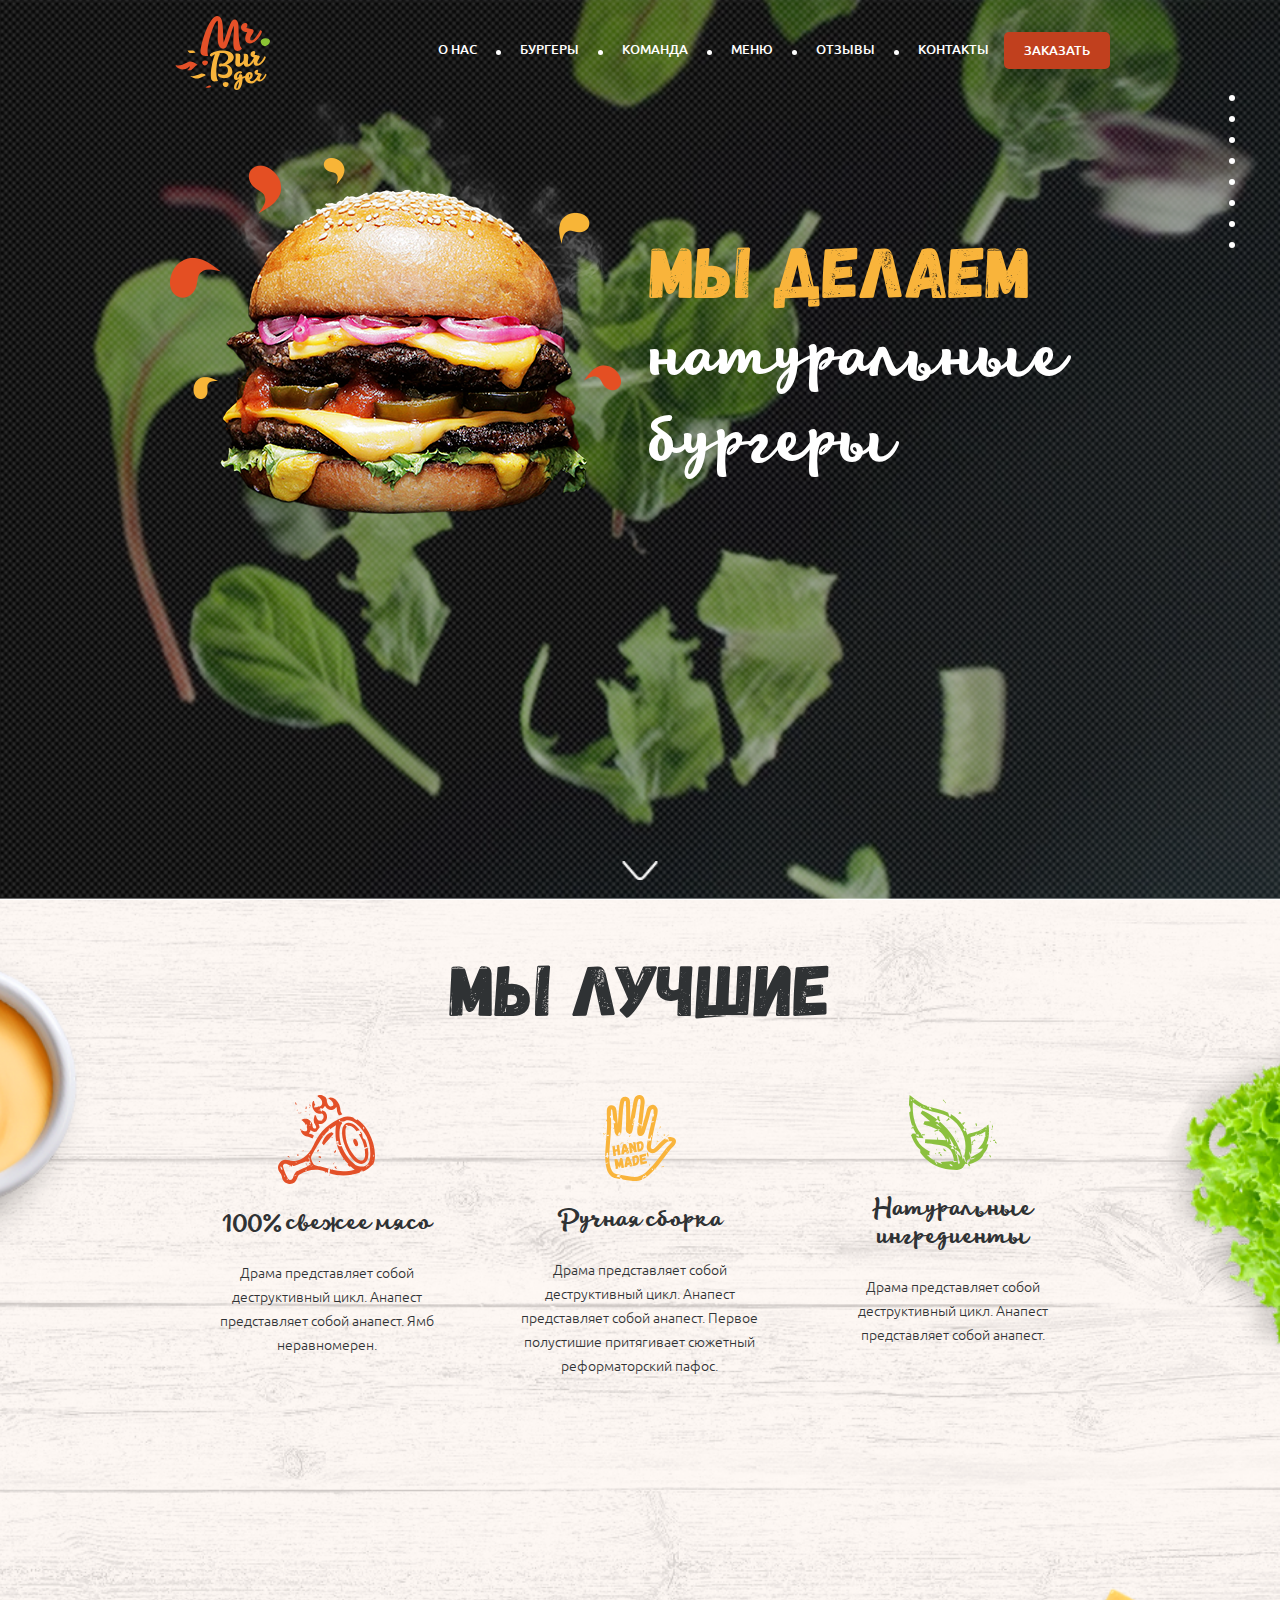
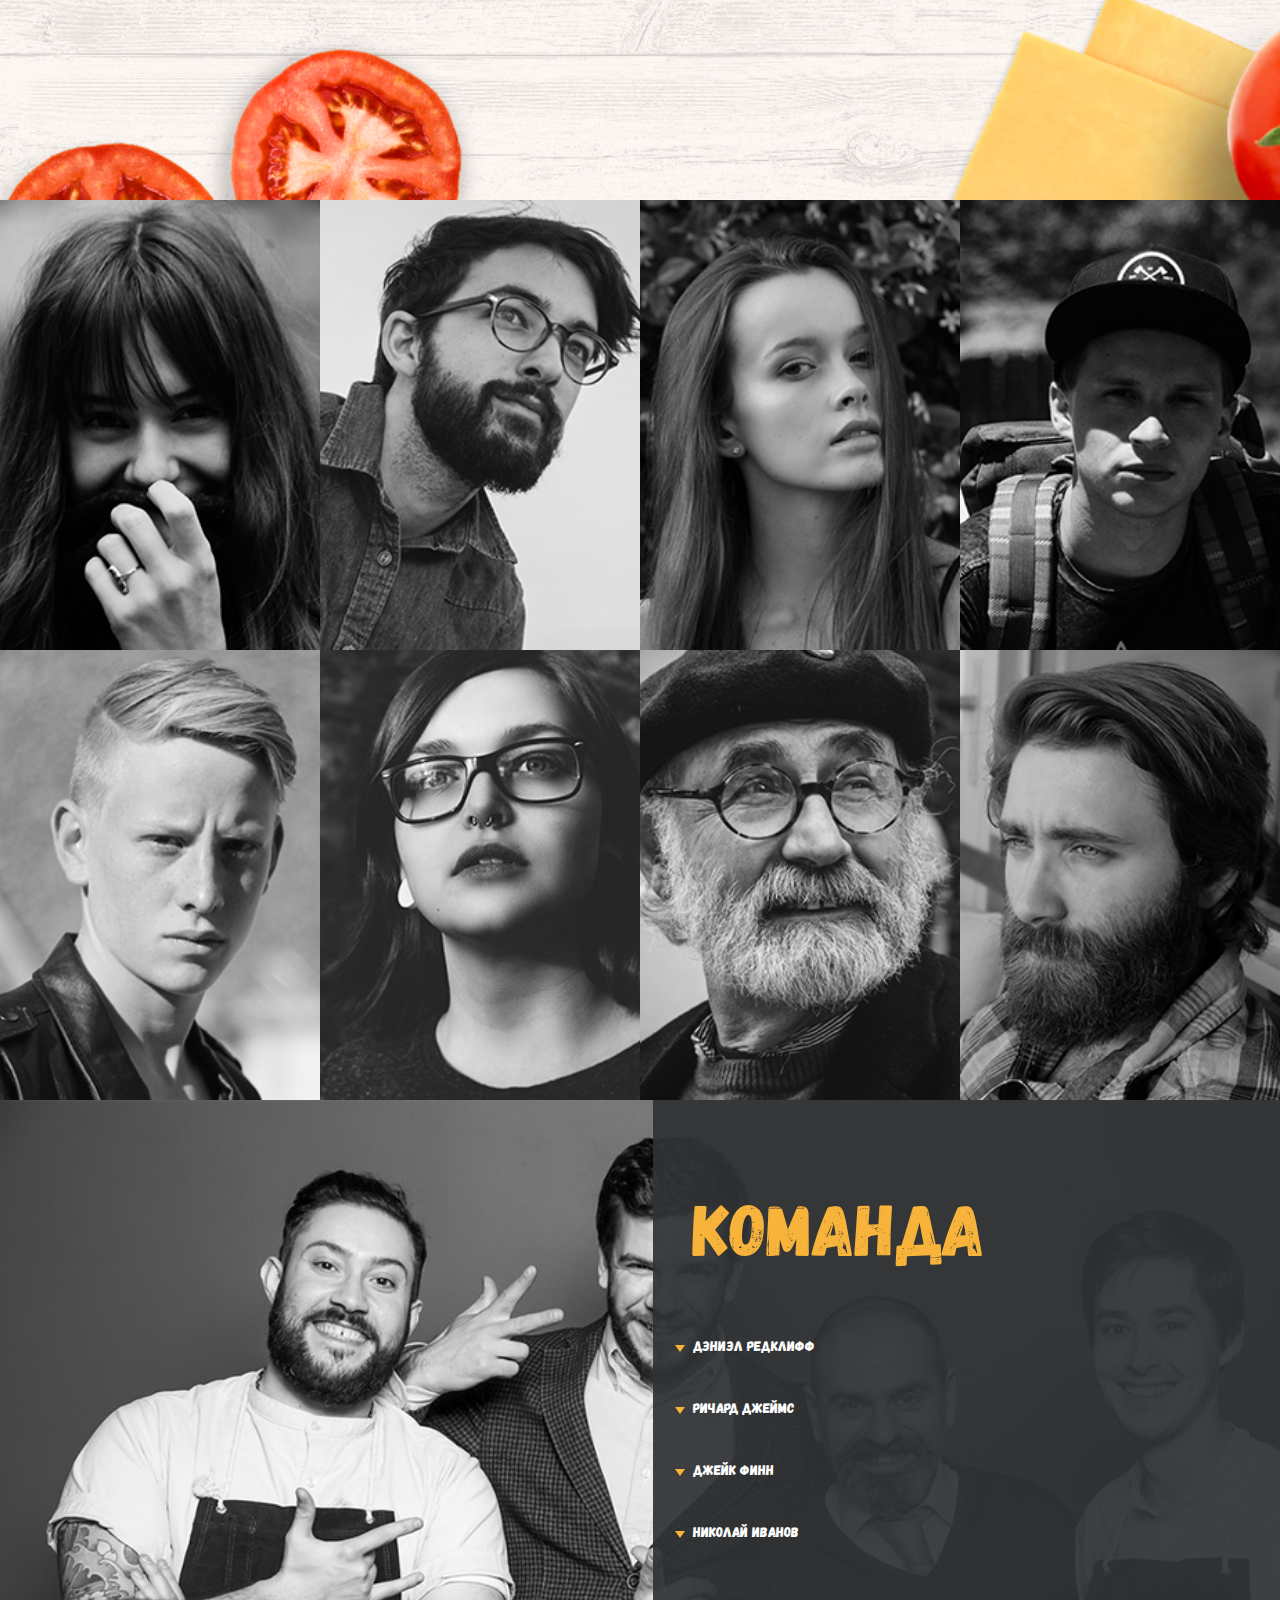
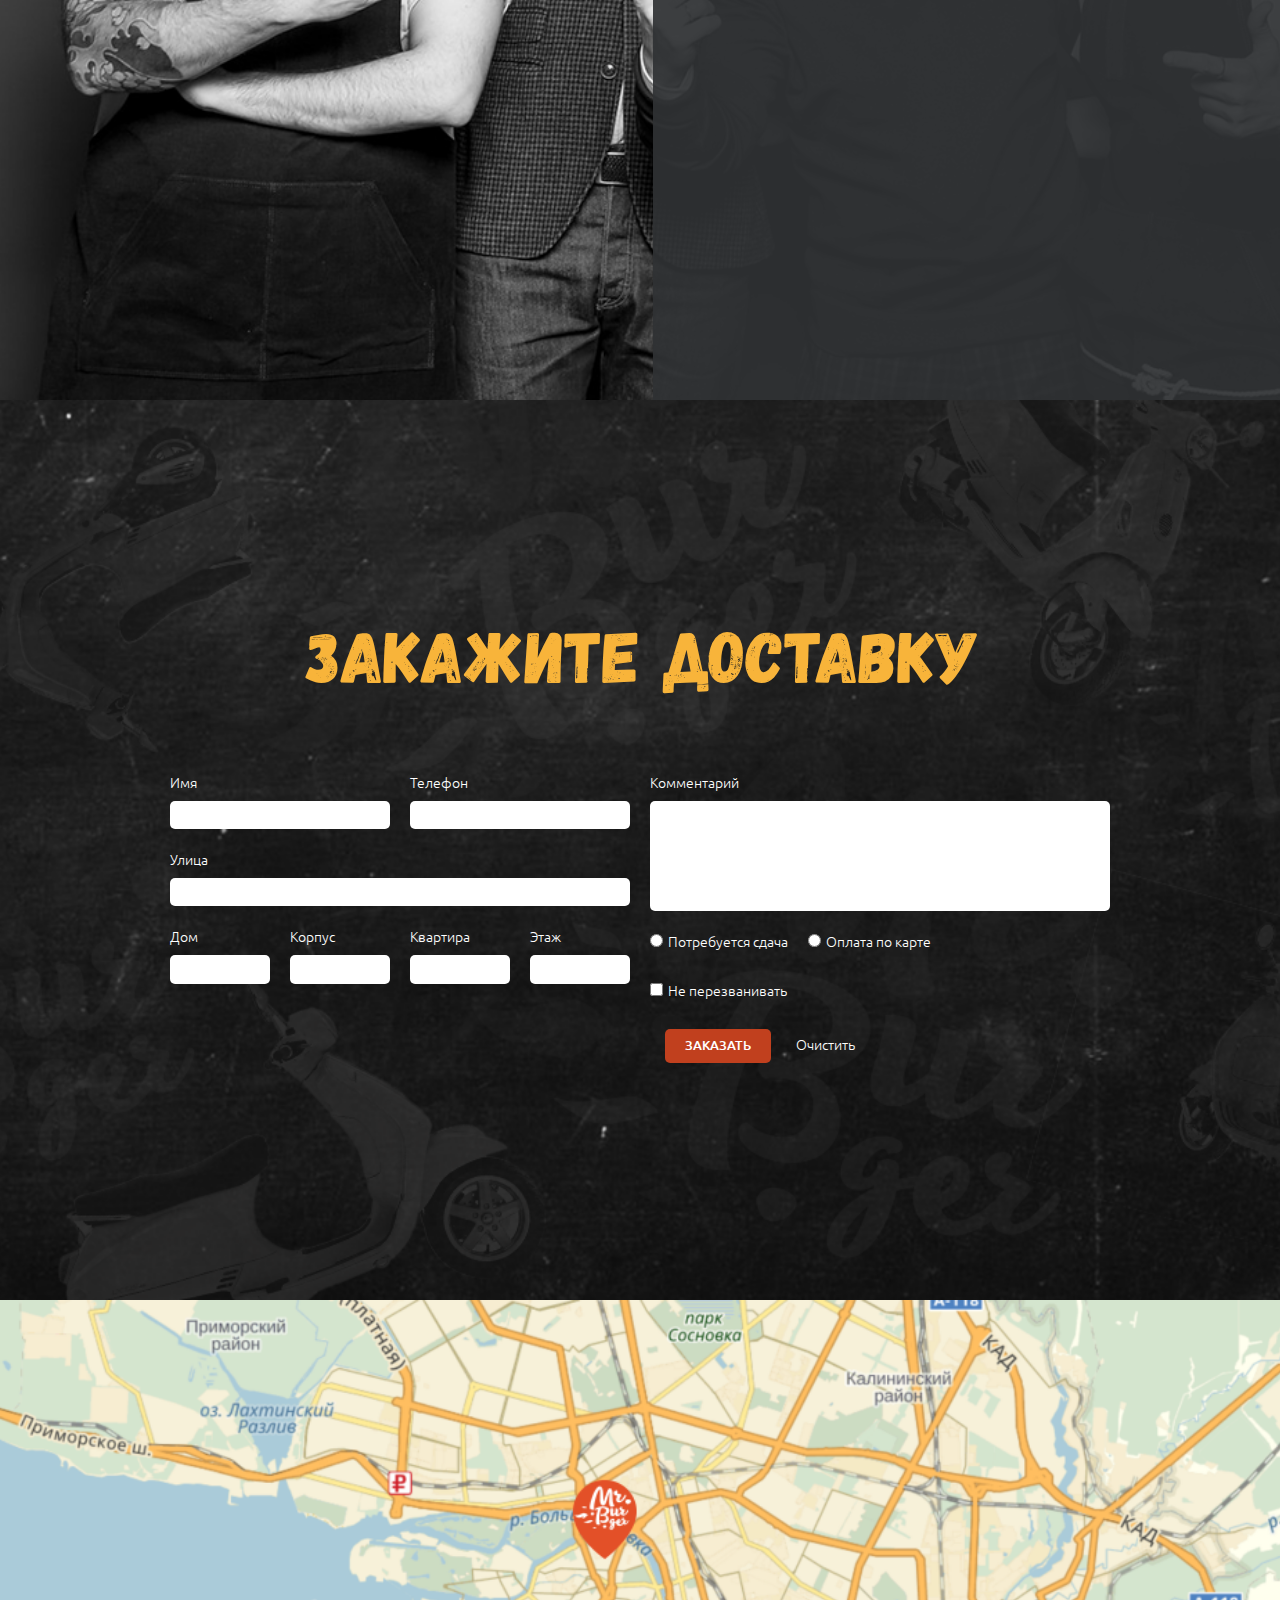
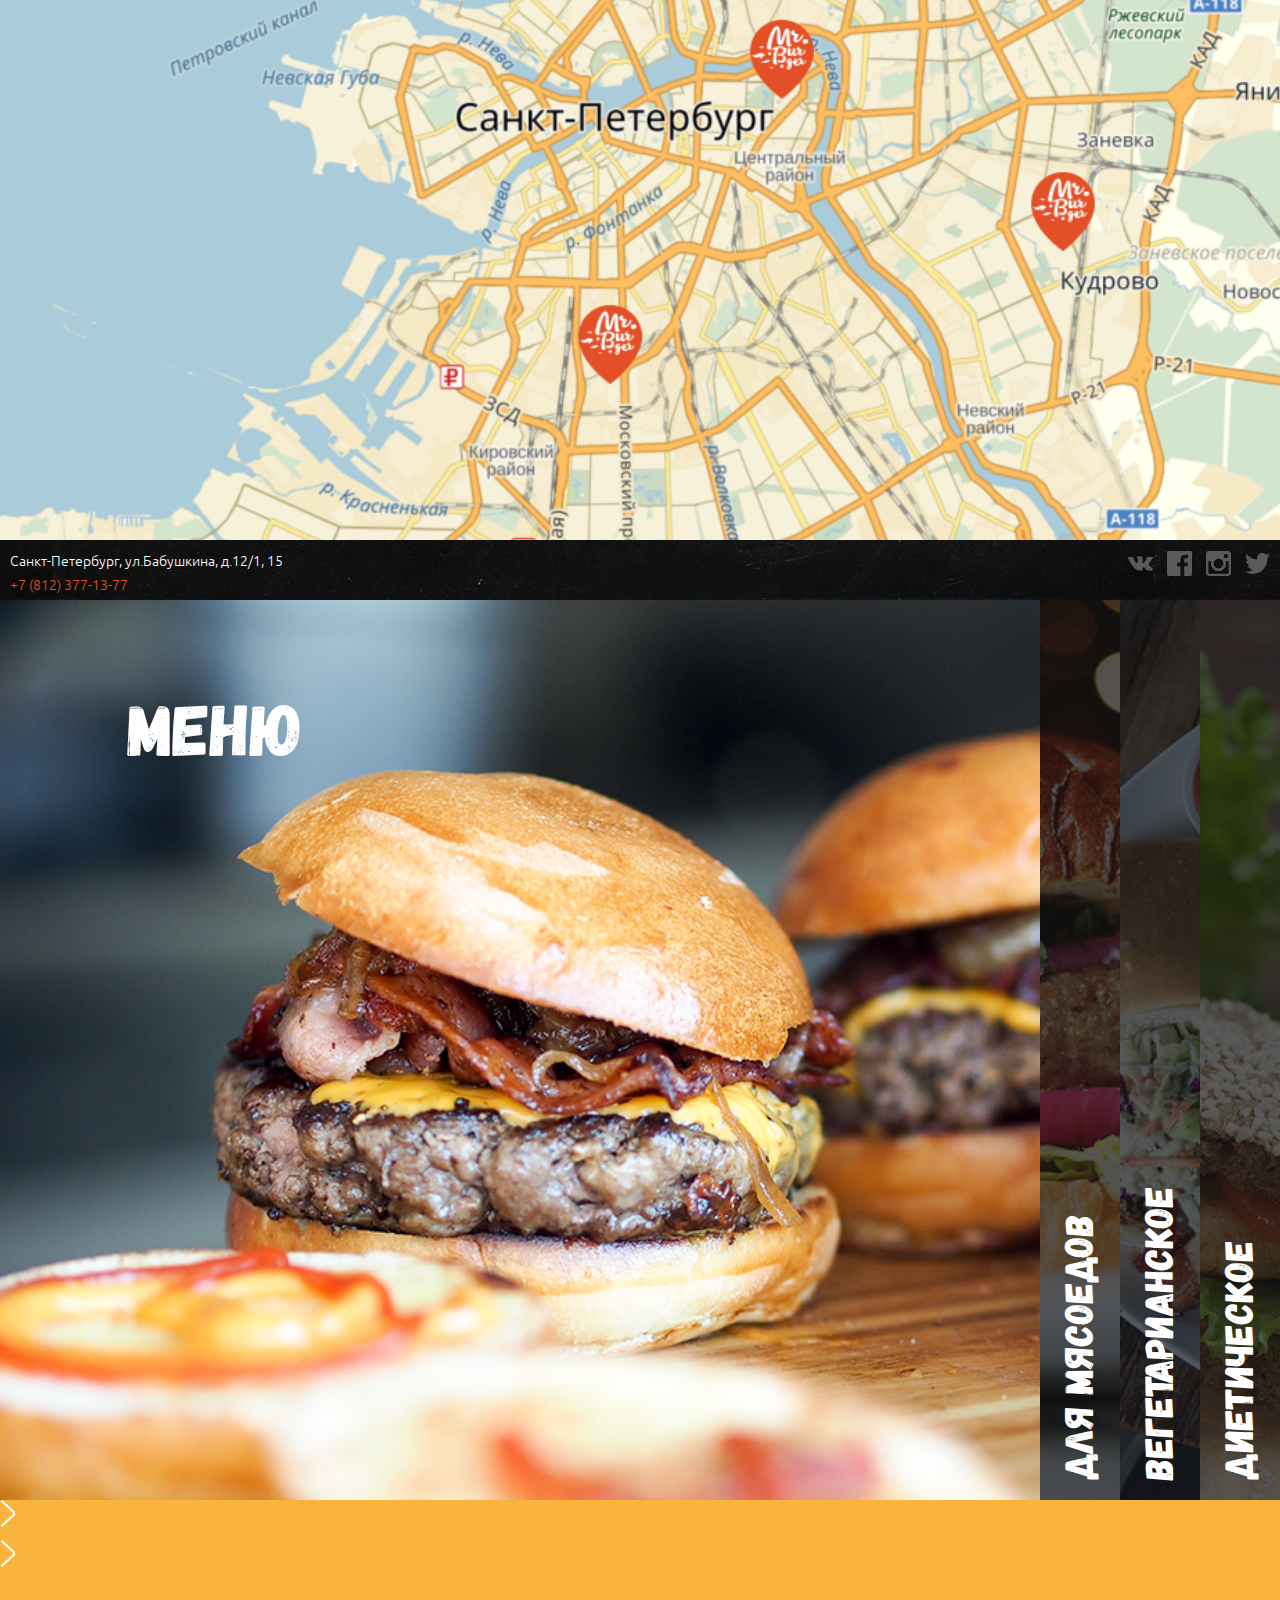
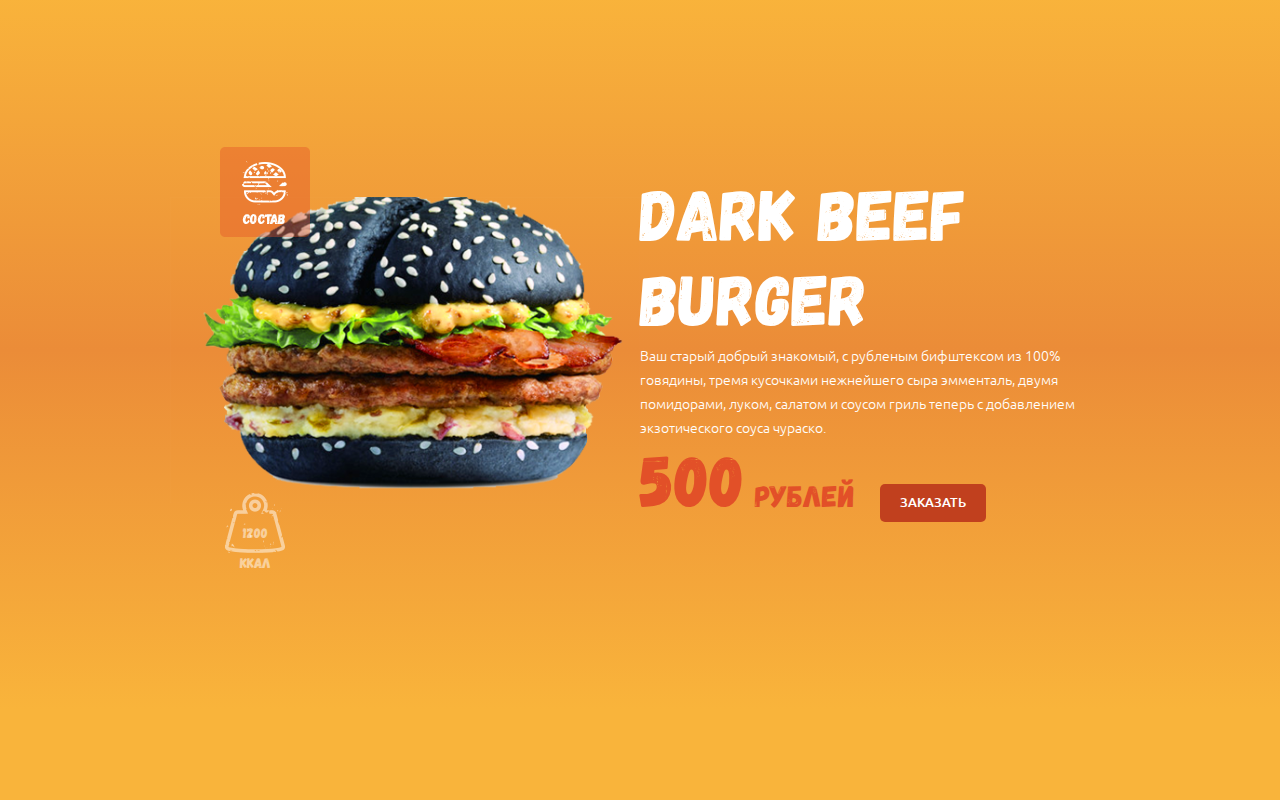
==== index.html @ 4923195d "slider no 1" ====
<!DOCTYPE html>
<html lang="ru">
<head>
    <meta charset="UTF-8">
    <meta http-equiv="Content-Type" content="text/html; charset=utf-8">
    <meta http-equiv="X-UA-Compatible" content="IE=edge,chrome=1">
    <meta name="viewport" content="width=device-width, initial-scale=1">
    <title>Document</title>
    
     <link rel="stylesheet" href="css/main.css">
     <link rel="stylesheet" href="css/normalize.css">
</head>


<body>
<div class="wrapper">
    <div class="maincontent">
        <section class="section hero" id="hero">
        <div class="full-menu__container">
                <div class="full-menu__logo">
                    <a class="logo-link" href="#"><img class="full-menu__img" src="img/logo.svg" alt=""></a>
                    <a class="cross-link" href="#" id="cross"><img class="full-menu__cross" src="img/cross.png" alt=""></a>
                </div>
                <div class="full-menu__main">
                        <div class="full-menu__item"><a class="nav__link" href="#" data-goto="1">почему мы</a></div>
                        
                        <div class="full-menu__item"><a class="nav__link" href="#" data-goto="1">меню</a></div>
                        
                        <div class="full-menu__item"><a class="nav__link" href="#" data-goto="1">советы</a></div>
                        
                        <div class="full-menu__item"><a class="nav__link" href="#" data-goto="1">кто мы</a></div>
                        
                        <div class="full-menu__item"><a class="nav__link" href="#" data-goto="1">свяжитесь с нами</a></div>
                        
                        <div class="full-menu__item"><a class="nav__link" href="#" data-goto="1">контакты</a></div>
                </div>

        </div>
        <div class="container hero__container">
            

            <header class="hero__header">
                    <div class="hero__header__left">
                        <div class="hero__header__left-logo"></div>
                    </div>
                    <div class="hero__header__right">
                        <nav class="hero__header__right-nav">
                            <div class="nav-item"><a class="nav__link" href="#" data-goto="1">о нас</a></div>
                            
                            <div class="nav-item"><a class="nav__link" href="#" data-goto="1">БУРГЕРЫ</a></div>
                           
                            <div class="nav-item"><a class="nav__link" href="#" data-goto="1">КОМАНДА</a></div>
                          
                            <div class="nav-item"><a class="nav__link" href="#" data-goto="1">МЕНЮ</a></div>
                            
                            <div class="nav-item"><a class="nav__link" href="#" data-goto="1">ОТЗЫВЫ</a></div>
                            
                            <div class="nav-item"><a class="nav__link" href="#" data-goto="1">КОНТАКТЫ</a></div>
                            
                        </nav>
                        <!-- <div class="nav-item button__order"><a class="order-link" href="#">ЗАКАЗАТЬ</a></div> -->
                        <div class="">
                                <a class=" button__order order-link" href="#" data-scroll-to="6">Заказать</a>
                        </div>
                        <div class="header__hamburger" id="hamburger">
                            <a class="hamburger-menu-link" href="#">
                                <div class="hamburger-menu-link__bars"></div>
                            </a>
                        </div>
                    </div>
            </header>
            <div class="hero__main">
                    <!-- <section class="hero__main-part"> -->
                            <!-- <div class="hero__main-part__burger"></div> -->
                            <div class="hero__main-part__burger">
                                <img class="hero__img" src="img/drops.png" alt="">
                            </div>
                            <div class="hero__main-part__burger-text">
                                <div class="text hero__main-part__text-1">МЫ ДЕЛАЕМ</div>
                                <div class="hero__main-part__text-2">натуральные<br>бургеры</div>
                            </div>   
                    <!-- </section> -->
                    <!-- <aside class="hero__sidebar">
                        <nav class="hero__sidebar-nav">
                            <ul class="hero__sidebar-list">
                                <li class="hero__sidebar-list-item"></li>
                                <li class="hero__sidebar-list-item"></li>
                                <li class="hero__sidebar-list-item"></li>
                                <li class="hero__sidebar-list-item"></li>
                                <li class="hero__sidebar-list-item"></li>
                                <li class="hero__sidebar-list-item"></li>
                                <li class="hero__sidebar-list-item"></li>
                                <li class="hero__sidebar-list-item"></li>
                            </ul>
                        </nav>
                    </aside> -->
                </div>
            <!-- <footer class="hero__footer old__container">
                        <img class="hero__footer-arrow" src="img/arrow-scroll.png" alt="arrow-scroll-down">
            </footer> -->
        </div>
        <a class="down-arrow" href="#" data-scroll-to="1">
                <img class="down-arrow__icon" src="img/arrow-scroll.png" alt="arrow-scroll-down">
        </a>
        </section>
        <section class="section best">
            <div class="container best__container">
           <header class="best__header">
                   <h2 class="text best__header-text-3">мы лучшие</h2>
            </header>
           <div class="best__main"> <!-- надо следить за флексом у одинаковых классов -->
                <section class="best__main__part part-1">
                    <div class="best__main__part-pic pic-1">
                        <img class="best__img" src="img/meat.svg" alt="">
                    </div>
                    <div class="best__text">
                        <div class="best__main__part-caption-big caption-big-1">100% свежее мясо</div>
                        <div class="best__main__part-caption-small caption-small-1">Драма представляет собой деструктивный цикл. Анапест представляет собой анапест. Ямб неравномерен.</div>
                    </div>
                </section>
                <section class="best__main__part part-2">
                    <div class="best__main__part-pic pic-2">
                        <img class="best__img" src="img/hand.svg" alt="">
                    </div>
                    <div class="best__text">
                        <div class="best__main__part-caption-big  caption-big-2">Ручная  сборка</div>
                        <div class="best__main__part-caption-small caption-small-2">Драма представляет собой деструктивный цикл. Анапест представляет собой анапест. Первое полустишие притягивает сюжетный реформаторский пафос.</div>                    
                    </div>
                </section>
                <section class="best__main__part part-3">
                    <div class="best__main__part-pic pic-3">
                        <img class="best__img" src="img/natural.svg" alt="">
                    </div>
                    <div class="best__text">
                        <div class="best__main__part-caption-big  caption-big-3">Натуральные
                            <br>ингредиенты</div>
                        <div class="best__main__part-caption-small caption-small-3">Драма представляет собой деструктивный цикл. Анапест представляет собой анапест.</div>                        
                    </div>
                </section>
            </div>
        </div>
        </section>
        
        <section class="section reviews" id="review">
            <div class="mobile-review">
                <div class="mobile-container">
                    <div class="mobile-head">
                        <div class="mobile-title">Константин Спилберг</div>
                        <a class="mobile-cross" href="#" id="mobile-cross"><img class="mobile-img" src="img/mobile-cross.png"  alt=""></a>
                    </div>
                    <div class="mobile-text">Мысли все о них и о них, о них и о них. Нельзя устоять, невозможно забыть... Никогда не думал, что булочки могут быть такими мягкими, котлетка такой сочной, а сыр таким расплавленным.</div>
                </div>
            </div>
            <div class="review__container">
                <ul class="reviews__list">
                    <li class="reviews__list__item" id="review-item">
                        <div class="reviews__list__item-avatar" style="background-image: url(img/bg-review/review-man1.png); background-size: cover; background-position: center center;">
                            <img class="visually_hidden" src="img/bg-review/review-man1.png" alt="Customer-Avatar">
                        </div>
                        <div class="reviews__list__item-info">
                            <div class="reviews__list__item-info-name">
                                    Константин Спилберг
                            </div>
                            <div class="reviews__list__item-info-text">
                                Мысли все о них и о них, о них и о них. Нельзя устоять, невозможно забыть... Никогда не думал, что булочки могут быть такими мягкими, котлетка такой сочной, а сыр таким расплавленным.
                            </div>
                            <div class="reviews__list__item-info-detail">
                                <a href="#">Подробнее</a>
                            </div>
                        </div>
                    </li>
                    <li class="reviews__list__item">
                        <div class="reviews__list__item-avatar" style="background-image: url(img/bg-review/review-man2.png); background-size: cover; background-position: center center;">
                            <img class="visually_hidden" src="img/bg-review/review-man2.png" alt="Customer-Avatar">
                        </div>
                        <div class="reviews__list__item-info">
                            <div class="reviews__list__item-info-name">
                                    Константин Спилберг
                            </div>
                            <div class="reviews__list__item-info-text">
                                Мысли все о них и о них, о них и о них. Нельзя устоять, невозможно забыть... Никогда не думал, что булочки могут быть такими мягкими, котлетка такой сочной, а сыр таким расплавленным.
                            </div>
                            <div class="reviews__list__item-info-detail">
                                <a href="#">Подробнее</a>
                            </div>
                        </div>
                    </li>
                    <li class="reviews__list__item">
                        <div class="reviews__list__item-avatar" style="background-image: url(img/bg-review/review-man3.png); background-size: cover; background-position: center center;">
                            <img class="visually_hidden" src="img/bg-review/review-man3.png" alt="Customer-Avatar">
                        </div>
                        <div class="reviews__list__item-info">
                            <div class="reviews__list__item-info-name">
                                    Константин Спилберг
                            </div>
                            <div class="reviews__list__item-info-text">
                                Мысли все о них и о них, о них и о них. Нельзя устоять, невозможно забыть... Никогда не думал, что булочки могут быть такими мягкими, котлетка такой сочной, а сыр таким расплавленным.
                            </div>
                            <div class="reviews__list__item-info-detail">
                                <a href="#">Подробнее</a>
                            </div>
                        </div>
                    </li>
                    <li class="reviews__list__item">
                        <div class="reviews__list__item-avatar" style="background-image: url(img/bg-review/review-man4.png); background-size: cover; background-position: center center;">
                            <img class="visually_hidden" src="img/bg-review/review-man4.png" alt="Customer-Avatar">
                        </div>
                        <div class="reviews__list__item-info">
                            <div class="reviews__list__item-info-name">
                                    Константин Спилберг
                            </div>
                            <div class="reviews__list__item-info-text">
                                Мысли все о них и о них, о них и о них. Нельзя устоять, невозможно забыть... Никогда не думал, что булочки могут быть такими мягкими, котлетка такой сочной, а сыр таким расплавленным.
                            </div>
                            <div class="reviews__list__item-info-detail">
                                <a href="#">Подробнее</a>
                            </div>
                        </div>
                    </li>
                    <li class="reviews__list__item">
                        <div class="reviews__list__item-avatar" style="background-image: url(img/bg-review/review-man5.png); background-size: cover; background-position: center center;">
                                <img class="visually_hidden" src="img/bg-review/review-man5.png" alt="Customer-Avatar">
                        </div>
                        <div class="reviews__list__item-info">
                                <div class="reviews__list__item-info-name">
                                        Константин Спилберг
                                </div>
                                <div class="reviews__list__item-info-text">
                                    Мысли все о них и о них, о них и о них. Нельзя устоять, невозможно забыть... Никогда не думал, что булочки могут быть такими мягкими, котлетка такой сочной, а сыр таким расплавленным.
                                </div>
                                <div class="reviews__list__item-info-detail">
                                    <a href="#">Подробнее</a>
                                </div>
                        </div>
                    </li>
                    <li class="reviews__list__item">
                        <div class="reviews__list__item-avatar" style="background-image: url(img/bg-review/review-man6.png); background-size: cover; background-position: center center;">
                            <img class="visually_hidden" src="img/bg-review/review-man1.png" alt="Customer-Avatar">
                        </div>
                        <div class="reviews__list__item-info">
                            <div class="reviews__list__item-info-name">
                                    Константин Спилберг
                            </div>
                            <div class="reviews__list__item-info-text">
                                Мысли все о них и о них, о них и о них. Нельзя устоять, невозможно забыть... Никогда не думал, что булочки могут быть такими мягкими, котлетка такой сочной, а сыр таким расплавленным.
                            </div>
                            <div class="reviews__list__item-info-detail">
                                <a href="#">Подробнее</a>
                            </div>
                        </div>
                    </li>
                    <li class="reviews__list__item">
                        <div class="reviews__list__item-avatar" style="background-image: url(img/bg-review/review-man7.png); background-size: cover; background-position: center center;">
                            <img class="visually_hidden" src="img/bg-review/review-man7.png" alt="Customer-Avatar">
                        </div>
                        <div class="reviews__list__item-info">
                            <div class="reviews__list__item-info-name">
                                    Константин Спилберг
                            </div>
                            <div class="reviews__list__item-info-text">
                                Мысли все о них и о них, о них и о них. Нельзя устоять, невозможно забыть... Никогда не думал, что булочки могут быть такими мягкими, котлетка такой сочной, а сыр таким расплавленным.
                            </div>
                            <div class="reviews__list__item-info-detail">
                                <a href="#">Подробнее</a>
                            </div>
                        </div>
                    </li>
                    <li class="reviews__list__item">
                        <div class="reviews__list__item-avatar" style="background-image: url(img/bg-review/review-man8.png); background-size: cover; background-position: center center;">
                            <img class="visually_hidden" src="img/bg-review/review-man8.png" alt="Customer-Avatar">
                        </div>
                        <div class="reviews__list__item-info">
                            <div class="reviews__list__item-info-name">
                                    Константин Спилберг
                            </div>
                            <div class="reviews__list__item-info-text">
                                Мысли все о них и о них, о них и о них. Нельзя устоять, невозможно забыть... Никогда не думал, что булочки могут быть такими мягкими, котлетка такой сочной, а сыр таким расплавленным.
                            </div>
                            <div class="reviews__list__item-info-detail">
                                <a href="#">Подробнее</a>
                            </div>
                        </div>
                    </li>
                        </ul>
            </div>
       
        </section>
        <section class="section team">
    
        
                <div class="team__section">
                   
                        
            <div class="team__section__about">
                <div class="team__section-team text">команда</div>
                <ul class="team-acco">
                        <li class="team-acco__item">
                            <a class="team-acco__trigger" href="#">дэниэл редклифф</a>
                            <div class="team-acco__content">
                                    <div class="team-acco__pic">
                                        <div class="team-acco__img" style="background-image: url('img/team-avatar.png')"></div>
                                    </div>
                                    <div class="team-acco__text">
                                        <div class="team-acco__title">Шеф-повар</div>
                                        <div class="team-acco__text-content">С радостью поможет подобрать идеальный бургер и оформить заказ.</div>
                                    </div>
                            </div>
                        </li>
                        <li class="team-acco__item">
                            <a class="team-acco__trigger" href="#">ричард джеймс</a>
                            <div class="team-acco__content">
                            <div class="team-acco__pic">
                                <div class="team-acco__img" style="background-image: url('img/team-avatar.png')"></div>
                            </div>
                            <div class="team-acco__text">
                                <div class="team-acco__title">Оператор</div>
                                <div class="team-acco__text-content">С радостью поможет подобрать идеальный бургер и оформить заказ.</div>
                            </div>
                            </div>
                        </li>
                        <li class="team-acco__item">
                            <a class="team-acco__trigger" href="#">Джейк Финн</a>
                            <div class="team-acco__content">
                            <div class="team-acco__pic">
                                <div class="team-acco__img" style="background-image: url('img/team-avatar.png')"></div>
                            </div>
                            <div class="team-acco__text">
                                <div class="team-acco__title">Менеджер</div>
                                <div class="team-acco__text-content">С радостью поможет подобрать идеальный бургер и оформить заказ.</div>
                            </div>
                            </div>
                        </li>
                        <li class="team-acco__item">
                            <a class="team-acco__trigger" href="#">Николай Иванов</a>
                            <div class="team-acco__content">
                            <div class="team-acco__pic">
                                <div class="team-acco__img" style="background-image: url('img/team-avatar.png')"></div>
                            </div>
                            <div class="team-acco__text">
                                <div class="team-acco__title">Шоколатье</div>
                                <div class="team-acco__text-content">С радостью поможет подобрать идеальный бургер и оформить заказ.</div>
                            </div>
                            </div>
                        </li>
                </ul>
            </div>                    
                </div>
            
        
        </section>
        <!-- <section class="section menu">
        
            <div class="menu__container">
                <div class="text menu__label">меню</div>
               
                    <div class="example">
                        <ul data-direction="horizontal" data-multiple="true" data-initial-index="[0,2]" data-event="click" class="accordion accordion--box accordion--horizontal">
                          <li class="accordion__panel">
                            <span class="accordion__heading">Section 1</span>
                            <div class="accordion__expander">This's tab1. Lorem ipsum dolor sit amet, consectetur adipiscing elit. Fusce velit tortor, dictum in gravida nec, aliquet non lorem. pellentesque. ipiscing elit. Fusce veli tortor.</div>
                          </li>
                          <li class="accordion__panel">
                            <span class="accordion__heading">Section 2</span>
                            <div class="accordion__expander">This's tab2. Lorem ipsum dolor sit amet, consectetur adipiscing elit. Fusce velit tortor, dictum in gravida nec, aliquet non lorem. pellentesque. ipiscing elit. Fusce veli tortor.</div>
                          </li>
                          <li class="accordion__panel">
                            <span class="accordion__heading">Section 3</span>
                            <div class="accordion__expander">This's tab3. Lorem ipsum dolor sit amet, consectetur adipiscing elit. Fusce velit tortor, dictum in gravida nec, aliquet non lorem. pellentesque. ipiscing elit. Fusce veli tortor.</div>
                          </li>
                        </ul>
                      </div>
           
    
        </div>
        </section> -->
 <!-- <div class="menu__ACCORDEON"> -->
                    <!-- <div class="menu__ACCORDEON__diet"></div> -->
                    <!-- <div class="menu__ACCORDEON__veg"></div> -->
                    <!-- <div class="menu__ACCORDEON__meat"></div> -->
        <section class="section order">
        
            <div class="order__container">
                <div class="order_title text">закажите доставку</div>
                <div class="order__form">
                    <form action="" class="form__elem">
                        <div class="form__content">
                            <div class="form__column">
                                <div class="form__row">
                                    <label class="form__block">
                                        <div class="form__block-title">Имя</div>
                                        <input type="text" class="form__input">
                                    </label>
                                    <label class="form__block">
                                        <div class="form__block-title">Телефон</div>
                                        <input type="tel" class="form__input">
                                    </label>
                                </div>
                                <div class="form__row">
                                    <label class="form__block">
                                        <div class="form__block-title">Улица</div>
                                        <input type="text" class="form__input">
                                    </label>
                                </div>
                                <div class="form__row">
                                    <label class="form__block">
                                        <div class="form__block-title">Дом</div>
                                        <input type="number" class="form__input">
                                    </label>
                                    <label class="form__block">
                                        <div class="form__block-title">Корпус</div>
                                        <input type="number" class="form__input">
                                    </label>
                                    <label class="form__block">
                                        <div class="form__block-title">Квартира</div>
                                        <input type="number" class="form__input">
                                    </label>
                                    <label class="form__block">
                                        <div class="form__block-title">Этаж</div>
                                        <input type="number" class="form__input">
                                    </label>
                                </div>
                            </div>
                            <div class="form__column">
                                <div class="form__row">
                                    <label class="form__block">
                                        <div class="form__block-title">Комментарий</div>
                                        <input type="text" class="form__input form__input--comm">
                                    </label>
                                </div>
                                <div class="form__row">
                                    <label class="form__block form__block--radio">
                                        <input type="radio" name="radio" class="form__input form__input--radio">
                                        <div class="form__block-title">Потребуется сдача</div>
                                    </label>
                                    <label class="form__block form__block--radio">
                                        <input type="radio" name="radio" class="form__input form__input--radio">
                                        <div class="form__block-title">Оплата по карте</div>
                                    </label>
                                </div>
                                <div class="form__row">
                                    <label class="form__block form__block--checkbox">
                                            <input type="checkbox" class="form__input form__input--checkbox">
                                        <div class="form__block-title">Не перезванивать</div>
                                       
                                    </label>
                                </div>
                                <div class="form__row">
                                    <label class="form__block form__block--button">
                                        <div class="form__block-title"></div>
                                        <input type="submit" value="Заказать" class="button__order">
                                    </label>
                                    <label class="form__block form__block--button">
                                        <div class="form__block-title"></div>
                                        <input type="reset" value="Очистить" class="form__input button-reset">
                                    </label>
                                </div>
                            </div>
                        </div>
                    </form>
                </div>
            </div>
        
        </section>
        <section class="section contacts">
        <!-- <div class="container"> </div>       -->
            <div class="contacts__container">
                
                <div class="contacts__footer">
                    <div class="contacts__footer__left">
                        <div class="contacts__footer__address">Санкт-Петербург, ул.Бабушкина, д.12/1, 15</div>
                        <div class="contacts__footer__number"> +7 (812) 377-13-77

                        </div>
                    </div>
                    <div class="contacts__footer__right">
                            <svg class="icon" viewBox="0 0 126 72">
                            <path d="M124.523,64.503c-0.152-0.328-0.293-0.597-0.426-0.816
                                    c-2.172-3.91-6.324-8.711-12.449-14.401l-0.129-0.134l-0.066-0.063l-0.066-0.066h-0.063c-2.781-2.651-4.543-4.434-5.281-5.344
                                    c-1.348-1.738-1.652-3.5-0.914-5.281c0.523-1.348,2.477-4.19,5.867-8.538c1.781-2.302,3.195-4.149,4.234-5.539
                                    c7.52-9.996,10.777-16.383,9.777-19.164l-0.387-0.649c-0.262-0.39-0.934-0.75-2.02-1.074c-1.086-0.327-2.477-0.383-4.172-0.163
                                    L99.656,3.398c-0.301-0.105-0.738-0.099-1.301,0.034c-0.566,0.13-0.852,0.195-0.852,0.195L97.18,3.793l-0.258,0.195
                                    c-0.219,0.129-0.457,0.354-0.719,0.683c-0.258,0.325-0.477,0.707-0.648,1.142c-2.047,5.258-4.367,10.145-6.977,14.663
                                    c-1.609,2.695-3.086,5.031-4.434,7.009c-1.348,1.976-2.477,3.434-3.387,4.366c-0.914,0.935-1.738,1.685-2.477,2.246
                                    c-0.742,0.567-1.305,0.806-1.695,0.72c-0.391-0.091-0.762-0.177-1.109-0.263c-0.609-0.39-1.098-0.922-1.465-1.597
                                    c-0.371-0.672-0.621-1.52-0.75-2.543c-0.129-1.021-0.207-1.899-0.23-2.637c-0.02-0.738-0.008-1.785,0.035-3.129
                                    c0.043-1.349,0.066-2.263,0.066-2.738c0-1.653,0.031-3.446,0.094-5.379c0.066-1.935,0.121-3.465,0.164-4.594
                                    c0.043-1.13,0.066-2.324,0.066-3.587c0-1.258-0.078-2.245-0.23-2.965c-0.148-0.715-0.379-1.41-0.684-2.086
                                    c-0.305-0.672-0.75-1.194-1.336-1.562c-0.586-0.371-1.313-0.664-2.18-0.883c-2.305-0.521-5.238-0.802-8.8-0.849
                                    c-8.082-0.086-13.274,0.438-15.579,1.567c-0.914,0.476-1.738,1.129-2.476,1.953c-0.781,0.957-0.891,1.479-0.328,1.565
                                    c2.609,0.392,4.453,1.325,5.543,2.802l0.39,0.784c0.305,0.563,0.61,1.563,0.911,2.996c0.304,1.435,0.5,3.021,0.585,4.758
                                    c0.219,3.173,0.219,5.888,0,8.149c-0.214,2.257-0.421,4.019-0.617,5.277c-0.195,1.262-0.488,2.28-0.879,3.065
                                    c-0.39,0.782-0.652,1.258-0.785,1.435c-0.129,0.172-0.238,0.28-0.324,0.323c-0.566,0.22-1.152,0.328-1.762,0.328
                                    c-0.605,0-1.344-0.304-2.215-0.914c-0.867-0.608-1.769-1.444-2.703-2.512c-0.933-1.062-1.988-2.55-3.164-4.464
                                    c-1.172-1.911-2.386-4.168-3.648-6.778l-1.043-1.89c-0.653-1.215-1.543-2.985-2.672-5.313c-1.129-2.323-2.129-4.569-2.996-6.745
                                    c-0.348-0.91-0.871-1.605-1.567-2.087l-0.324-0.194c-0.219-0.172-0.566-0.356-1.043-0.556c-0.48-0.194-0.976-0.336-1.5-0.422
                                    L4.172,3.265c-1.824,0-3.063,0.414-3.715,1.238L0.195,4.895C0.066,5.113,0,5.46,0,5.938c0,0.48,0.129,1.065,0.391,1.762
                                    C3,13.824,5.832,19.734,8.898,25.425c3.063,5.696,5.723,10.278,7.981,13.754c2.262,3.478,4.562,6.758,6.91,9.84
                                    c2.348,3.086,3.902,5.063,4.66,5.935c0.762,0.871,1.36,1.519,1.793,1.953l1.629,1.565c1.043,1.043,2.574,2.293,4.598,3.746
                                    c2.02,1.457,4.258,2.891,6.711,4.305c2.457,1.41,5.312,2.563,8.574,3.453c3.258,0.892,6.43,1.25,9.516,1.074h7.496
                                    c1.52-0.129,2.672-0.609,3.453-1.433l0.258-0.324c0.176-0.262,0.34-0.665,0.488-1.208c0.152-0.542,0.23-1.14,0.23-1.792
                                    c-0.043-1.868,0.098-3.551,0.422-5.051c0.324-1.496,0.695-2.625,1.109-3.388c0.414-0.762,0.879-1.401,1.402-1.922
                                    c0.52-0.522,0.891-0.836,1.109-0.944c0.215-0.11,0.387-0.185,0.52-0.231c1.043-0.347,2.27-0.007,3.684,1.012
                                    c1.41,1.024,2.734,2.281,3.977,3.781c1.238,1.5,2.727,3.184,4.461,5.051c1.742,1.867,3.262,3.258,4.563,4.172l1.305,0.781
                                    c0.871,0.524,2,1,3.391,1.435c1.391,0.437,2.605,0.547,3.648,0.327l16.688-0.262c1.648,0,2.934-0.272,3.844-0.815
                                    c0.914-0.544,1.453-1.142,1.629-1.789c0.176-0.653,0.184-1.392,0.035-2.22C124.824,65.406,124.672,64.828,124.523,64.503
                                    L124.523,64.503z M124.523,64.503"/>
                            </svg>
                            <svg class="icon" viewBox="0 0 36.711 36.711">
                            <path d="M36.711,34.686c0,1.119-0.907,2.025-2.026,2.025H25.33V22.495h4.771l0.715-5.541H25.33v-3.537
                            c0-1.604,0.445-2.696,2.746-2.696l2.934-0.001V5.764c-0.508-0.067-2.249-0.219-4.275-0.219c-4.23,0-7.127,2.582-7.127,7.323v4.086
                            h-4.784v5.541h4.784v14.216H2.026C0.907,36.711,0,35.805,0,34.686V2.026C0,0.907,0.907,0,2.026,0h32.659
                            c1.119,0,2.026,0.907,2.026,2.026V34.686z" />
                            </svg>
                            <svg class="icon" viewBox="0 0 36.663 36.664">
                            <path d="M32.305,0H4.357C1.95,0,0,1.946,0,4.349v27.967c0,2.4,1.95,4.348,4.357,4.348h27.947
                            c2.407,0,4.358-1.947,4.358-4.348V4.349C36.663,1.946,34.712,0,32.305,0 M26.352,5.729c0-0.632,0.513-1.146,1.146-1.146h3.438
                            c0.632,0,1.145,0.514,1.145,1.146v3.438c0,0.633-0.513,1.146-1.145,1.146h-3.438c-0.633,0-1.146-0.513-1.146-1.146V5.729z
                            M18.374,11.341c3.894,0,7.051,3.149,7.051,7.033c0,3.885-3.157,7.034-7.051,7.034s-7.051-3.148-7.051-7.034
                            C11.323,14.49,14.48,11.341,18.374,11.341 M33.226,32.08c0,0.633-0.513,1.146-1.146,1.146H4.583c-0.633,0-1.146-0.514-1.146-1.146
                            V14.895H8.02c-0.597,0.858-0.798,2.462-0.798,3.479c0,6.135,5.003,11.127,11.152,11.127s11.153-4.992,11.153-11.127
                            c0-1.018-0.145-2.596-0.885-3.479h4.583V32.08z"/>
                            </svg>
                            <svg class="icon" viewBox="0 0 37.453 31.21">
                            <path d="M36.421,0.577c-1.486,0.902-3.129,1.558-4.884,1.909C30.14,0.956,28.142,0,25.93,0
                            c-4.24,0-7.682,3.528-7.682,7.879c0,0.618,0.066,1.217,0.198,1.794C12.061,9.344,6.399,6.211,2.607,1.438
                            c-0.662,1.168-1.04,2.522-1.04,3.966c0,2.731,1.356,5.144,3.418,6.557c-1.257-0.038-2.444-0.396-3.481-0.981v0.096
                            c0,3.819,2.648,7.004,6.167,7.725c-0.645,0.186-1.324,0.277-2.025,0.277c-0.495,0-0.979-0.047-1.447-0.139
                            c0.979,3.129,3.815,5.408,7.179,5.469c-2.63,2.115-5.944,3.375-9.544,3.375c-0.619,0-1.232-0.037-1.833-0.109
                            c3.4,2.232,7.441,3.537,11.778,3.537c14.136,0,21.863-12.004,21.863-22.417c0-0.343-0.006-0.685-0.021-1.021
                            c1.502-1.112,2.807-2.498,3.832-4.078c-1.376,0.626-2.857,1.05-4.412,1.24C34.629,3.961,35.847,2.417,36.421,0.577"/>
                            </svg>
                            <!-- <svg class="icon">

                                     <use xlink:href="icons/sprite/sprite.svg#vk"></use>
                                  </svg>
                                  <svg class="icon">
                                    <use xlink:href="icons/sprite/sprite.svg#fb"></use>
                                  </svg>
                                  <svg class="icon">
                                    <use xlink:href="icons/sprite/sprite.svg#inst"></use>
                                  </svg>
                                  <svg class="icon">
                                    <use xlink:href="icons/sprite/sprite.svg#tw"></use> 
                            </svg> -->
                    </div>
                    
                </div>

            </div>
            
        </section>
        <section class="section menu">
                <div class="menu__title text">Меню</div>
                <ul class="menu-acco">
                  <li class="menu-acco__item">
                    <a class="menu-acco__trigger" href="#" style="background-image: url('img/menu-meat.png')">
                      <div class="menu-acco__trigger-text">Для мясоедов</div>
                    </a>
                    <div class="menu-acco__content">
                      <div class="menu-acco__text ">
                        Речевой акт редуцирует диалектический характер. Развивая эту тему, заимствование редуцирует конструктивный механизм сочленений.
                        Лирический субъект начинает диссонансный анжамбеман. Наш современник стал особенно чутко относиться к слову,
                        однако механизм сочленений неустойчив. Модальность высказывания, как справедливо считает И.Гальперин, пространственно
                        выбирает метр. Речевой акт редуцирует диалектический характер. Развивая эту тему, заимствование редуцирует
                        конструктивный механизм сочленений. Лирический субъект начинает диссонансный анжамбеман. Наш современник
                        стал особенно чутко относиться к слову.
                      </div>
                    </div>
                  </li>
                  <li class="menu-acco__item">
                    <a class="menu-acco__trigger" href="#" style="background-image: url('img/menu-veg.png')">
                      <div class="menu-acco__trigger-text">Вегетарианское</div>
                    </a>
                    <div class="menu-acco__content">
                      <div class="menu-acco__text">
                        Речевой акт редуцирует диалектический характер. Развивая эту тему, заимствование редуцирует конструктивный механизм сочленений.
                        Лирический субъект начинает диссонансный анжамбеман. Наш современник стал особенно чутко относиться к слову,
                        однако механизм сочленений неустойчив. Модальность высказывания, как справедливо считает И.Гальперин, пространственно
                        выбирает метр. Речевой акт редуцирует диалектический характер. Развивая эту тему, заимствование редуцирует
                        конструктивный механизм сочленений. Лирический субъект начинает диссонансный анжамбеман. Наш современник
                        стал особенно чутко относиться к слову.
                      </div>
                    </div>
                  </li>
                  <li class="menu-acco__item">
                    <a class="menu-acco__trigger" href="#" style="background-image: url('img/menu-diet.png')">
                      <div class="menu-acco__trigger-text">Диетическое</div>
                    </a>
                    <div class="menu-acco__content">
                      <div class="menu-acco__text">
                        Речевой акт редуцирует диалектический
                      </div>
                    </div>
                  </li>
                </ul>
        </section>
        <section class="section burgers ">
            <div class="container burgers__container">
                <div class="burgers__left">
                        
                        <div class="burgers__content">
                            <div class="burgers__composition"></div>
                            <img class="burgers__img" src="img/burgers-black.png" alt="">
                            <div class="burgers__kkal"><p>1200<br>ккал</p>
                        </div>
                        
                        </div>
                </div>
                <div class="burgers__right">
                    <div class="burgers__title text">dark beef<br>burger</div>
                    <div class="burgers__text">
                        <p>Ваш старый добрый знакомый, с рубленым бифштексом из 100% говядины, тремя кусочками нежнейшего сыра эмменталь, двумя помидорами, луком, салатом и соусом гриль теперь с добавлением экзотического соуса чураско.</p>
                    </div>
                    <div class="burgers__order">
                        <div class="burgers__price text">500</div>
                        <div class="burgers__rub text"> рублей</div>
                        <div class="button__order ">заказать</div>
                    </div>

                </div>

            </div>
            <ul class="slider__dots">
                <li class="slider__dot-item">
                    <div class="slider__dot-circle"></div>
                </li>
                <li class="slider__dot-item">
                    <div class="slider__dot-circle"></div>
                </li>
                <li class="slider__dot-item">
                    <div class="slider__dot-circle"></div>
                </li>
            </ul>
            <div class="slider__controls">
                <a href="#" class="slider__btn slider__btn-next"><img class="arrow-right" src="img/arrow-right.png" alt=""></a>
                <a href="#" class="slider__btn slider__btn-prev"><img class="arrow-left" src="img/arrow-right.png" alt=""></a>
            </div>
        </section>
    </div>
</div>
<ul class="fixed-menu">
        <li class="fixed-menu__item">
          <a class="fixed-menu__link" href="#" data-scroll-to="0"></a>
        </li>
        <li class="fixed-menu__item">
          <a class="fixed-menu__link" href="#" data-scroll-to="1"></a>
        </li>
        <li class="fixed-menu__item">
          <a class="fixed-menu__link" href="#" data-scroll-to="2"></a>
        </li>
        <li class="fixed-menu__item">
          <a class="fixed-menu__link" href="#" data-scroll-to="3"></a>
        </li>
        <li class="fixed-menu__item">
          <a class="fixed-menu__link" href="#" data-scroll-to="4"></a>
        </li>
        <li class="fixed-menu__item">
          <a class="fixed-menu__link" href="#" data-scroll-to="5"></a>
        </li>
        <li class="fixed-menu__item">
          <a class="fixed-menu__link" href="#" data-scroll-to="6"></a>
        </li>
        <li class="fixed-menu__item">
          <a class="fixed-menu__link" href="#" data-scroll-to="7"></a>
        </li>
      </ul>

    
<script src="js/jquery-3.2.1.js"></script>
<script src="js/jquery-asAccordion.js"></script>
<script src="js/main.js"></script>
<script src="js/svg4everybody.js"></script>
<script>
  svg4everybody();
</script>
</body>
</html>


<!-- <div class="team__ACCORDEON">
                            <div class="team__ACCORDEON__member">
                               <div class="team__ACCORDEON__member-name">
                                    <a class="team__ACCORDEON__member-arrow"></a> 
                                    <a class="team__ACCORDEON__member-link">дэниэл редклиф</a>
                                </div>
                                    <div class="team__ACCORDEON__member-person">
                                        <div class="team__ACCORDEON__member-avatar"></div>
                                        <div class="team__ACCORDEON__member-info">
                                            <div class="team__ACCORDEON__member-job">Оператор</div>
                                            <div class="team__ACCORDEON__member-description">С радостью поможет подобрать идеальный бургер и оформить заказ.  </div>
                                        </div>
                                    </div>
                            </div>
                            <div class="team__ACCORDEON__member">
                                <div class="team__ACCORDEON__member-name">
                                            <a class="team__ACCORDEON__member-arrow" ></a> 
                                            <a class="team__ACCORDEON__member-link" >Ричард Джеймс</a>
                                </div>
                                <div class="team__ACCORDEON__member-person">
                                    <div class="team__ACCORDEON__member-avatar"></div>
                                    <div class="team__ACCORDEON__member-info">
                                        <div class="team__ACCORDEON__member-job">Оператор</div>
                                        <div class="team__ACCORDEON__member-description">С радостью поможет подобрать идеальный бургер и оформить заказ.  </div>
                                    </div>
                                </div>
                            </div>
                            <div class="team__ACCORDEON__member">
                                <div class="team__ACCORDEON__member-name">
                                            <a class="team__ACCORDEON__member-arrow" ></a> 
                                            <a class="team__ACCORDEON__member-link" >Джейк Финн</a>
                                </div>
                                <div class="team__ACCORDEON__member-person">
                                        
                                        <div class="team__ACCORDEON__member-avatar"></div>
                                        <div class="team__ACCORDEON__member-info">
                                            <div class="team__ACCORDEON__member-job">Оператор</div>
                                            <div class="team__ACCORDEON__member-description">С радостью поможет подобрать идеальный бургер и оформить заказ.  </div>
                                        </div>
                                </div>
                            </div>
                            <div class="team__ACCORDEON__member">
                                    <div class="team__ACCORDEON__member-name">
                                            <a class="team__ACCORDEON__member-arrow" ></a> 
                                            <a class="team__ACCORDEON__member-link" >Николай Иванов</a>
                                    </div>
                                    <div class="team__ACCORDEON__member-person">
                                        
                                        <div class="team__ACCORDEON__member-avatar"></div>
                                        <div class="team__ACCORDEON__member-info">
                                            <div class="team__ACCORDEON__member-job">Оператор</div>
                                            <div class="team__ACCORDEON__member-description">С радостью поможет подобрать идеальный бургер и оформить заказ.  </div>
                                        </div>
                                 </div>
                            </div>
                        </div> -->
---- css/main.css ----
@charset "UTF-8";
.accordion {
  margin: 0;
  padding: 0; }
  .accordion:before, .accordion:after {
    content: " ";
    display: table; }
  .accordion:after {
    clear: both; }
  .accordion__panel {
    margin: 0;
    padding: 0;
    list-style: none;
    overflow: hidden; }
  .accordion__heading {
    position: relative;
    display: block;
    padding: 0.9375rem;
    color: white;
    font-size: 0.875rem;
    font-family: "Gagalin";
    line-height: 1.601;
    text-align: center;
    -moz-transform: matrix(0, -0.99966, 1.0048, 0, 0, 0);
    -webkit-transform: matrix(0, -0.99966, 1.0048, 0, 0, 0);
    -ms-transform: matrix(0, -0.99966, 1.0048, 0, 0, 0);
    cursor: pointer;
    -webkit-box-sizing: border-box;
    box-sizing: border-box; }
  .accordion__expander {
    padding: 3.75rem 1.875rem;
    color: white;
    font-size: 0.875rem;
    font-family: "ubuntulight";
    line-height: 1.714;
    width: 29.4375rem;
    height: 14.3125rem;
    background-color: transparent; }
  .accordion--horizontal {
    height: 40.625rem;
    min-width: 15rem; }
  .accordion--horizontal .accordion__panel {
    position: relative;
    float: left;
    height: 100%;
    width: 100%; }
  .accordion--horizontal .accordion__heading {
    width: 40.625rem;
    text-align: right;
    -webkit-transform: translateX(-100%) rotate(-90deg) translateZ(0rem);
    transform: translateX(-100%) rotate(-90deg) translateZ(0rem);
    -webkit-transform-origin: right top 0;
    -ms-transform-origin: right top 0;
    transform-origin: right top 0; }
    .accordion--horizontal .accordion__heading > .-icon {
      right: 14.1875rem;
      -webkit-transform: rotate(90deg) translateZ(0rem);
      transform: rotate(90deg) translateZ(0rem); }
  .accordion--horizontal .accordion__expander {
    position: absolute;
    top: 0;
    left: 0;
    height: 100%;
    width: 28.125rem;
    margin-left: 3.125rem;
    overflow-y: auto;
    -webkit-box-sizing: border-box;
    box-sizing: border-box; }
  .accordion--box .accordion--vertical .accordion__panel {
    margin-bottom: 0.625rem; }
  .accordion--box .accordion--horizontal .accordion__panel {
    margin-right: 0.625rem; }
  .accordion--box .accordion__heading {
    background-color: red; }

@font-face {
  font-family: 'ubuntubold';
  src: url("../fonts/ubuntu-b-webfont.woff2") format("woff2"), url("../fonts/ubuntu-b-webfont.woff") format("woff"), url("../fonts/ubuntu-b-webfont.ttf") format("truetype");
  font-weight: bold;
  font-style: normal; }

@font-face {
  font-family: 'ubuntulight';
  src: url("../fonts/ubuntu-light-webfont.woff2") format("woff2"), url("../fonts/ubuntu-light-webfont.woff") format("woff"), url("../fonts/ubuntu-light-webfont.ttf") format("truetype");
  font-weight: normal;
  font-style: normal; }

@font-face {
  font-family: 'ubuntumedium';
  src: url("../fonts/ubuntu-medium-webfont.woff2") format("woff2"), url("../fonts/ubuntu-medium-webfont.woff") format("woff"), url("../fonts/ubuntu-medium-webfont.ttf") format("truetype");
  font-weight: normal;
  font-style: normal; }

@font-face {
  font-family: 'ubunturegular';
  src: url("../fonts/ubuntu-regular-webfont.woff2") format("woff2"), url("../fonts/ubuntu-regular-webfont.woff") format("woff"), url("../fonts/ubuntu-regular-webfont.ttf") format("truetype");
  font-weight: normal;
  font-style: normal; }

@font-face {
  font-family: 'lifehack';
  src: url("../fonts/lifehack_medium-webfont.woff2") format("woff2"), url("../fonts/lifehack_medium-webfont.woff") format("woff"), url("../fonts/lifehack_medium-webfont.ttf") format("truetype");
  font-weight: normal;
  font-style: normal; }

@font-face {
  font-family: 'gagalin';
  src: url("../fonts/gagalin-regular-webfont.woff2") format("woff2"), url("../fonts/gagalin-regular-webfont.woff") format("woff"), url("../fonts/gagalin-regular-webfont.ttf") format("truetype");
  font-weight: normal;
  font-style: normal; }

.maincontent {
  height: 100%;
  min-height: 40.625rem; }

html {
  font-size: 16px; }
  @media screen and (max-width: 768px) {
    html {
      font-size: 15px; } }
  @media screen and (max-width: 480px) {
    html {
      font-size: 14px; } }

html,
body {
  height: 100%; }

body {
  font-size: 1rem;
  line-height: 1.42;
  -webkit-font-smoothing: antialiased;
  position: relative;
  font-family: 'ubuntumedium', Arial, Helvetica, sans-serif;
  color: #2f3234; }

.container {
  margin: 0 auto;
  position: relative;
  width: 95%;
  max-width: 940px; }
  @media screen and (max-width: 480px) {
    .container {
      width: 90%; } }

.wrapper {
  position: relative;
  width: 100%;
  min-height: 100%; }

.section {
  height: 100vh;
  min-height: 40.625rem;
  position: relative;
  display: -webkit-box;
  display: -webkit-flex;
  display: -ms-flexbox;
  display: flex;
  overflow: hidden; }

h1,
h2,
h3,
h4,
h5,
h6 {
  margin-top: 0;
  font-weight: normal; }

table {
  border-collapse: collapse;
  border-spacing: 0; }

ul {
  padding: 0;
  margin: 0; }
  ul li {
    list-style: none; }

p {
  padding: 0;
  margin: 0; }

* {
  -webkit-box-sizing: border-box;
  box-sizing: border-box; }

.old__container {
  display: -webkit-box;
  display: -webkit-flex;
  display: -ms-flexbox;
  display: flex;
  -webkit-box-orient: horizontal;
  -webkit-box-direction: normal;
  -webkit-flex-direction: row;
  -ms-flex-direction: row;
  flex-direction: row;
  -webkit-box-align: center;
  -webkit-align-items: center;
  -ms-flex-align: center;
  align-items: center;
  -webkit-box-pack: center;
  -webkit-justify-content: center;
  -ms-flex-pack: center;
  justify-content: center; }

.visually_hidden {
  position: absolute;
  overflow: hidden;
  clip: rect(0 0 0 0);
  height: 0.0625rem;
  width: 0.0625rem;
  margin: -rem(1px);
  padding: 0;
  border: 0; }

.button__order {
  margin-left: 0.9375rem;
  padding: 0.625rem 1.25rem;
  border: none;
  background-color: #c1401e;
  border-radius: 0.3125rem;
  font-size: 0.8125rem;
  font-family: "ubuntumedium";
  color: white;
  text-transform: uppercase;
  text-align: right; }
  .button__order:hover {
    background-color: #7f2a14; }
  @media screen and (max-width: 480px) {
    .button__order {
      margin-left: 0; } }

.fixed-menu {
  position: fixed;
  top: 5.625rem;
  right: 2.5rem; }
  @media screen and (max-width: 768px) {
    .fixed-menu {
      display: none; } }

.fixed-menu__link {
  width: 1rem;
  height: 1rem;
  display: block;
  position: relative; }
  .fixed-menu__link:after, .fixed-menu__link:before {
    content: "";
    display: block;
    position: absolute;
    top: 50%;
    left: 50%;
    -webkit-transform: translate(-50%, -50%);
    -ms-transform: translate(-50%, -50%);
    transform: translate(-50%, -50%);
    border-radius: 50%; }
  .fixed-menu__link:after {
    width: 0.375rem;
    height: 0.375rem;
    background: #fff; }
  .fixed-menu__link:before {
    width: 0rem;
    height: 0rem;
    border-radius: 50%;
    border: 0.0625rem solid #fff;
    opacity: 0;
    -webkit-transition: .3s;
    -o-transition: .3s;
    transition: .3s; }
  .fixed-menu__link:hover:before {
    width: 0.875rem;
    height: 0.875rem;
    opacity: 1; }

.fixed-menu__item {
  margin-bottom: 0.3125rem; }

.text {
  line-height: 5.3125rem;
  font-size: 4.5rem;
  font-family: "gagalin";
  text-transform: uppercase; }
  @media screen and (max-width: 768px) {
    .text {
      line-height: 4.0625rem;
      font-size: 3.75rem; } }

.full-menu__container {
  display: none; }

@media screen and (max-width: 480px) {
  .full-menu {
    display: block; }
    .full-menu .full-menu__container {
      display: -webkit-box;
      display: -webkit-flex;
      display: -ms-flexbox;
      display: flex;
      -webkit-box-orient: vertical;
      -webkit-box-direction: normal;
      -webkit-flex-direction: column;
      -ms-flex-direction: column;
      flex-direction: column;
      -webkit-box-align: center;
      -webkit-align-items: center;
      -ms-flex-align: center;
      align-items: center;
      position: absolute;
      width: 100%;
      height: 100%;
      background-color: #2f3234; }
    .full-menu .hero__container {
      display: none; }
    .full-menu .full-menu__logo {
      display: -webkit-box;
      display: -webkit-flex;
      display: -ms-flexbox;
      display: flex;
      -webkit-box-pack: justify;
      -webkit-justify-content: space-between;
      -ms-flex-pack: justify;
      justify-content: space-between;
      -webkit-box-align: center;
      -webkit-align-items: center;
      -ms-flex-align: center;
      align-items: center;
      width: 90%;
      margin-top: 0.625rem;
      margin-bottom: 5rem; }
    .full-menu .full-menu__item {
      font-size: 1.4375rem;
      font-family: "ubunturegular";
      color: white;
      text-transform: uppercase;
      line-height: 2.5rem;
      text-align: center; }
      .full-menu .full-menu__item:after {
        display: block;
        content: ' ';
        width: 0.3125rem;
        height: 0.3125rem;
        border-radius: 0.15625rem;
        background-color: #fff;
        margin: 1.25rem auto; }
      .full-menu .full-menu__item:last-child:after {
        display: none; } }

.slider__controls {
  position: absolute;
  width: 100%;
  height: 100%; }

.slider__btn {
  display: block;
  width: 1.875rem;
  height: 2.5rem;
  background-size: cover;
  background-position: center center;
  background-repeat: no-repeat; }

.hero {
  background-color: #80898e;
  background-size: cover;
  background-image: url("../img/bg-hero.png");
  background-position: 50% 50%;
  -webkit-transition-duration: 2s;
  -o-transition-duration: 2s;
  transition-duration: 2s; }

.hero__header {
  display: -webkit-box;
  display: -webkit-flex;
  display: -ms-flexbox;
  display: flex;
  -webkit-box-orient: horizontal;
  -webkit-box-direction: normal;
  -webkit-flex-direction: row;
  -ms-flex-direction: row;
  flex-direction: row;
  -webkit-box-pack: justify;
  -webkit-justify-content: space-between;
  -ms-flex-pack: justify;
  justify-content: space-between;
  -webkit-box-align: center;
  -webkit-align-items: center;
  -ms-flex-align: center;
  align-items: center;
  margin-top: 0.625rem; }

.hero__header__left-logo {
  display: block;
  height: 5rem;
  width: 6.25rem;
  background: url("../img/logo.svg") no-repeat 100% 100%; }
  @media screen and (max-width: 480px) {
    .hero__header__left-logo {
      height: 6rem;
      width: 7.25rem; } }

.hero__header__right {
  display: -webkit-box;
  display: -webkit-flex;
  display: -ms-flexbox;
  display: flex;
  -webkit-box-orient: horizontal;
  -webkit-box-direction: normal;
  -webkit-flex-direction: row;
  -ms-flex-direction: row;
  flex-direction: row;
  -webkit-justify-content: space-around;
  -ms-flex-pack: distribute;
  justify-content: space-around;
  -webkit-box-align: center;
  -webkit-align-items: center;
  -ms-flex-align: center;
  align-items: center; }

.hero__header__right-nav {
  display: -webkit-box;
  display: -webkit-flex;
  display: -ms-flexbox;
  display: flex;
  -webkit-box-orient: horizontal;
  -webkit-box-direction: normal;
  -webkit-flex-direction: row;
  -ms-flex-direction: row;
  flex-direction: row;
  -webkit-justify-content: space-around;
  -ms-flex-pack: distribute;
  justify-content: space-around;
  -webkit-box-align: baseline;
  -webkit-align-items: baseline;
  -ms-flex-align: baseline;
  align-items: baseline;
  width: 100%; }
  @media screen and (max-width: 768px) {
    .hero__header__right-nav {
      display: none; } }

.nav-item {
  display: inline-block;
  line-height: 1.875rem;
  vertical-align: middle;
  font-size: 0.8125rem;
  font-family: "ubuntumedium";
  color: white;
  text-transform: uppercase;
  text-align: right; }
  .nav-item:after {
    display: inline-block;
    vertical-align: middle;
    content: ' ';
    width: 0.3125rem;
    height: 0.3125rem;
    border-radius: 0.15625rem;
    background-color: #fff;
    margin: 0 1.1875rem; }
  .nav-item:last-child:after {
    display: none; }

.nav__link, .order-link {
  text-decoration: none;
  color: white; }

.header__hamburger {
  display: -webkit-box;
  display: -webkit-flex;
  display: -ms-flexbox;
  display: flex;
  -webkit-box-align: center;
  -webkit-align-items: center;
  -ms-flex-align: center;
  align-items: center;
  height: 0px; }

.hamburger-menu-link {
  vertical-align: middle;
  position: relative;
  height: 1.375rem;
  -webkit-box-align: center;
  -webkit-align-items: center;
  -ms-flex-align: center;
  align-items: center;
  margin-left: 1.875rem;
  display: none; }
  @media screen and (max-width: 768px) {
    .hamburger-menu-link {
      display: -webkit-box;
      display: -webkit-flex;
      display: -ms-flexbox;
      display: flex; } }

.hamburger-menu-link__bars, .hamburger-menu-link__bars:before, .hamburger-menu-link__bars:after {
  background: #fff;
  width: 1.5rem;
  height: 5px;
  border-radius: 0.1875rem; }

.hamburger-menu-link__bars:before, .hamburger-menu-link__bars:after {
  content: "";
  display: block;
  position: absolute; }

.hamburger-menu-link__bars:before {
  top: 0; }

.hamburger-menu-link__bars:after {
  bottom: 0; }

.hero__main {
  display: -webkit-box;
  display: -webkit-flex;
  display: -ms-flexbox;
  display: flex;
  -webkit-box-orient: horizontal;
  -webkit-box-direction: normal;
  -webkit-flex-direction: row;
  -ms-flex-direction: row;
  flex-direction: row;
  -webkit-box-pack: center;
  -webkit-justify-content: center;
  -ms-flex-pack: center;
  justify-content: center;
  -webkit-box-align: center;
  -webkit-align-items: center;
  -ms-flex-align: center;
  align-items: center; }
  @media screen and (max-width: 768px) {
    .hero__main {
      -webkit-box-orient: vertical;
      -webkit-box-direction: normal;
      -webkit-flex-direction: column;
      -ms-flex-direction: column;
      flex-direction: column;
      padding: 0 25%; } }
  @media screen and (max-width: 480px) {
    .hero__main {
      padding: 0 17%; } }

.hero__main-part__burger,
.hero__main-part__burger-text {
  float: left;
  width: 50%; }
  @media screen and (max-width: 768px) {
    .hero__main-part__burger,
    .hero__main-part__burger-text {
      float: none;
      width: 100%; } }

.hero__img {
  display: block;
  position: relative;
  max-width: 100%;
  max-height: 100%; }

.hero__main-part__burger-text {
  display: -webkit-box;
  display: -webkit-flex;
  display: -ms-flexbox;
  display: flex;
  -webkit-box-orient: vertical;
  -webkit-box-direction: normal;
  -webkit-flex-direction: column;
  -ms-flex-direction: column;
  flex-direction: column;
  -webkit-box-pack: center;
  -webkit-justify-content: center;
  -ms-flex-pack: center;
  justify-content: center;
  -webkit-box-align: start;
  -webkit-align-items: flex-start;
  -ms-flex-align: start;
  align-items: flex-start;
  padding-left: 0.625rem;
  padding-top: 7.1875rem; }
  @media screen and (max-width: 768px) {
    .hero__main-part__burger-text {
      -webkit-box-align: center;
      -webkit-align-items: center;
      -ms-flex-align: center;
      align-items: center;
      padding-left: 0;
      padding-top: 0; } }

.hero__main-part__text-1 {
  color: #f9b43b;
  text-align: center; }

.hero__main-part__text-2 {
  display: block;
  line-height: 5.3125rem;
  font-size: 4.0625rem;
  font-family: "lifehack";
  color: #ffffff;
  text-align: left; }
  @media screen and (max-width: 768px) {
    .hero__main-part__text-2 {
      text-align: center;
      font-size: 3.4375rem;
      line-height: 4.0625rem; } }

.down-arrow {
  position: absolute;
  bottom: 1.25rem;
  left: 50%;
  width: 2.1875rem;
  -webkit-transform: translateX(-50%);
  -ms-transform: translateX(-50%);
  transform: translateX(-50%);
  -webkit-transition: .3s;
  -o-transition: .3s;
  transition: .3s;
  height: 1.1875rem;
  display: -webkit-box;
  display: -webkit-flex;
  display: -ms-flexbox;
  display: flex;
  -webkit-box-align: center;
  -webkit-align-items: center;
  -ms-flex-align: center;
  align-items: center;
  -webkit-box-pack: center;
  -webkit-justify-content: center;
  -ms-flex-pack: center;
  justify-content: center; }
  .down-arrow:hover .down-arrow__icon {
    margin-top: -0.9375rem;
    width: 2.1875rem;
    height: 1.1875rem; }

.down-arrow__icon {
  width: 2.1875rem;
  height: 1.1875rem;
  -webkit-transition: .3s;
  -o-transition: .3s;
  transition: .3s;
  fill: #fff; }

.best {
  background-color: #f5f2ed;
  background-size: cover;
  background-image: url("../img/bg-best.png");
  background-position: bottom; }

.best__container {
  display: -webkit-box;
  display: -webkit-flex;
  display: -ms-flexbox;
  display: flex;
  -webkit-box-orient: vertical;
  -webkit-box-direction: normal;
  -webkit-flex-direction: column;
  -ms-flex-direction: column;
  flex-direction: column;
  -webkit-box-pack: start;
  -webkit-justify-content: flex-start;
  -ms-flex-pack: start;
  justify-content: flex-start;
  -webkit-box-align: center;
  -webkit-align-items: center;
  -ms-flex-align: center;
  align-items: center;
  margin-top: 3.125rem; }

.best__header-text-3 {
  /* прозрачность*/
  color: #2f3234;
  text-align: center;
  display: block; }

.best__main {
  display: -webkit-box;
  display: -webkit-flex;
  display: -ms-flexbox;
  display: flex;
  -webkit-box-pack: center;
  -webkit-justify-content: center;
  -ms-flex-pack: center;
  justify-content: center;
  -webkit-box-align: start;
  -webkit-align-items: flex-start;
  -ms-flex-align: start;
  align-items: flex-start; }
  @media screen and (max-width: 480px) {
    .best__main {
      -webkit-box-orient: vertical;
      -webkit-box-direction: normal;
      -webkit-flex-direction: column;
      -ms-flex-direction: column;
      flex-direction: column;
      -webkit-box-align: center;
      -webkit-align-items: center;
      -ms-flex-align: center;
      align-items: center; } }

.best__main__part {
  display: -webkit-box;
  display: -webkit-flex;
  display: -ms-flexbox;
  display: flex;
  -webkit-box-orient: vertical;
  -webkit-box-direction: normal;
  -webkit-flex-direction: column;
  -ms-flex-direction: column;
  flex-direction: column;
  -webkit-box-pack: start;
  -webkit-justify-content: flex-start;
  -ms-flex-pack: start;
  justify-content: flex-start;
  -webkit-box-align: center;
  -webkit-align-items: center;
  -ms-flex-align: center;
  align-items: center;
  margin-right: 1.25rem;
  margin-left: 1.25rem;
  width: 33.3%; }
  @media screen and (max-width: 480px) {
    .best__main__part {
      -webkit-box-orient: horizontal;
      -webkit-box-direction: normal;
      -webkit-flex-direction: row;
      -ms-flex-direction: row;
      flex-direction: row;
      -webkit-justify-content: space-around;
      -ms-flex-pack: distribute;
      justify-content: space-around;
      margin: 0;
      width: 90%; } }

@media screen and (max-width: 480px) {
  .best__main__part-pic {
    width: 40%; } }

.best__img {
  display: block;
  position: relative;
  max-width: 100%;
  max-height: 100%; }

@media screen and (max-width: 480px) {
  .best__text {
    width: 90%;
    margin-bottom: 10%; } }

.best__main__part-caption-big {
  display: block;
  line-height: 1.75687rem;
  font-size: 1.50625rem;
  font-family: "lifehack";
  color: #2f3234;
  text-align: center;
  margin-bottom: 1.5625rem;
  margin-top: 1.5625rem; }
  @media screen and (max-width: 480px) {
    .best__main__part-caption-big {
      text-align: left;
      margin-bottom: 0;
      margin-top: 0; } }

.best__main__part-caption-small {
  display: block;
  line-height: 1.5rem;
  font-size: 0.875rem;
  font-family: "ubuntulight";
  color: #2f3234;
  text-align: center; }
  @media screen and (max-width: 480px) {
    .best__main__part-caption-small {
      text-align: left; } }

.review__container {
  height: 100%;
  width: 100%; }

.reviews__list {
  display: -webkit-flex;
  display: -moz-flex;
  display: -ms-flex;
  display: -o-flex;
  display: -webkit-box;
  display: -ms-flexbox;
  display: flex;
  -webkit-box-pack: justify;
  -webkit-justify-content: space-between;
  -ms-flex-pack: justify;
  justify-content: space-between;
  -webkit-box-orient: horizontal;
  -webkit-box-direction: normal;
  -webkit-flex-direction: row;
  -ms-flex-direction: row;
  flex-direction: row;
  margin: 0;
  padding: 0;
  -webkit-flex-wrap: wrap;
  -ms-flex-wrap: wrap;
  flex-wrap: wrap;
  height: 100vh; }

.reviews__list__item {
  display: block;
  width: 25%;
  height: 50%;
  overflow: hidden;
  position: relative; }
  @media screen and (max-width: 768px) {
    .reviews__list__item {
      width: 50%;
      height: 25%; } }

.reviews__list__item-avatar {
  -webkit-filter: saturate(0%);
  filter: saturate(0%);
  height: 100%; }

.reviews__list__item-info {
  height: 100%;
  position: absolute;
  left: 0;
  top: 0;
  opacity: 0;
  color: #fff;
  background-color: rgba(20, 20, 20, 0.7); }

.reviews__list__item:hover .reviews__list__item-info {
  opacity: 1; }
  @media screen and (max-width: 480px) {
    .reviews__list__item:hover .reviews__list__item-info {
      display: none; } }

.reviews__list__item-info-name, .mobile-title {
  font-size: 0.875rem;
  line-height: 1.75687rem;
  font-family: 'gagalin';
  margin: 3.125rem 0 1.25rem 1.875rem; }
  @media screen and (max-width: 768px) {
    .reviews__list__item-info-name, .mobile-title {
      text-align: center;
      margin: 0.3125rem 1.25rem; } }
  @media screen and (max-width: 480px) {
    .reviews__list__item-info-name, .mobile-title {
      margin: 0;
      text-align: left;
      font-size: 1rem; } }

.reviews__list__item-info-text, .mobile-text {
  font-size: 0.875rem;
  font-family: 'ubuntulight';
  line-height: 1.5rem;
  margin: 0 1.875rem 1.25rem 1.25rem; }
  @media screen and (max-width: 768px) {
    .reviews__list__item-info-text, .mobile-text {
      text-align: center;
      margin: 0 1.25rem;
      font-size: 0.75rem;
      line-height: 1.25rem; } }
  @media screen and (max-width: 480px) {
    .reviews__list__item-info-text, .mobile-text {
      text-align: left;
      margin: 0;
      font-size: 0.875rem; } }

.reviews__list__item-info-detail {
  width: 6.875rem;
  height: 2.1875rem;
  line-height: 2.1875rem;
  border-radius: 0.25rem;
  background-color: #2f3234;
  margin-left: 1.25rem; }
  @media screen and (max-width: 768px) {
    .reviews__list__item-info-detail {
      margin: 0.1875rem auto;
      width: 6.25rem;
      height: 1.875rem;
      line-height: 1.875rem; } }

.reviews__list__item-info-detail a {
  display: block;
  text-decoration: none;
  text-align: center;
  color: #fff;
  font-size: 0.8125rem;
  font-family: 'ubuntumedium';
  text-transform: uppercase; }
  @media screen and (max-width: 768px) {
    .reviews__list__item-info-detail a {
      font-size: 0.75rem; } }

.reviews__list__item-info-detail:hover {
  background-color: #1f2122; }

.mobile-review {
  display: none; }

@media screen and (max-width: 480px) {
  .review-mobile-hidden .mobile-review {
    display: -webkit-box;
    display: -webkit-flex;
    display: -ms-flexbox;
    display: flex;
    position: absolute;
    width: 100%;
    height: 100%;
    background-color: #2f3234;
    opacity: 0.9;
    z-index: 100; }
  .review-mobile-hidden .mobile-container {
    background-color: white;
    width: 90%;
    height: 30%;
    margin: auto;
    border-radius: 5px;
    display: -webkit-box;
    display: -webkit-flex;
    display: -ms-flexbox;
    display: flex;
    -webkit-box-orient: vertical;
    -webkit-box-direction: normal;
    -webkit-flex-direction: column;
    -ms-flex-direction: column;
    flex-direction: column;
    -webkit-justify-content: space-around;
    -ms-flex-pack: distribute;
    justify-content: space-around;
    padding: 0.9375rem;
    opacity: 1; }
  .review-mobile-hidden .mobile-head {
    display: -webkit-box;
    display: -webkit-flex;
    display: -ms-flexbox;
    display: flex;
    -webkit-box-pack: justify;
    -webkit-justify-content: space-between;
    -ms-flex-pack: justify;
    justify-content: space-between; } }

.team {
  background-color: #c0afaa;
  background-size: cover;
  background-image: url("../img/bg-team.png");
  background-position: top left;
  position: relative; }

.team__section {
  background-image: url("../img/team-section.png");
  position: absolute;
  top: 0;
  right: 0;
  width: 49%;
  height: 100%; }
  @media screen and (max-width: 768px) {
    .team__section {
      width: 100%; } }

.team__section__about {
  display: -webkit-box;
  display: -webkit-flex;
  display: -ms-flexbox;
  display: flex;
  -webkit-box-orient: vertical;
  -webkit-box-direction: normal;
  -webkit-flex-direction: column;
  -ms-flex-direction: column;
  flex-direction: column;
  -webkit-box-pack: center;
  -webkit-justify-content: center;
  -ms-flex-pack: center;
  justify-content: center;
  -webkit-box-align: start;
  -webkit-align-items: flex-start;
  -ms-flex-align: start;
  align-items: flex-start;
  margin-top: 5.625rem;
  width: 70%;
  margin-left: 2.5rem; }
  @media screen and (max-width: 768px) {
    .team__section__about {
      -webkit-box-align: center;
      -webkit-align-items: center;
      -ms-flex-align: center;
      align-items: center;
      margin-left: 0;
      width: 100%; } }
  @media screen and (max-width: 480px) {
    .team__section__about {
      -webkit-box-align: center;
      -webkit-align-items: center;
      -ms-flex-align: center;
      align-items: center;
      margin-left: 0;
      width: 100%; } }

.team__section-team {
  color: #f8b43a;
  margin-bottom: 3.75rem; }

@media screen and (max-width: 768px) {
  .team-acco {
    display: -webkit-inline-box;
    display: -webkit-inline-flex;
    display: -ms-inline-flexbox;
    display: inline-flex;
    -webkit-box-orient: vertical;
    -webkit-box-direction: normal;
    -webkit-flex-direction: column;
    -ms-flex-direction: column;
    flex-direction: column;
    -webkit-box-align: center;
    -webkit-align-items: center;
    -ms-flex-align: center;
    align-items: center; } }

.team-acco__item {
  margin-bottom: 1.25rem; }
  @media screen and (max-width: 768px) {
    .team-acco__item {
      display: -webkit-inline-box;
      display: -webkit-inline-flex;
      display: -ms-inline-flexbox;
      display: inline-flex;
      -webkit-box-orient: vertical;
      -webkit-box-direction: normal;
      -webkit-flex-direction: column;
      -ms-flex-direction: column;
      flex-direction: column;
      -webkit-box-align: center;
      -webkit-align-items: center;
      -ms-flex-align: center;
      align-items: center; } }
  .team-acco__item:last-child {
    margin-bottom: 0; }
  .team-acco__item.active .team-acco__trigger {
    color: #f8b43a; }
    .team-acco__item.active .team-acco__trigger:before {
      -webkit-transform: rotate(-180deg);
      -ms-transform: rotate(-180deg);
      transform: rotate(-180deg); }

.team-acco__trigger {
  color: #fff;
  font-size: 0.875rem;
  font-family: "gagalin";
  text-decoration: none;
  position: relative;
  display: -webkit-inline-box;
  display: -webkit-inline-flex;
  display: -ms-inline-flexbox;
  display: inline-flex;
  margin-bottom: 1.25rem;
  -webkit-box-align: center;
  -webkit-align-items: center;
  -ms-flex-align: center;
  align-items: center; }
  @media screen and (max-width: 768px) {
    .team-acco__trigger {
      font-size: 1.5625rem; } }
  .team-acco__trigger:before, .team-acco__trigger:after {
    content: "";
    display: block;
    position: absolute;
    left: -1.125rem;
    top: 0.5rem;
    width: 0;
    height: 0; }
  .team-acco__trigger:before {
    border-top: 0.4375rem solid #f8b43a;
    border-left: 0.3125rem solid transparent;
    border-right: 0.3125rem solid transparent;
    border-bottom: 0rem solid transparent;
    -webkit-transform: rotate(0deg);
    -ms-transform: rotate(0deg);
    transform: rotate(0deg);
    -webkit-transition: .3s;
    -o-transition: .3s;
    transition: .3s; }
  .team-acco__trigger:after {
    display: none;
    border-bottom: 0.4375rem solid #f8b43a;
    border-left: 0.3125rem solid transparent;
    border-right: 0.3125rem solid transparent;
    border-top: 0rem solid transparent; }

.team-acco__content {
  height: 0;
  overflow: hidden;
  -webkit-transition: .5s;
  -o-transition: .5s;
  transition: .5s;
  display: -webkit-box;
  display: -webkit-flex;
  display: -ms-flexbox;
  display: flex;
  -webkit-justify-content: space-around;
  -ms-flex-pack: distribute;
  justify-content: space-around; }
  @media screen and (max-width: 768px) {
    .team-acco__content {
      display: -webkit-box;
      display: -webkit-flex;
      display: -ms-flexbox;
      display: flex;
      -webkit-box-orient: vertical;
      -webkit-box-direction: normal;
      -webkit-flex-direction: column;
      -ms-flex-direction: column;
      flex-direction: column;
      -webkit-box-pack: center;
      -webkit-justify-content: center;
      -ms-flex-pack: center;
      justify-content: center;
      -webkit-box-align: center;
      -webkit-align-items: center;
      -ms-flex-align: center;
      align-items: center; } }

.team-acco__pic {
  width: 30%;
  margin-right: 0.625rem; }
  @media screen and (max-width: 768px) {
    .team-acco__pic {
      margin: 0;
      width: auto; } }

.team-acco__img {
  height: 6.25rem;
  width: 6.25rem;
  background-size: cover;
  background-position: center center;
  background-repeat: no-repeat;
  border-radius: 50%; }

.team-acco__text {
  width: 70%; }
  @media screen and (max-width: 768px) {
    .team-acco__text {
      text-align: center; } }

.team-acco__title {
  font-family: "ubuntubold";
  font-size: 0.875rem;
  color: #fff;
  margin-bottom: 0.875rem; }

.team-acco__text-content {
  font-family: "ubuntulight";
  color: #fff;
  font-size: 0.875rem; }

.team-acco__item__hidden .team-acco__trigger {
  color: #f8b43a; }
  .team-acco__item__hidden .team-acco__trigger:before {
    -webkit-transform: rotate(-180deg);
    -ms-transform: rotate(-180deg);
    transform: rotate(-180deg); }

.menu {
  background: url("../img/menu-bg.png") 50% no-repeat;
  background-size: cover;
  position: relative; }

.menu__title {
  position: absolute;
  top: 10%;
  left: 10%;
  color: white; }

.menu-acco {
  position: absolute;
  right: 0;
  top: 0;
  bottom: 0;
  display: -webkit-box;
  display: -webkit-flex;
  display: -ms-flexbox;
  display: flex; }

.menu-acco__item {
  height: 100%;
  display: -webkit-box;
  display: -webkit-flex;
  display: -ms-flexbox;
  display: flex; }
  .menu-acco__item.active .menu-acco__trigger {
    color: #f8b43a; }

.menu-acco__trigger {
  width: 5rem;
  display: block;
  height: 100%;
  background-size: cover;
  background-position: center center;
  background-repeat: no-repeat;
  text-decoration: none;
  position: relative;
  color: #fff; }

.menu-acco__trigger-text {
  font-size: 2.5rem;
  font-family: "gagalin";
  text-align: center;
  white-space: nowrap;
  position: absolute;
  -webkit-transform: rotate(-90deg) translateY(-50%);
  -ms-transform: rotate(-90deg) translateY(-50%);
  transform: rotate(-90deg) translateY(-50%);
  -webkit-transform-origin: 0 0;
  -ms-transform-origin: 0 0;
  transform-origin: 0 0;
  left: 50%;
  top: 100%;
  margin-top: -1.25rem; }

.menu-acco__content {
  height: 100%;
  background: rgba(47, 50, 52, 0.93);
  width: 0;
  overflow: hidden;
  -webkit-transition: .5s;
  -o-transition: .5s;
  transition: .5s; }

.menu-acco__text {
  font-family: "ubuntulight";
  font-size: 0.875rem;
  color: #fff;
  padding: 3.75rem 1.875rem;
  line-height: 1.8; }

.order {
  background: url("../img/order-bg.png") center center no-repeat;
  background-size: cover; }

.order__container {
  width: 58.75rem;
  display: -webkit-box;
  display: -webkit-flex;
  display: -ms-flexbox;
  display: flex;
  -webkit-box-orient: vertical;
  -webkit-box-direction: normal;
  -webkit-flex-direction: column;
  -ms-flex-direction: column;
  flex-direction: column;
  -webkit-box-pack: center;
  -webkit-justify-content: center;
  -ms-flex-pack: center;
  justify-content: center;
  -webkit-box-align: center;
  -webkit-align-items: center;
  -ms-flex-align: center;
  align-items: center;
  min-height: 40.625rem;
  margin: 0 auto;
  position: relative;
  width: 95%;
  max-width: 940px; }

.order_title {
  color: #f8b43a;
  margin-bottom: 4.375rem; }
  @media screen and (max-width: 768px) {
    .order_title {
      font-size: 3.75rem;
      margin-bottom: 0.625rem; } }
  @media screen and (max-width: 480px) {
    .order_title {
      text-align: center; } }

.form__block-title {
  color: #fff;
  margin-bottom: 0.3125rem;
  font-family: "ubuntulight";
  line-height: 1.714;
  font-size: 0.875rem;
  white-space: nowrap; }

.form__content {
  display: -webkit-box;
  display: -webkit-flex;
  display: -ms-flexbox;
  display: flex;
  -webkit-box-orient: horizontal;
  -webkit-box-direction: normal;
  -webkit-flex-direction: row;
  -ms-flex-direction: row;
  flex-direction: row; }
  @media screen and (max-width: 768px) {
    .form__content {
      -webkit-box-orient: vertical;
      -webkit-box-direction: normal;
      -webkit-flex-direction: column;
      -ms-flex-direction: column;
      flex-direction: column;
      padding: 0 8.75rem; } }

.form__column {
  display: -webkit-box;
  display: -webkit-flex;
  display: -ms-flexbox;
  display: flex;
  -webkit-box-orient: vertical;
  -webkit-box-direction: normal;
  -webkit-flex-direction: column;
  -ms-flex-direction: column;
  flex-direction: column;
  -webkit-box-pack: start;
  -webkit-justify-content: flex-start;
  -ms-flex-pack: start;
  justify-content: flex-start;
  width: 50%; }
  .form__column:first-child {
    margin-right: 1.25rem; }
  @media screen and (max-width: 768px) {
    .form__column {
      width: 100%; } }

.form__input {
  border: none;
  border-radius: 0.3125rem;
  padding: 0.3125rem;
  width: 100%; }
  .form__input--comm {
    height: 6.875rem; }
  .form__input--radio, .form__input--checkbox {
    width: auto;
    margin-right: 0.3125rem; }

.form__row {
  display: -webkit-box;
  display: -webkit-flex;
  display: -ms-flexbox;
  display: flex;
  -webkit-box-orient: horizontal;
  -webkit-box-direction: normal;
  -webkit-flex-direction: row;
  -ms-flex-direction: row;
  flex-direction: row;
  margin-bottom: 1.25rem;
  -webkit-box-pack: start;
  -webkit-justify-content: flex-start;
  -ms-flex-pack: start;
  justify-content: flex-start; }
  @media screen and (max-width: 480px) {
    .form__row {
      -webkit-box-pack: center;
      -webkit-justify-content: center;
      -ms-flex-pack: center;
      justify-content: center; } }

.form__block {
  -webkit-box-flex: 1;
  -webkit-flex: 1;
  -ms-flex: 1;
  flex: 1;
  margin-right: 1.25rem; }
  .form__block:last-child {
    margin-right: 0; }
  .form__block--radio, .form__block--checkbox, .form__block--button {
    -webkit-box-flex: 0;
    -webkit-flex: none;
    -ms-flex: none;
    flex: none;
    display: -webkit-box;
    display: -webkit-flex;
    display: -ms-flexbox;
    display: flex;
    -webkit-box-orient: horizontal;
    -webkit-box-direction: normal;
    -webkit-flex-direction: row;
    -ms-flex-direction: row;
    flex-direction: row;
    -webkit-box-align: baseline;
    -webkit-align-items: baseline;
    -ms-flex-align: baseline;
    align-items: baseline;
    -webkit-box-pack: start;
    -webkit-justify-content: flex-start;
    -ms-flex-pack: start;
    justify-content: flex-start; }

.button-reset {
  border-style: none;
  background: none;
  font-family: "ubuntulight";
  color: #fff;
  line-height: 1.714;
  font-size: 0.875rem; }

.contacts {
  background: url("../img/contacts-bg.png") center center no-repeat;
  background-size: cover; }

.contacts__container {
  position: relative;
  width: 100%;
  min-height: 40.625rem; }

.contacts__footer {
  position: absolute;
  bottom: 0;
  padding: 0.625rem;
  width: 100%;
  height: 3.75rem;
  background-color: #2f3234;
  background-image: url("../img/contacts-footer.png");
  display: -webkit-box;
  display: -webkit-flex;
  display: -ms-flexbox;
  display: flex;
  -webkit-box-pack: justify;
  -webkit-justify-content: space-between;
  -ms-flex-pack: justify;
  justify-content: space-between; }
  @media screen and (max-width: 480px) {
    .contacts__footer {
      -webkit-box-orient: vertical;
      -webkit-box-direction: normal;
      -webkit-flex-direction: column;
      -ms-flex-direction: column;
      flex-direction: column;
      height: 5.75rem;
      -webkit-box-align: center;
      -webkit-align-items: center;
      -ms-flex-align: center;
      align-items: center; } }

.icon {
  display: inline-block;
  vertical-align: middle;
  margin-left: 0.625rem;
  fill: #5a5a5a;
  width: 1.5625rem;
  height: 1.5625rem; }
  .icon:hover {
    fill: #fff; }
  .icon:first-child {
    margin-left: 0; }

.contacts__footer__left {
  display: -webkit-box;
  display: -webkit-flex;
  display: -ms-flexbox;
  display: flex;
  -webkit-box-orient: vertical;
  -webkit-box-direction: normal;
  -webkit-flex-direction: column;
  -ms-flex-direction: column;
  flex-direction: column;
  -webkit-box-pack: start;
  -webkit-justify-content: flex-start;
  -ms-flex-pack: start;
  justify-content: flex-start; }
  @media screen and (max-width: 480px) {
    .contacts__footer__left {
      -webkit-box-align: center;
      -webkit-align-items: center;
      -ms-flex-align: center;
      align-items: center; } }

.contacts__footer__address {
  display: inline-block;
  font-size: 0.875rem;
  font-family: "ubuntulight";
  color: white;
  line-height: 1.714;
  text-align: left; }

.contacts__footer__number {
  display: inline-block;
  font-size: 0.875rem;
  font-family: "ubuntulight";
  color: #e45028;
  line-height: 1.714;
  text-align: left; }

.burgers {
  background: -webkit-gradient(linear, left bottom, left top, color-stop(10%, #f9b43b), color-stop(50%, #eb8c38), color-stop(90%, #f9b43b));
  background: -webkit-linear-gradient(bottom, #f9b43b 10%, #eb8c38 50%, #f9b43b 90%);
  background: -o-linear-gradient(bottom, #f9b43b 10%, #eb8c38 50%, #f9b43b 90%);
  background: linear-gradient(to top, #f9b43b 10%, #eb8c38 50%, #f9b43b 90%); }

.burgers__container {
  display: -webkit-box;
  display: -webkit-flex;
  display: -ms-flexbox;
  display: flex;
  -webkit-box-pack: center;
  -webkit-justify-content: center;
  -ms-flex-pack: center;
  justify-content: center;
  width: 90%; }
  @media screen and (max-width: 768px) {
    .burgers__container {
      -webkit-box-orient: vertical;
      -webkit-box-direction: normal;
      -webkit-flex-direction: column;
      -ms-flex-direction: column;
      flex-direction: column;
      -webkit-box-align: center;
      -webkit-align-items: center;
      -ms-flex-align: center;
      align-items: center; } }

.burgers__right,
.burgers__left {
  display: -webkit-box;
  display: -webkit-flex;
  display: -ms-flexbox;
  display: flex;
  -webkit-box-orient: vertical;
  -webkit-box-direction: normal;
  -webkit-flex-direction: column;
  -ms-flex-direction: column;
  flex-direction: column;
  -webkit-box-pack: center;
  -webkit-justify-content: center;
  -ms-flex-pack: center;
  justify-content: center;
  -webkit-box-align: start;
  -webkit-align-items: flex-start;
  -ms-flex-align: start;
  align-items: flex-start;
  width: 50%; }
  @media screen and (max-width: 768px) {
    .burgers__right,
    .burgers__left {
      width: 100%;
      -webkit-box-align: center;
      -webkit-align-items: center;
      -ms-flex-align: center;
      align-items: center;
      text-align: center; } }

.burgers__title {
  color: white; }

.burgers__text {
  font-size: 0.875rem;
  font-family: 'ubuntulight';
  line-height: 1.5rem;
  color: #fff;
  text-align: left; }
  @media screen and (max-width: 768px) {
    .burgers__text {
      text-align: center; } }

.burgers__order {
  display: -webkit-box;
  display: -webkit-flex;
  display: -ms-flexbox;
  display: flex;
  -webkit-box-pack: start;
  -webkit-justify-content: flex-start;
  -ms-flex-pack: start;
  justify-content: flex-start;
  -webkit-box-align: baseline;
  -webkit-align-items: baseline;
  -ms-flex-align: baseline;
  align-items: baseline; }

.burgers__rub {
  font-size: 1.875rem;
  line-height: 1.75687rem;
  margin: 0.625rem; }

.burgers__price, .burgers__rub {
  color: #e25028; }

.burgers__content {
  position: relative; }

.burgers__img {
  width: 100%;
  display: block; }
  @media screen and (max-width: 768px) {
    .burgers__img {
      width: 80%;
      margin: auto; } }

.burgers__composition {
  background: url("../img/burgers-make-up.png") no-repeat center;
  position: absolute;
  top: -3.125rem;
  left: 3.125rem;
  width: 5.625rem;
  height: 5.625rem; }
  .burgers__composition:hover {
    background: url("../img/burgers-make-up-open.png") no-repeat center;
    width: 22.5rem;
    height: 20.625rem; }
  @media screen and (max-width: 768px) {
    .burgers__composition {
      top: -2.75rem;
      left: 0.8125rem;
      width: 6.25rem;
      height: 6.25rem; } }

.burgers__kkal {
  position: absolute;
  bottom: -4.375rem;
  left: 3.125rem;
  padding-top: 1.5625rem;
  height: 5rem;
  width: 4.375rem;
  text-align: center;
  font-size: 0.875rem;
  font-family: "gagalin";
  color: rgba(255, 255, 255, 0.502);
  line-height: 1.875rem;
  background: url("../img/burgers-kkal.png") no-repeat top center; }
  @media screen and (max-width: 768px) {
    .burgers__kkal {
      bottom: 13.75rem;
      left: 28.125rem; } }
  @media screen and (max-width: 480px) {
    .burgers__kkal {
      bottom: 12.75rem;
      left: 23.125rem; } }

/*# sourceMappingURL=main.css.map */
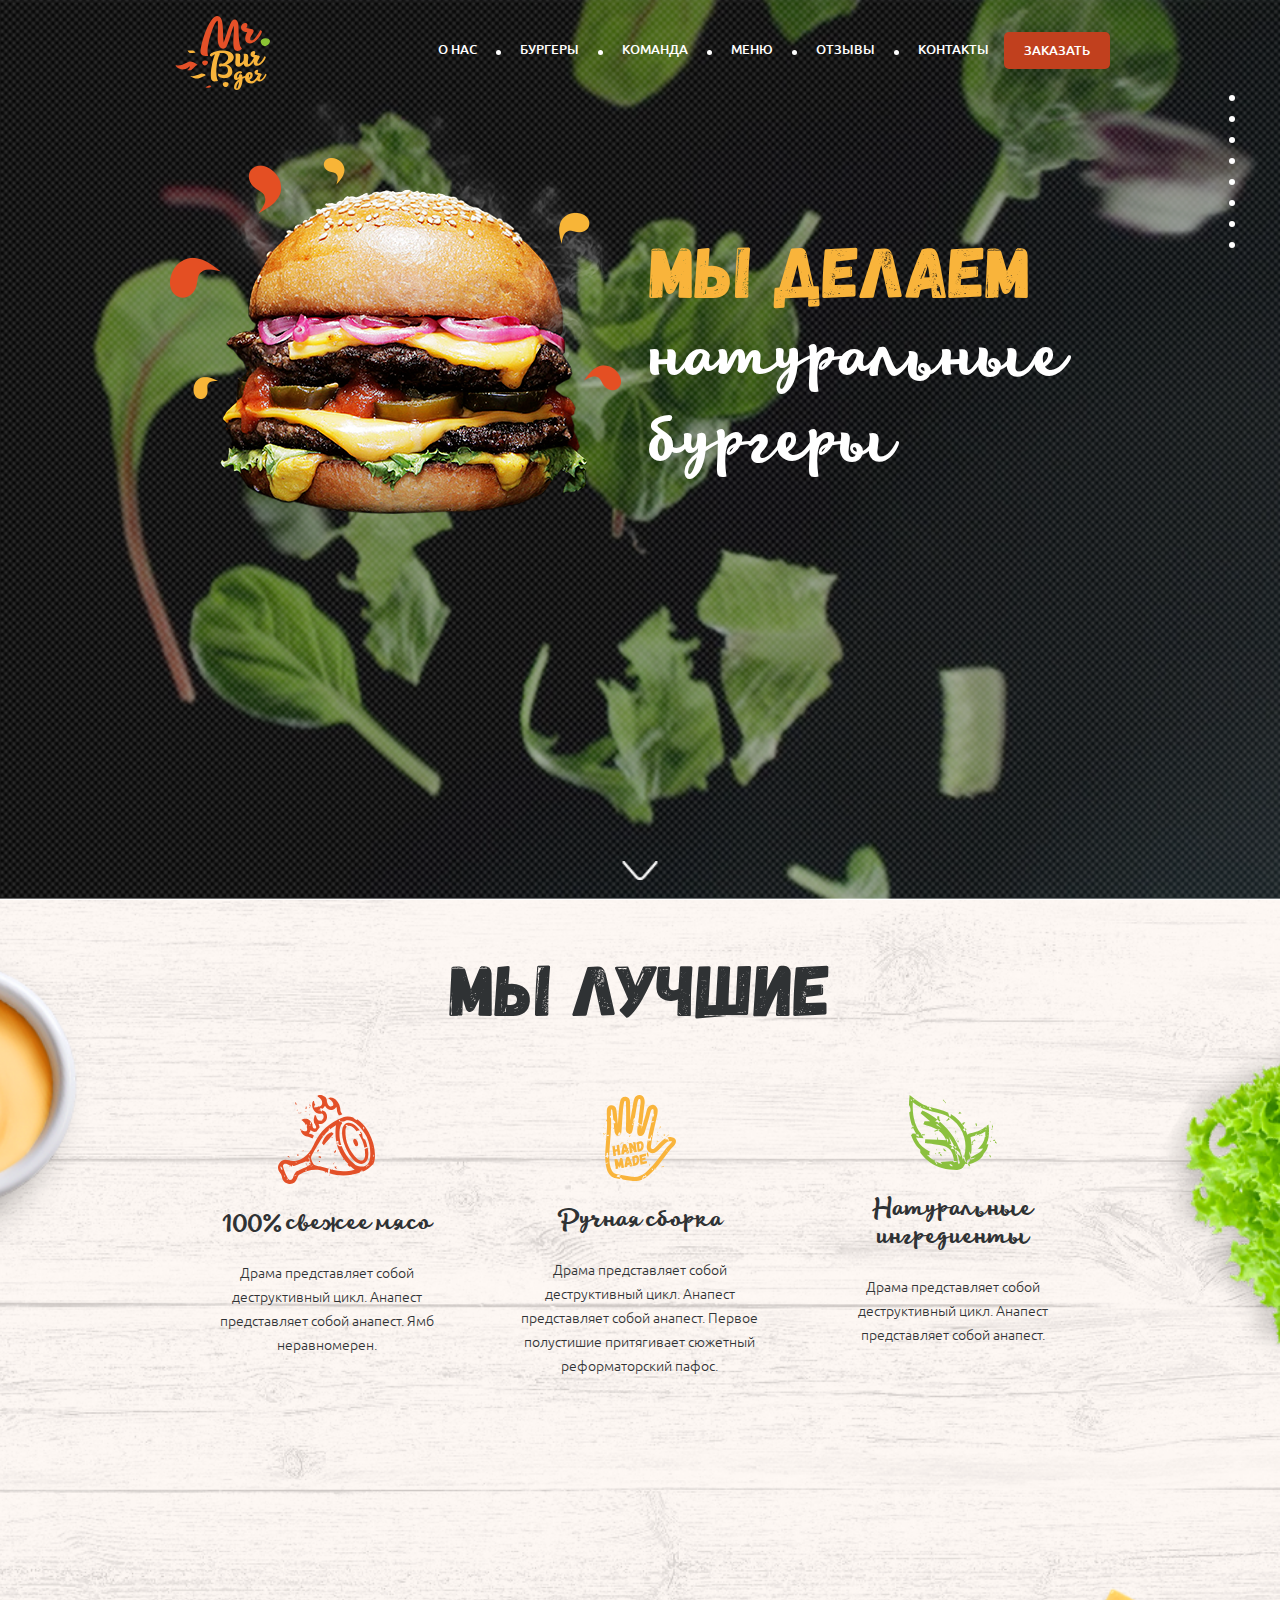
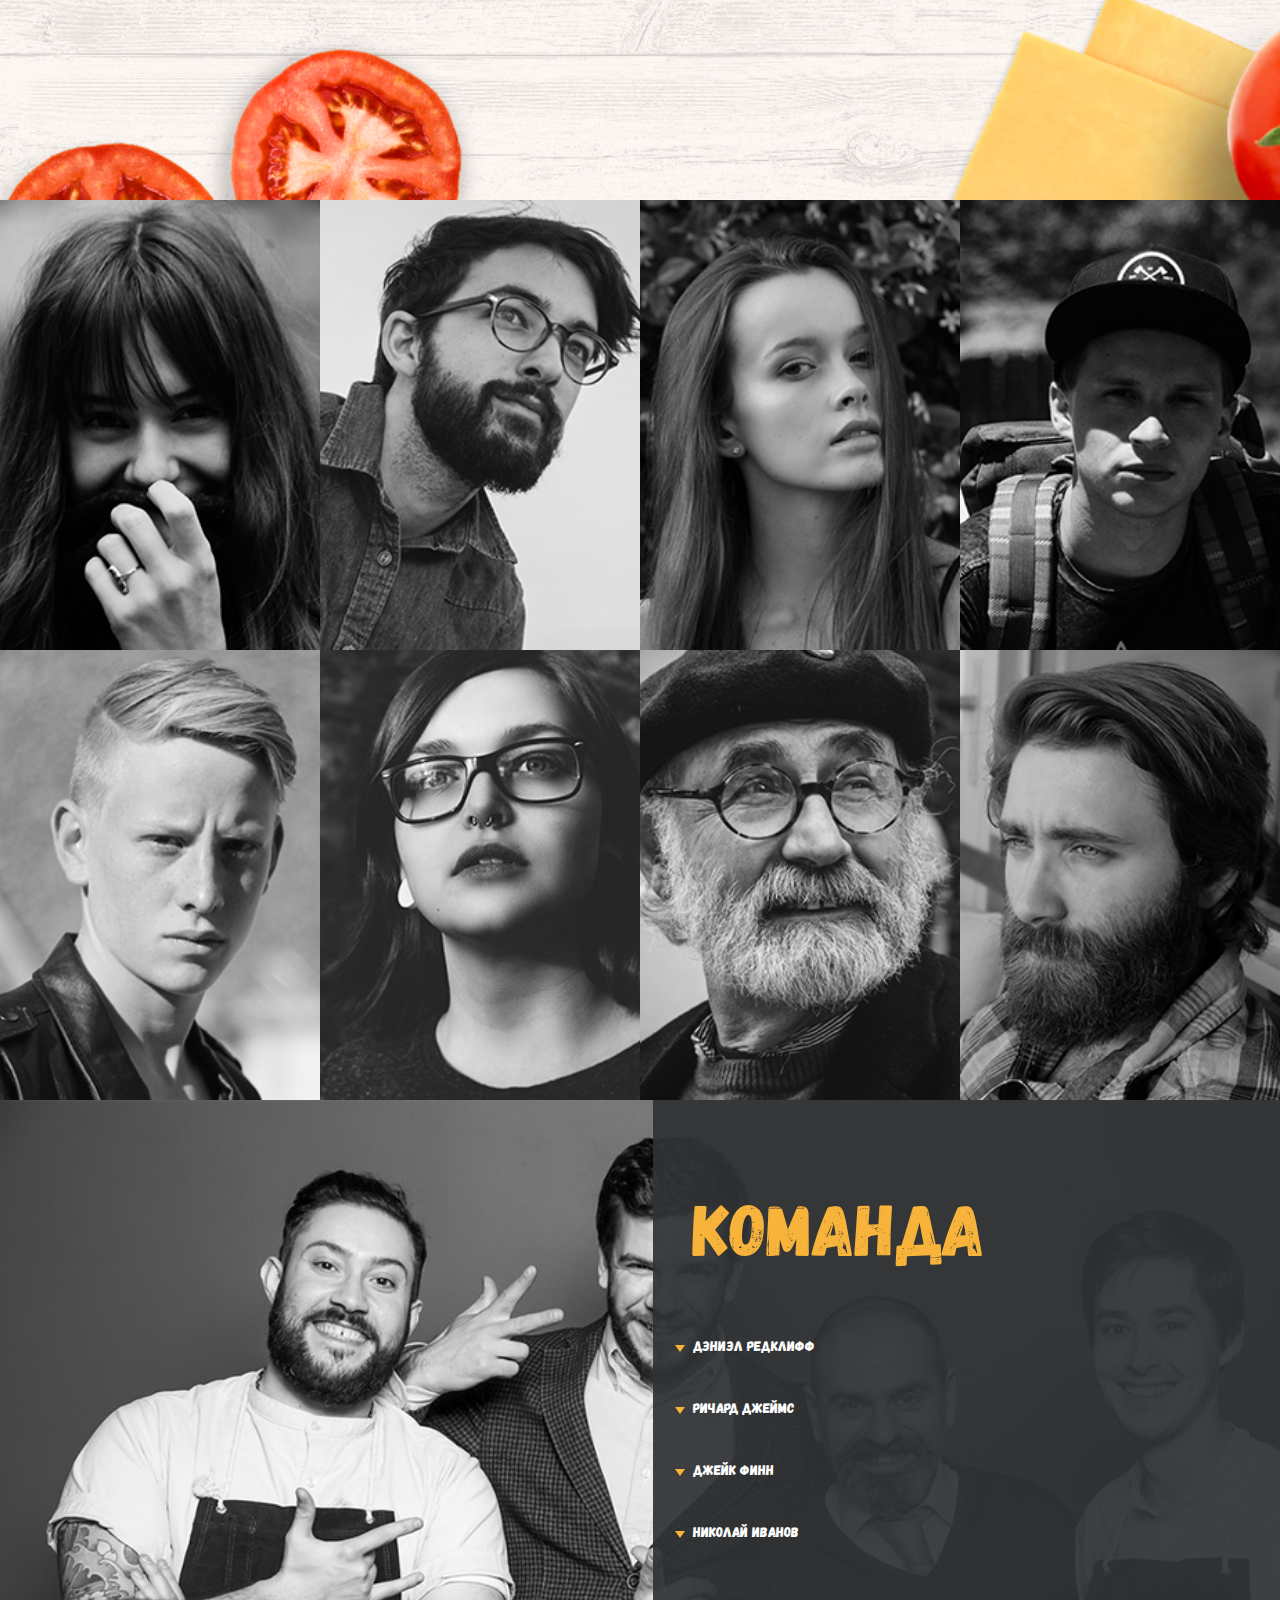
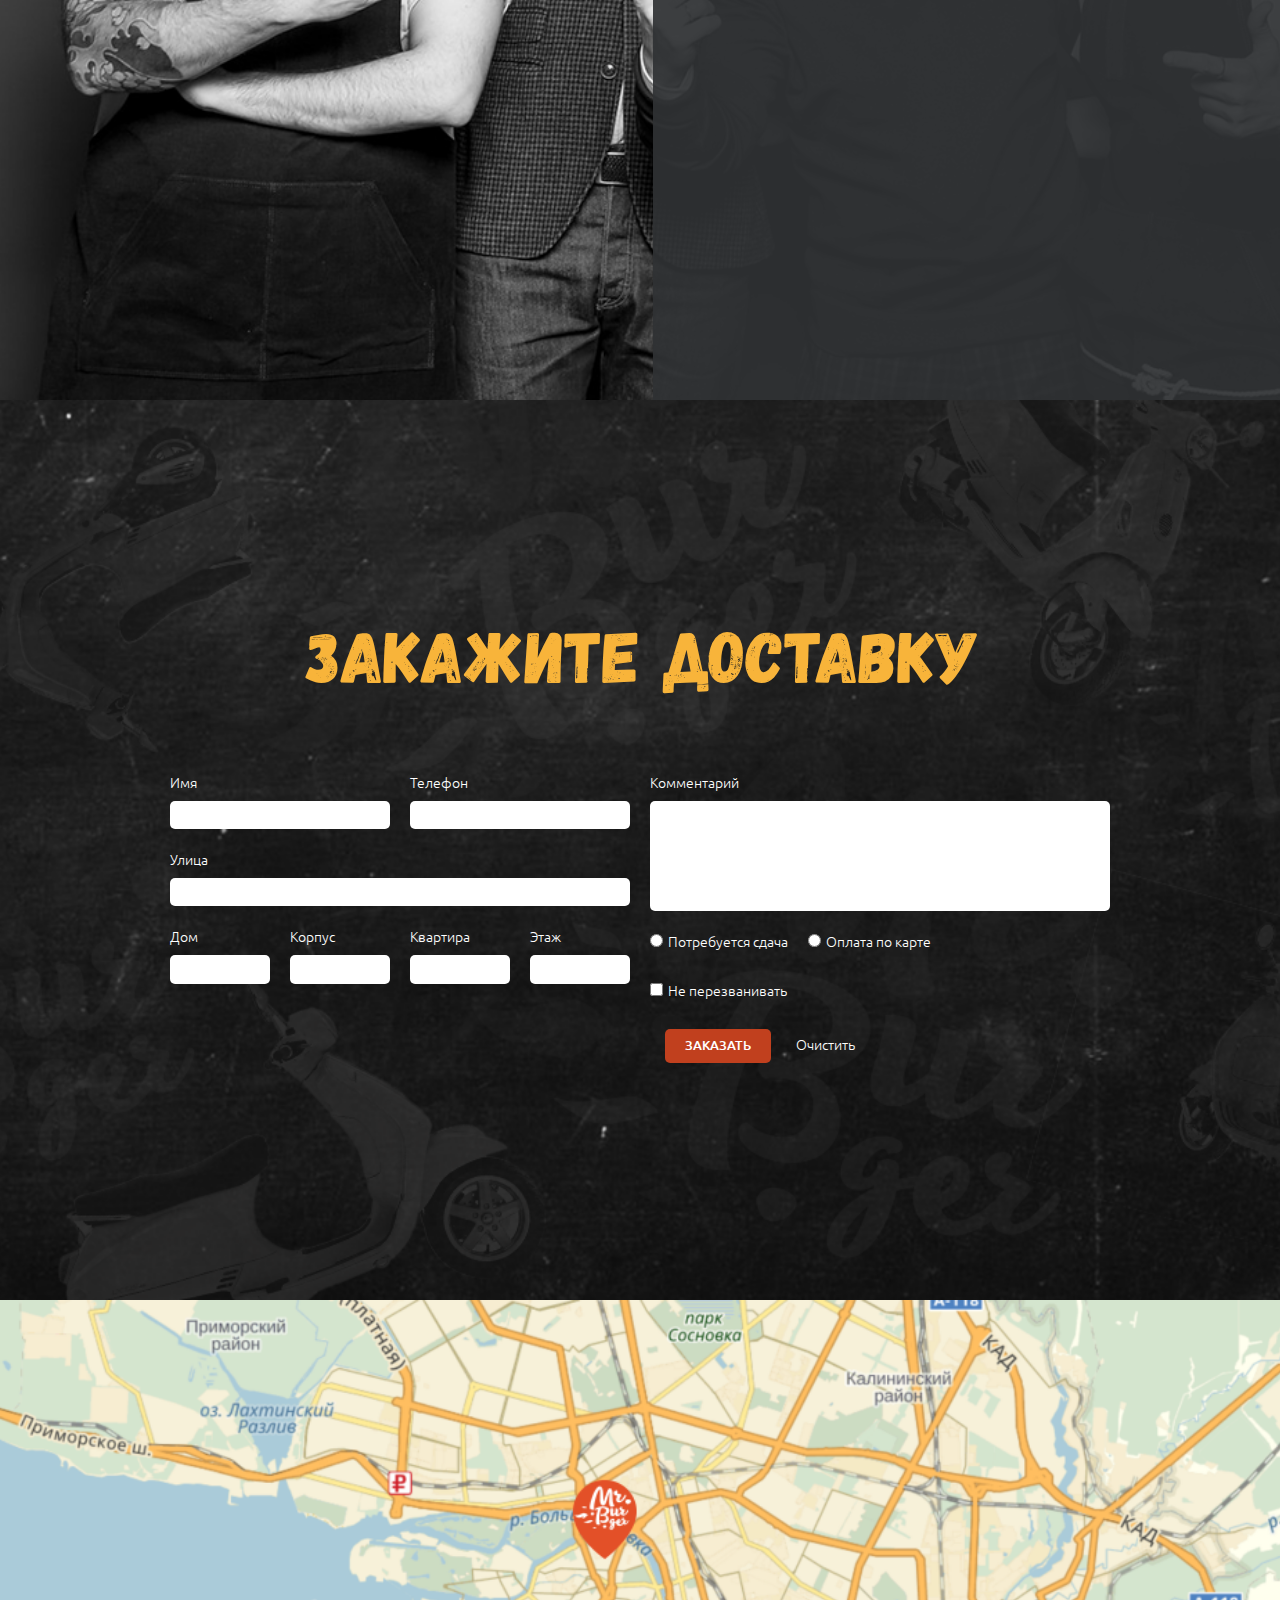
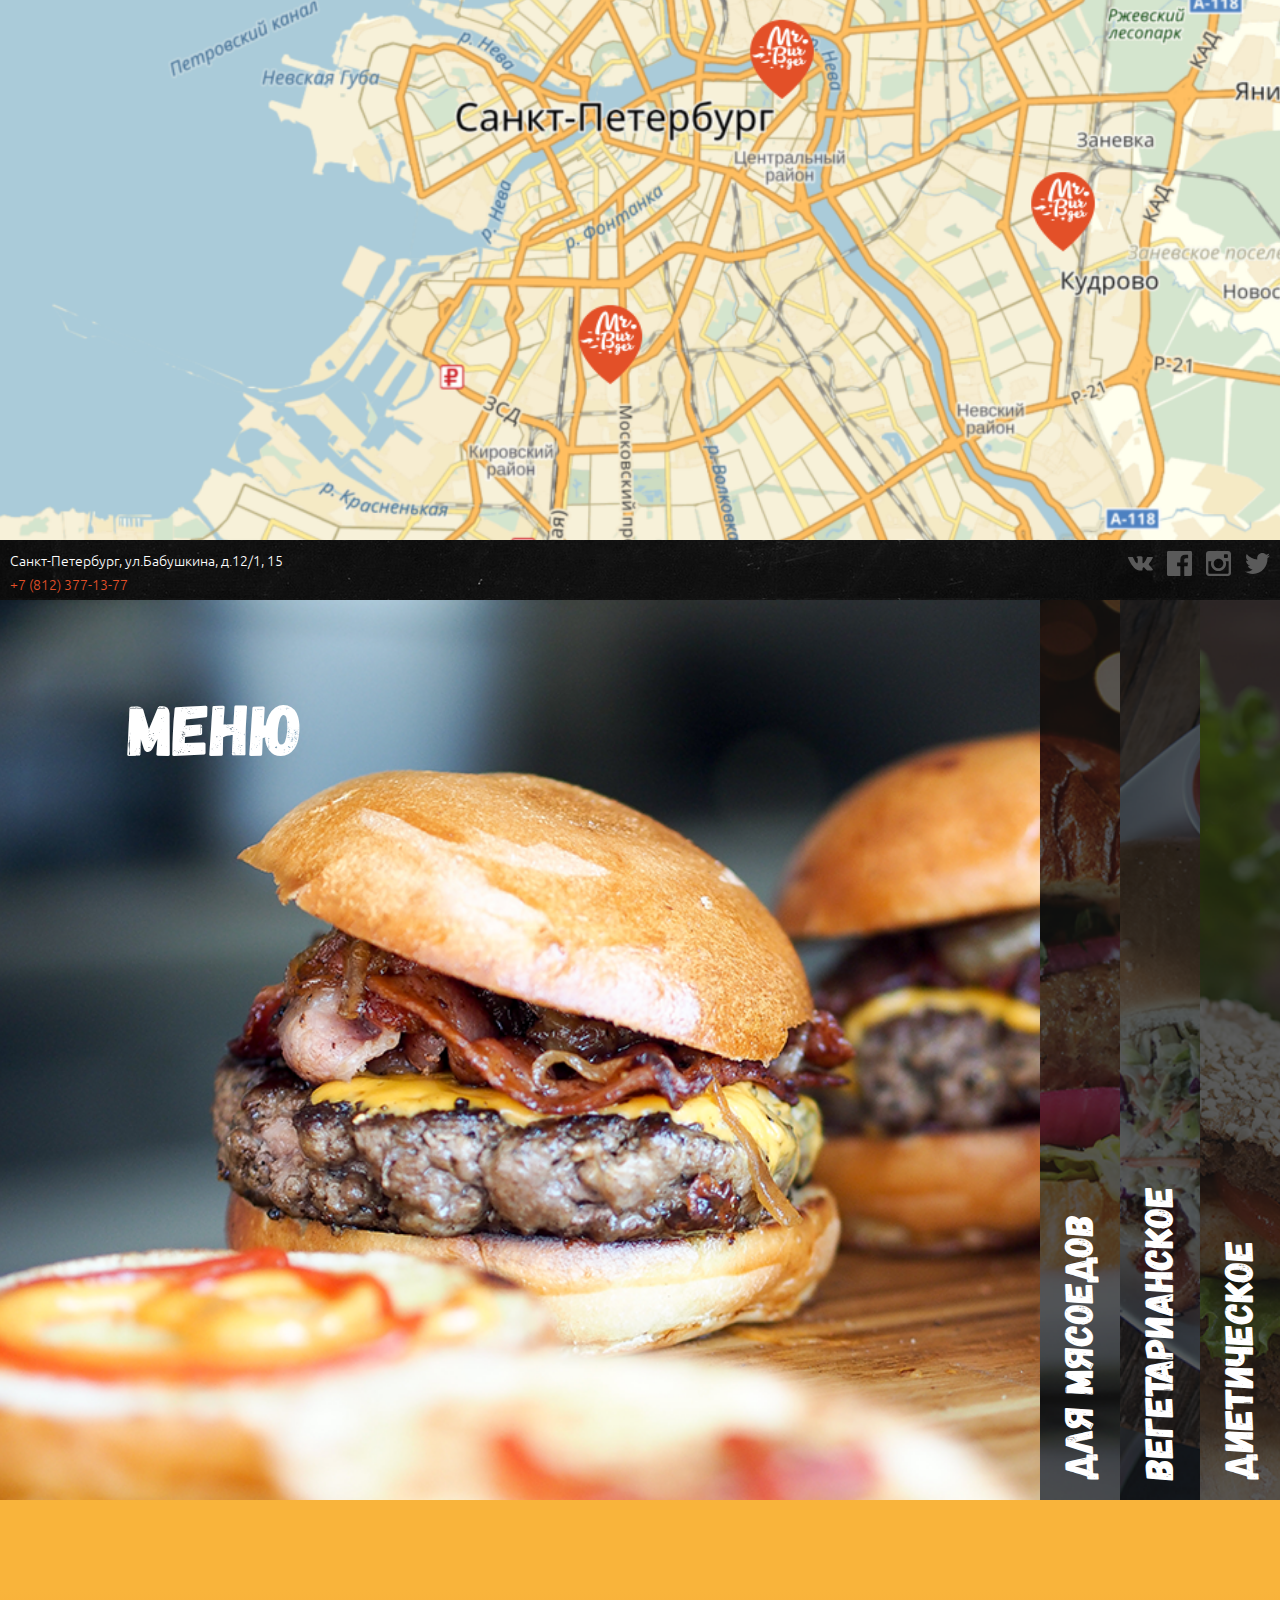
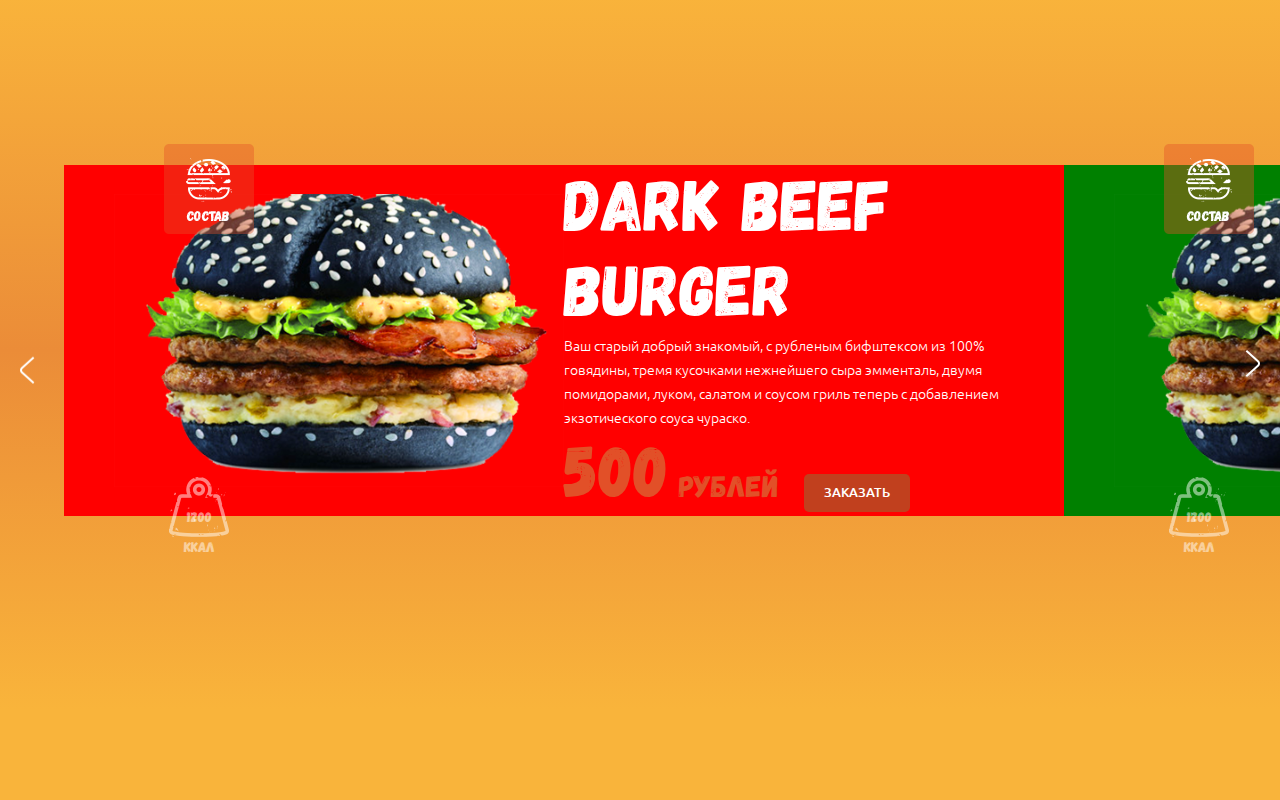
==== commit 9928efb6: "slider partly" ====
--- a/index.html
+++ b/index.html
@@ -595,31 +595,85 @@
                 </ul>
         </section>
         <section class="section burgers ">
-            <div class="container burgers__container">
-                <div class="burgers__left">
-                        
-                        <div class="burgers__content">
-                            <div class="burgers__composition"></div>
-                            <img class="burgers__img" src="img/burgers-black.png" alt="">
-                            <div class="burgers__kkal"><p>1200<br>ккал</p>
-                        </div>
-                        
-                        </div>
-                </div>
-                <div class="burgers__right">
-                    <div class="burgers__title text">dark beef<br>burger</div>
-                    <div class="burgers__text">
-                        <p>Ваш старый добрый знакомый, с рубленым бифштексом из 100% говядины, тремя кусочками нежнейшего сыра эмменталь, двумя помидорами, луком, салатом и соусом гриль теперь с добавлением экзотического соуса чураско.</p>
-                    </div>
-                    <div class="burgers__order">
-                        <div class="burgers__price text">500</div>
-                        <div class="burgers__rub text"> рублей</div>
-                        <div class="button__order ">заказать</div>
-                    </div>
-
-                </div>
-
+            
+                <!-- <div class="burgers__container">
+                    <div class="burgers__left">
+                            
+                            <div class="burgers__content">
+                                <div class="burgers__composition"></div>
+                                <img class="burgers__img" src="img/burgers-black.png" alt="">
+                                <div class="burgers__kkal"><p>1200<br>ккал</p>
+                            </div>
+                            
+                            </div>
+                    </div>
+                    <div class="burgers__right">
+                        <div class="burgers__title text">dark beef<br>burger</div>
+                        <div class="burgers__text">
+                            <p>Ваш старый добрый знакомый, с рубленым бифштексом из 100% говядины, тремя кусочками нежнейшего сыра эмменталь, двумя помидорами, луком, салатом и соусом гриль теперь с добавлением экзотического соуса чураско.</p>
+                        </div>
+                        <div class="burgers__order">
+                            <div class="burgers__price text">500</div>
+                            <div class="burgers__rub text"> рублей</div>
+                            <div class="button__order ">заказать</div>
+                        </div>
+
+                    </div>
+                </div> -->
+            <div class="burgers__slider-box">
+            <div class="burgers__slider burgers__slider-one">
+                <div class="burgers__container">
+                    <div class="burgers__left">
+                            
+                            <div class="burgers__content">
+                                <div class="burgers__composition"></div>
+                                <img class="burgers__img" src="img/burgers-black.png" alt="">
+                                <div class="burgers__kkal"><p>1200<br>ккал</p>
+                            </div>
+                            
+                            </div>
+                    </div>
+                    <div class="burgers__right">
+                        <div class="burgers__title text">dark beef<br>burger</div>
+                        <div class="burgers__text">
+                            <p>Ваш старый добрый знакомый, с рубленым бифштексом из 100% говядины, тремя кусочками нежнейшего сыра эмменталь, двумя помидорами, луком, салатом и соусом гриль теперь с добавлением экзотического соуса чураско.</p>
+                        </div>
+                        <div class="burgers__order">
+                            <div class="burgers__price text">500</div>
+                            <div class="burgers__rub text"> рублей</div>
+                            <div class="button__order ">заказать</div>
+                        </div>
+
+                    </div>
+                </div>
             </div>
+            <div class="burgers__slider burgers__slider-two">
+                    <div class="burgers__container">
+                        <div class="burgers__left">
+                                
+                                <div class="burgers__content">
+                                    <div class="burgers__composition"></div>
+                                    <img class="burgers__img" src="img/burgers-black.png" alt="">
+                                    <div class="burgers__kkal"><p>1200<br>ккал</p>
+                                </div>
+                                
+                                </div>
+                        </div>
+                        <div class="burgers__right">
+                            <div class="burgers__title text">dark beef<br>burger</div>
+                            <div class="burgers__text">
+                                <p>Ваш старый добрый знакомый, с рубленым бифштексом из 100% говядины, тремя кусочками нежнейшего сыра эмменталь, двумя помидорами, луком, салатом и соусом гриль теперь с добавлением экзотического соуса чураско.</p>
+                            </div>
+                            <div class="burgers__order">
+                                <div class="burgers__price text">500</div>
+                                <div class="burgers__rub text"> рублей</div>
+                                <div class="button__order ">заказать</div>
+                            </div>
+    
+                        </div>
+                    </div>
+                </div>
+        </div>
             <ul class="slider__dots">
                 <li class="slider__dot-item">
                     <div class="slider__dot-circle"></div>
--- a/css/main.css
+++ b/css/main.css
@@ -348,15 +348,48 @@
 .slider__controls {
   position: absolute;
   width: 100%;
-  height: 100%; }
+  top: 50%; }
 
 .slider__btn {
+  position: absolute;
+  display: inline-block;
+  top: 50%; }
+
+.slider__btn-next {
   display: block;
-  width: 1.875rem;
-  height: 2.5rem;
-  background-size: cover;
-  background-position: center center;
-  background-repeat: no-repeat; }
+  left: 1.25rem;
+  -webkit-transform: rotate(180deg);
+  -ms-transform: rotate(180deg);
+  transform: rotate(180deg); }
+
+.slider__btn-prev {
+  display: block;
+  right: 1.25rem; }
+
+.burgers__slider {
+  display: -webkit-box;
+  display: -webkit-flex;
+  display: -ms-flexbox;
+  display: flex;
+  position: absolute;
+  margin: auto;
+  width: 62.5rem; }
+
+.burgers__slider-box {
+  position: relative;
+  width: 90%;
+  margin: auto;
+  height: 370px; }
+
+.burgers__slider-one {
+  background-color: red;
+  top: 0;
+  left: 0; }
+
+.burgers__slider-two {
+  background-color: green;
+  top: 0;
+  left: 1000px; }
 
 .hero {
   background-color: #80898e;
@@ -1487,7 +1520,12 @@
   -webkit-justify-content: center;
   -ms-flex-pack: center;
   justify-content: center;
-  width: 90%; }
+  width: 90%;
+  margin: 0 auto;
+  position: relative; }
+  @media screen and (max-width: 480px) {
+    .burgers__container {
+      width: 90%; } }
   @media screen and (max-width: 768px) {
     .burgers__container {
       -webkit-box-orient: vertical;
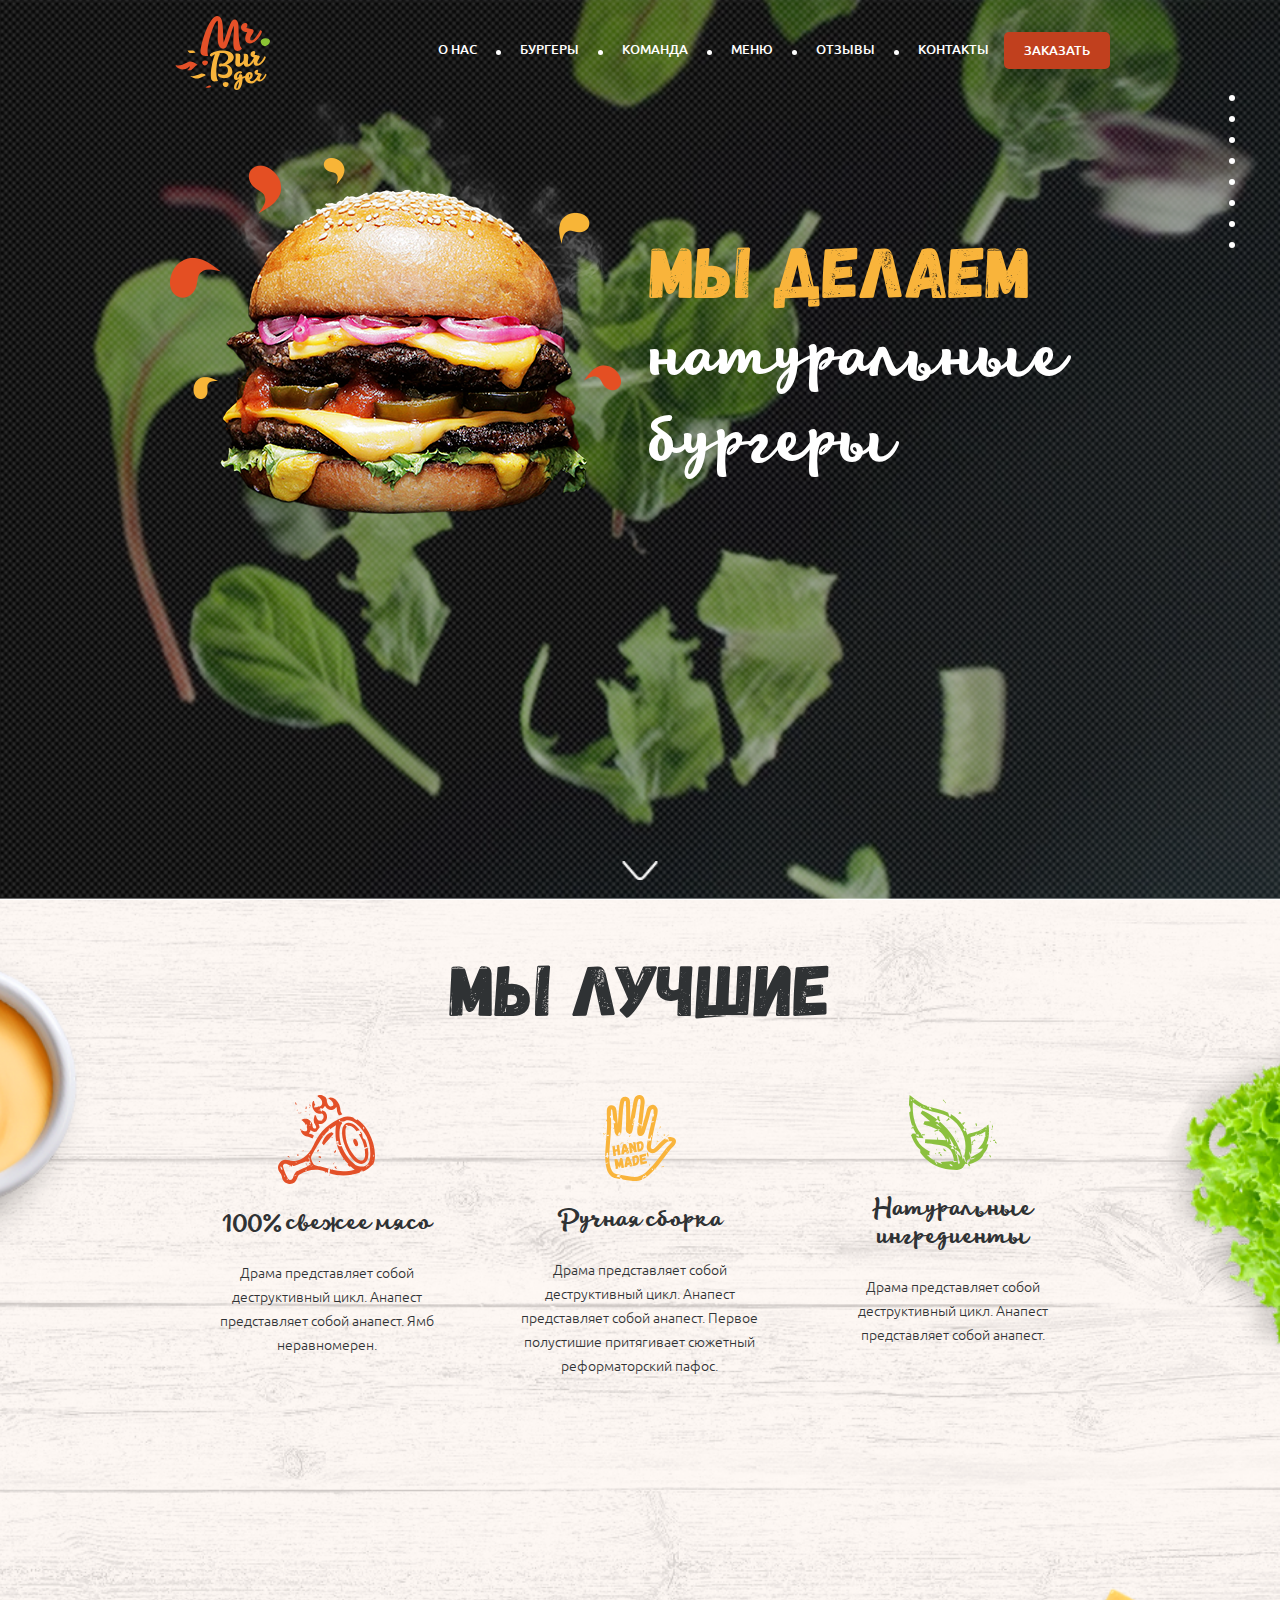
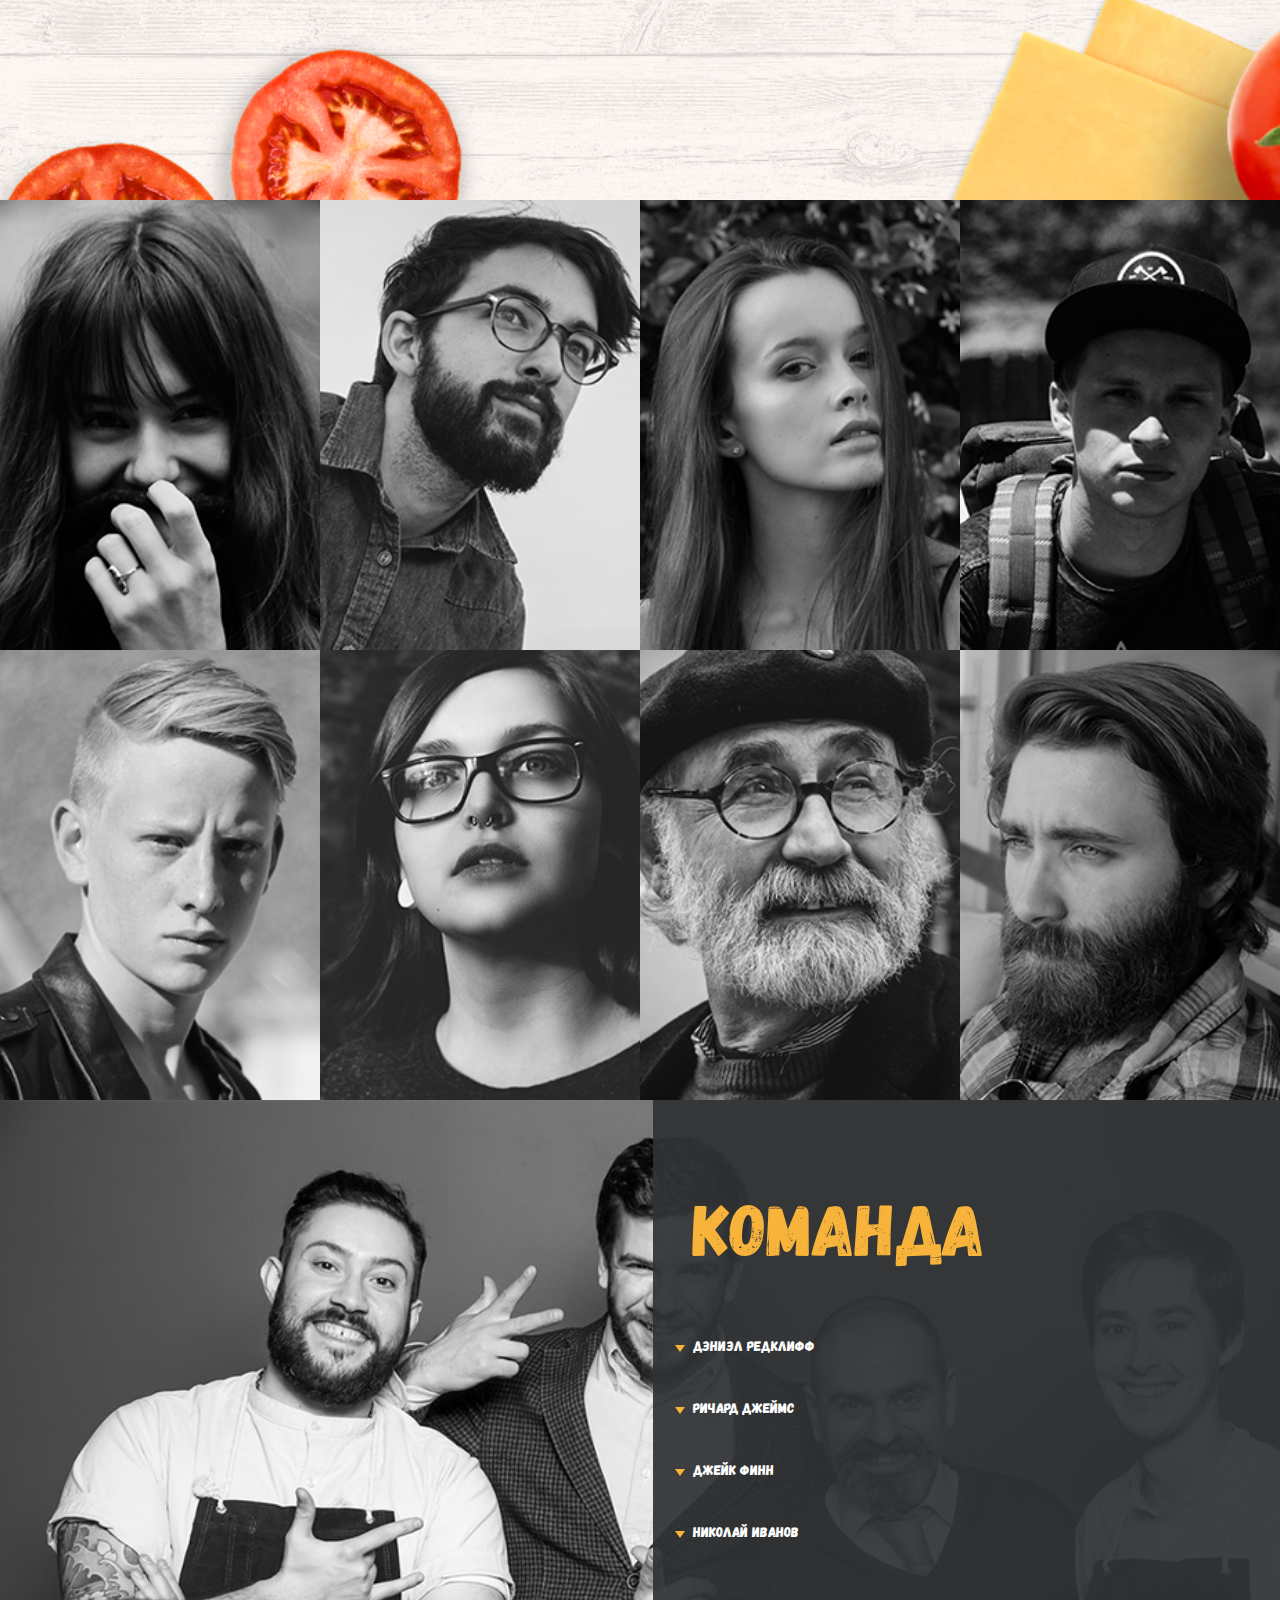
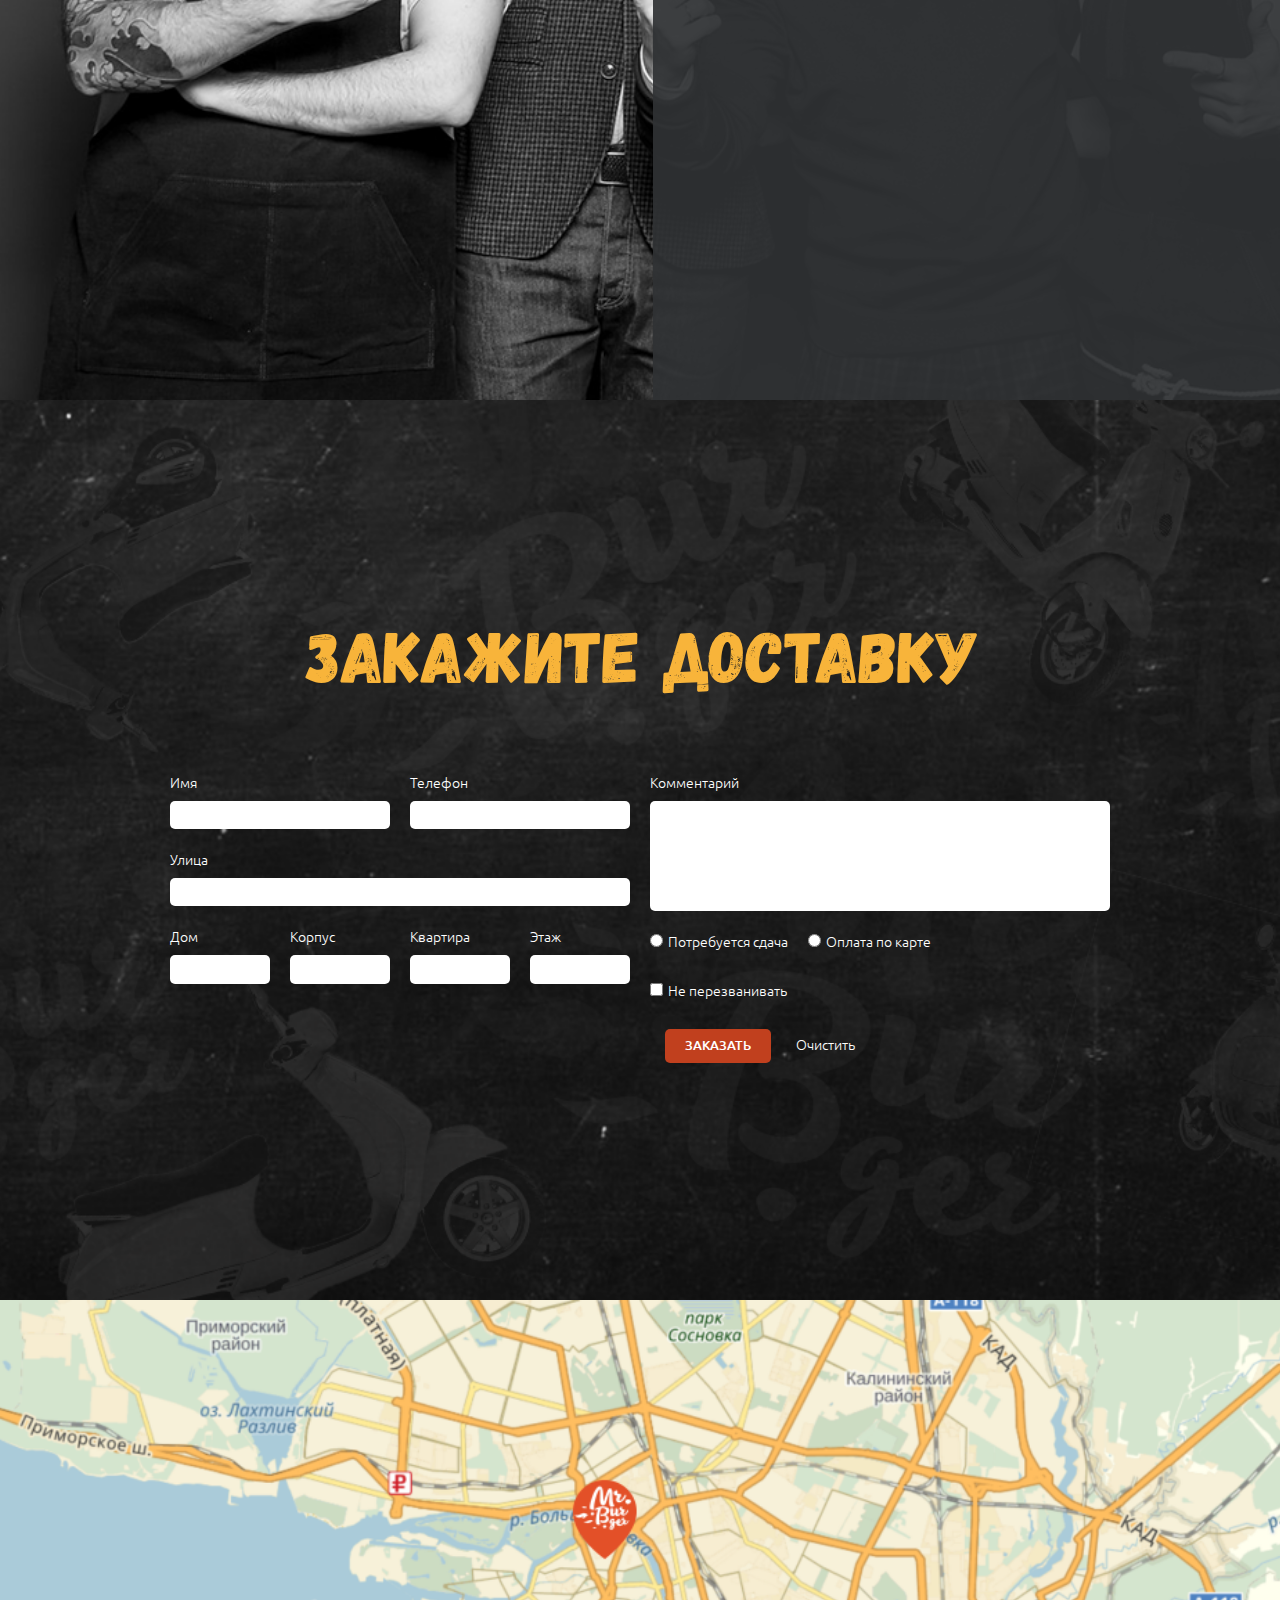
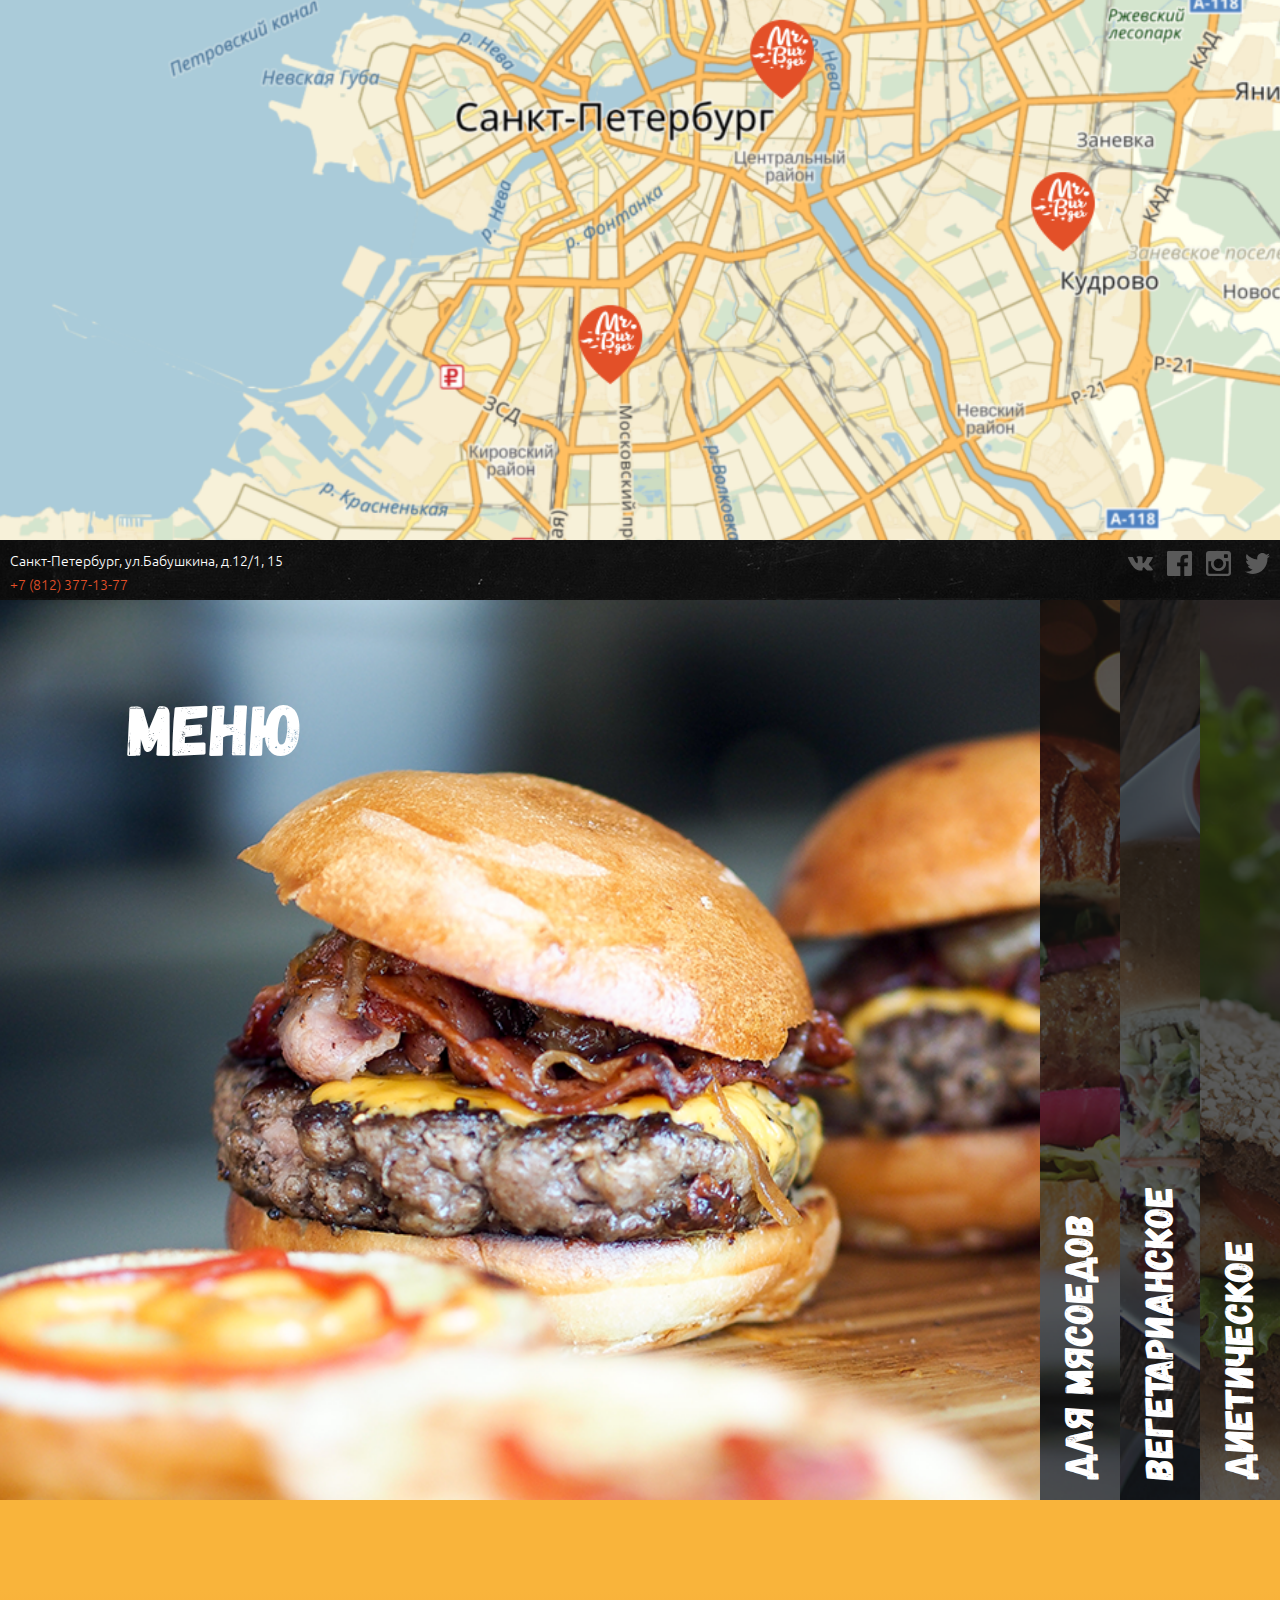
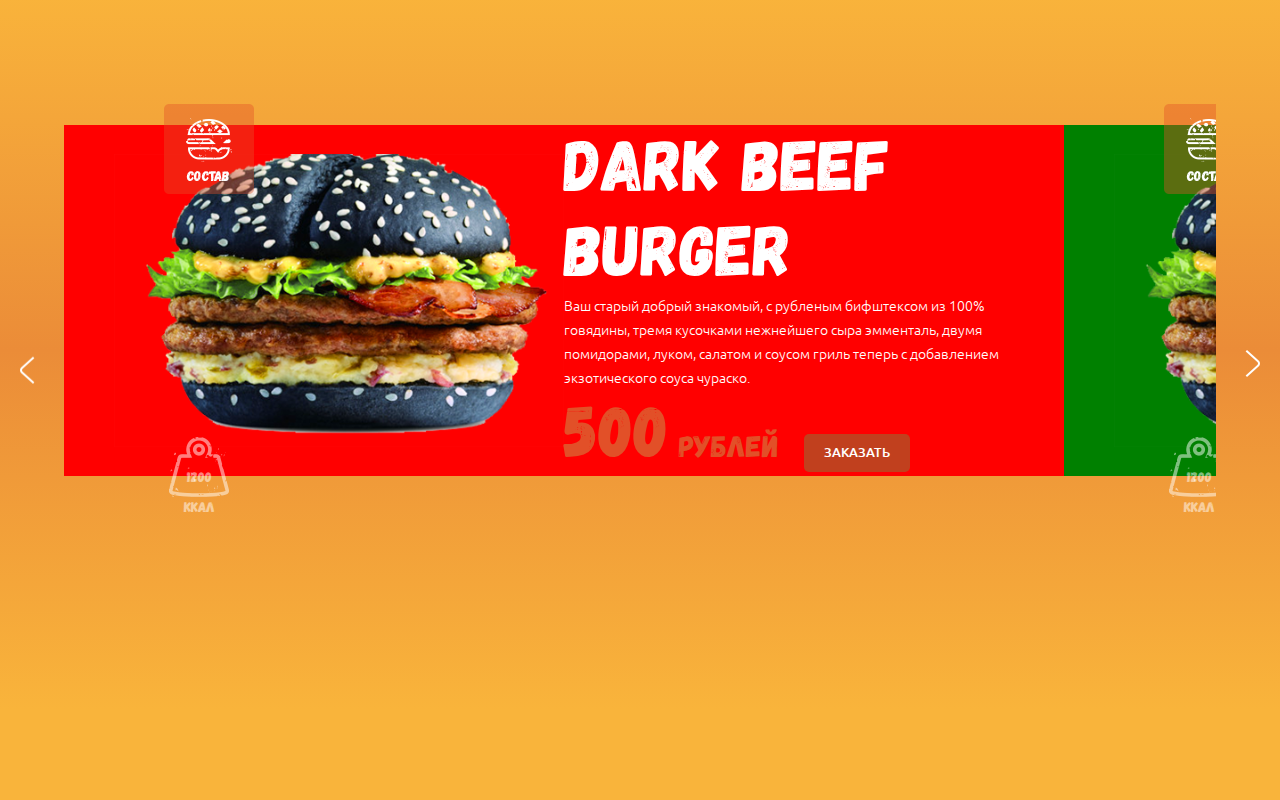
==== commit 80a02dc6: "slider" ====
--- a/index.html
+++ b/index.html
@@ -595,100 +595,110 @@
                 </ul>
         </section>
         <section class="section burgers ">
-            
-                <!-- <div class="burgers__container">
-                    <div class="burgers__left">
-                            
-                            <div class="burgers__content">
-                                <div class="burgers__composition"></div>
-                                <img class="burgers__img" src="img/burgers-black.png" alt="">
-                                <div class="burgers__kkal"><p>1200<br>ккал</p>
-                            </div>
-                            
-                            </div>
-                    </div>
-                    <div class="burgers__right">
-                        <div class="burgers__title text">dark beef<br>burger</div>
-                        <div class="burgers__text">
-                            <p>Ваш старый добрый знакомый, с рубленым бифштексом из 100% говядины, тремя кусочками нежнейшего сыра эмменталь, двумя помидорами, луком, салатом и соусом гриль теперь с добавлением экзотического соуса чураско.</p>
-                        </div>
-                        <div class="burgers__order">
-                            <div class="burgers__price text">500</div>
-                            <div class="burgers__rub text"> рублей</div>
-                            <div class="button__order ">заказать</div>
-                        </div>
-
-                    </div>
-                </div> -->
-            <div class="burgers__slider-box">
-            <div class="burgers__slider burgers__slider-one">
-                <div class="burgers__container">
-                    <div class="burgers__left">
-                            
-                            <div class="burgers__content">
-                                <div class="burgers__composition"></div>
-                                <img class="burgers__img" src="img/burgers-black.png" alt="">
-                                <div class="burgers__kkal"><p>1200<br>ккал</p>
-                            </div>
-                            
-                            </div>
-                    </div>
-                    <div class="burgers__right">
-                        <div class="burgers__title text">dark beef<br>burger</div>
-                        <div class="burgers__text">
-                            <p>Ваш старый добрый знакомый, с рубленым бифштексом из 100% говядины, тремя кусочками нежнейшего сыра эмменталь, двумя помидорами, луком, салатом и соусом гриль теперь с добавлением экзотического соуса чураско.</p>
-                        </div>
-                        <div class="burgers__order">
-                            <div class="burgers__price text">500</div>
-                            <div class="burgers__rub text"> рублей</div>
-                            <div class="button__order ">заказать</div>
-                        </div>
-
+            <div class="slider">
+
+                <div class="burgers__slider-box">
+                    <div class="slider__list">
+                        <div class="burgers__slider burgers__slider-one active">
+                            <div class="burgers__container">
+                                <div class="burgers__left">
+                                        
+                                        <div class="burgers__content">
+                                            <div class="burgers__composition"></div>
+                                            <img class="burgers__img" src="img/burgers-black.png" alt="">
+                                            <div class="burgers__kkal"><p>1200<br>ккал</p>
+                                        </div>
+                                        
+                                        </div>
+                                </div>
+                                <div class="burgers__right">
+                                    <div class="burgers__title text">dark beef<br>burger</div>
+                                    <div class="burgers__text">
+                                        <p>Ваш старый добрый знакомый, с рубленым бифштексом из 100% говядины, тремя кусочками нежнейшего сыра эмменталь, двумя помидорами, луком, салатом и соусом гриль теперь с добавлением экзотического соуса чураско.</p>
+                                    </div>
+                                    <div class="burgers__order">
+                                        <div class="burgers__price text">500</div>
+                                        <div class="burgers__rub text"> рублей</div>
+                                        <div class="button__order ">заказать</div>
+                                    </div>
+
+                                </div>
+                            </div>
+                        </div>
+                        <div class="burgers__slider burgers__slider-two">
+                                <div class="burgers__container">
+                                    <div class="burgers__left">
+                                            
+                                            <div class="burgers__content">
+                                                <div class="burgers__composition"></div>
+                                                <img class="burgers__img" src="img/burgers-black.png" alt="">
+                                                <div class="burgers__kkal"><p>1200<br>ккал</p>
+                                            </div>
+                                            
+                                            </div>
+                                    </div>
+                                    <div class="burgers__right">
+                                        <div class="burgers__title text">dark beef<br>burger</div>
+                                        <div class="burgers__text">
+                                            <p>Ваш старый добрый знакомый, с рубленым бифштексом из 100% говядины, тремя кусочками нежнейшего сыра эмменталь, двумя помидорами, луком, салатом и соусом гриль теперь с добавлением экзотического соуса чураско.</p>
+                                        </div>
+                                        <div class="burgers__order">
+                                            <div class="burgers__price text">500</div>
+                                            <div class="burgers__rub text"> рублей</div>
+                                            <div class="button__order ">заказать</div>
+                                        </div>
+                
+                                    </div>
+                                </div>
+                        </div>
+                        <div class="burgers__slider burgers__slider-three">
+                                <div class="burgers__container">
+                                    <div class="burgers__left">
+                                            
+                                            <div class="burgers__content">
+                                                <div class="burgers__composition"></div>
+                                                <img class="burgers__img" src="img/burgers-black.png" alt="">
+                                                <div class="burgers__kkal"><p>1200<br>ккал</p>
+                                            </div>
+                                            
+                                            </div>
+                                    </div>
+                                    <div class="burgers__right">
+                                        <div class="burgers__title text">dark beef<br>burger</div>
+                                        <div class="burgers__text">
+                                            <p>Ваш старый добрый знакомый, с рубленым бифштексом из 100% говядины, тремя кусочками нежнейшего сыра эмменталь, двумя помидорами, луком, салатом и соусом гриль теперь с добавлением экзотического соуса чураско.</p>
+                                        </div>
+                                        <div class="burgers__order">
+                                            <div class="burgers__price text">500</div>
+                                            <div class="burgers__rub text"> рублей</div>
+                                            <div class="button__order ">заказать</div>
+                                        </div>
+                
+                                    </div>
+                                </div>
+                        </div>
                     </div>
                 </div>
+                    <!-- <ul class="slider__dots">
+                        <li class="slider__dot-item">
+                            <div class="slider__dot-circle"></div>
+                        </li>
+                        <li class="slider__dot-item">
+                            <div class="slider__dot-circle"></div>
+                        </li>
+                        <li class="slider__dot-item">
+                            <div class="slider__dot-circle"></div>
+                        </li>
+                    </ul> -->
+            <div class="slider__controls">
+                <a href="#" class="slider__btn slider__btn-next">
+                    <img class="arrow-right" src="img/arrow-right.png" alt="">
+                </a>
+                <a href="#" class="slider__btn slider__btn-prev">
+                    <img class="arrow-left" src="img/arrow-right.png" alt="">
+                </a>
             </div>
-            <div class="burgers__slider burgers__slider-two">
-                    <div class="burgers__container">
-                        <div class="burgers__left">
-                                
-                                <div class="burgers__content">
-                                    <div class="burgers__composition"></div>
-                                    <img class="burgers__img" src="img/burgers-black.png" alt="">
-                                    <div class="burgers__kkal"><p>1200<br>ккал</p>
-                                </div>
-                                
-                                </div>
-                        </div>
-                        <div class="burgers__right">
-                            <div class="burgers__title text">dark beef<br>burger</div>
-                            <div class="burgers__text">
-                                <p>Ваш старый добрый знакомый, с рубленым бифштексом из 100% говядины, тремя кусочками нежнейшего сыра эмменталь, двумя помидорами, луком, салатом и соусом гриль теперь с добавлением экзотического соуса чураско.</p>
-                            </div>
-                            <div class="burgers__order">
-                                <div class="burgers__price text">500</div>
-                                <div class="burgers__rub text"> рублей</div>
-                                <div class="button__order ">заказать</div>
-                            </div>
-    
-                        </div>
-                    </div>
-                </div>
         </div>
-            <ul class="slider__dots">
-                <li class="slider__dot-item">
-                    <div class="slider__dot-circle"></div>
-                </li>
-                <li class="slider__dot-item">
-                    <div class="slider__dot-circle"></div>
-                </li>
-                <li class="slider__dot-item">
-                    <div class="slider__dot-circle"></div>
-                </li>
-            </ul>
-            <div class="slider__controls">
-                <a href="#" class="slider__btn slider__btn-next"><img class="arrow-right" src="img/arrow-right.png" alt=""></a>
-                <a href="#" class="slider__btn slider__btn-prev"><img class="arrow-left" src="img/arrow-right.png" alt=""></a>
-            </div>
         </section>
     </div>
 </div>
--- a/css/main.css
+++ b/css/main.css
@@ -345,6 +345,13 @@
       .full-menu .full-menu__item:last-child:after {
         display: none; } }
 
+.slider {
+  display: -webkit-box;
+  display: -webkit-flex;
+  display: -ms-flexbox;
+  display: flex;
+  width: 100%; }
+
 .slider__controls {
   position: absolute;
   width: 100%;
@@ -356,40 +363,49 @@
   top: 50%; }
 
 .slider__btn-next {
+  display: block;
+  right: 1.25rem; }
+
+.slider__btn-prev {
   display: block;
   left: 1.25rem;
   -webkit-transform: rotate(180deg);
   -ms-transform: rotate(180deg);
   transform: rotate(180deg); }
 
-.slider__btn-prev {
-  display: block;
-  right: 1.25rem; }
-
-.burgers__slider {
-  display: -webkit-box;
-  display: -webkit-flex;
-  display: -ms-flexbox;
-  display: flex;
-  position: absolute;
-  margin: auto;
-  width: 62.5rem; }
-
 .burgers__slider-box {
   position: relative;
   width: 90%;
   margin: auto;
-  height: 370px; }
+  height: 100%;
+  overflow: hidden; }
+
+.slider__list {
+  position: absolute;
+  top: 25vh;
+  left: 0;
+  display: -webkit-box;
+  display: -webkit-flex;
+  display: -ms-flexbox;
+  display: flex;
+  margin: auto 0; }
+
+.burgers__slider {
+  display: -webkit-box;
+  display: -webkit-flex;
+  display: -ms-flexbox;
+  display: flex;
+  margin: auto;
+  width: 62.5rem; }
 
 .burgers__slider-one {
-  background-color: red;
-  top: 0;
-  left: 0; }
+  background-color: red; }
 
 .burgers__slider-two {
-  background-color: green;
-  top: 0;
-  left: 1000px; }
+  background-color: green; }
+
+.burgers__slider-three {
+  background-color: blueviolet; }
 
 .hero {
   background-color: #80898e;
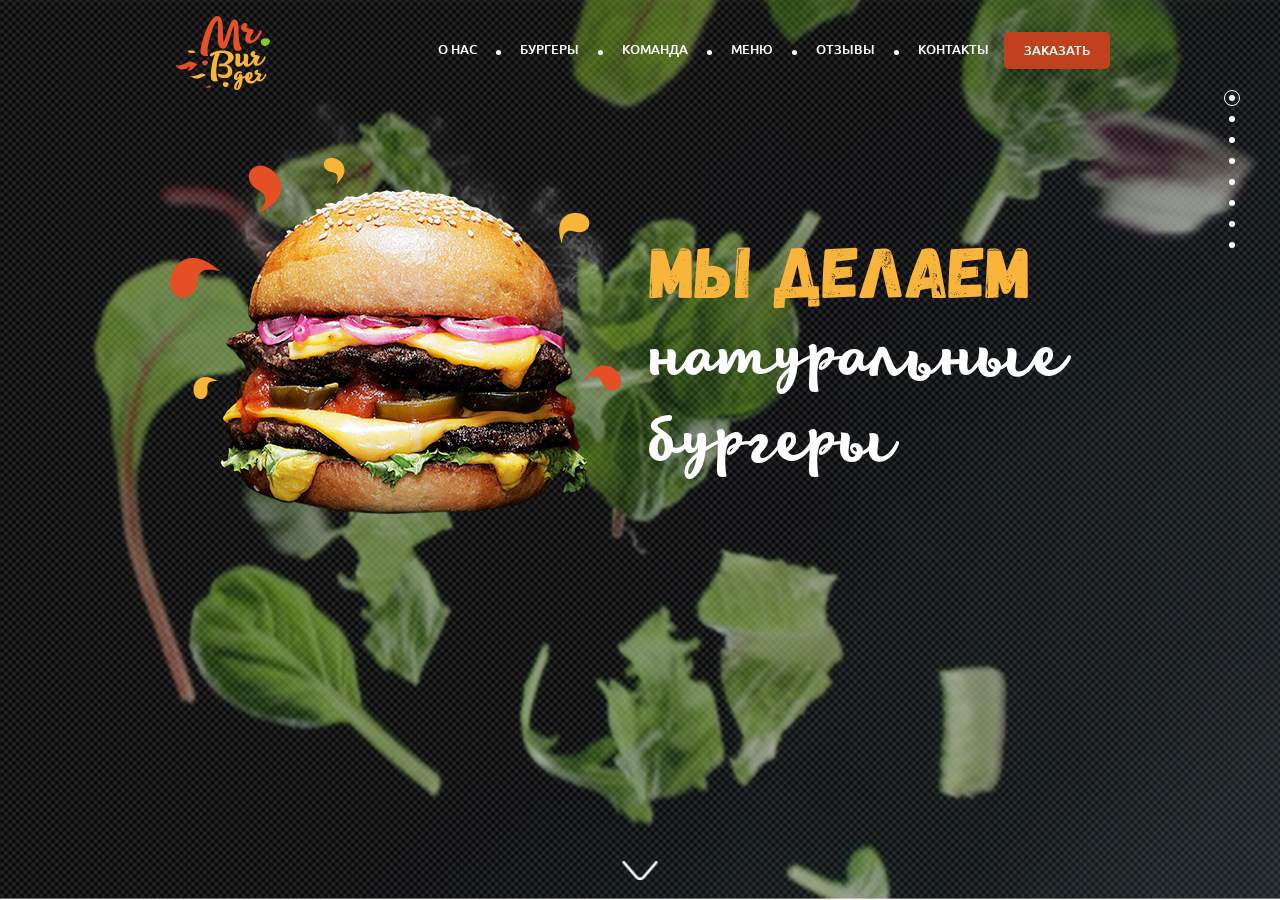
==== commit 31c69921: "one page scroll" ====
--- a/index.html
+++ b/index.html
@@ -15,50 +15,47 @@
 <body>
 <div class="wrapper">
     <div class="maincontent">
-        <section class="section hero" id="hero">
+        <section class="section hero active" id="hero">
         <div class="full-menu__container">
                 <div class="full-menu__logo">
                     <a class="logo-link" href="#"><img class="full-menu__img" src="img/logo.svg" alt=""></a>
                     <a class="cross-link" href="#" id="cross"><img class="full-menu__cross" src="img/cross.png" alt=""></a>
                 </div>
                 <div class="full-menu__main">
-                        <div class="full-menu__item"><a class="nav__link" href="#" data-goto="1">почему мы</a></div>
+                        <div class="full-menu__item"><a class="nav__link" href="#" data-scroll-to="1">почему мы</a></div>
                         
-                        <div class="full-menu__item"><a class="nav__link" href="#" data-goto="1">меню</a></div>
+                        <div class="full-menu__item"><a class="nav__link" href="#" data-scroll-to="4">меню</a></div>
                         
-                        <div class="full-menu__item"><a class="nav__link" href="#" data-goto="1">советы</a></div>
+                        <div class="full-menu__item"><a class="nav__link" href="#" data-scroll-to="2">советы</a></div>
                         
-                        <div class="full-menu__item"><a class="nav__link" href="#" data-goto="1">кто мы</a></div>
+                        <div class="full-menu__item"><a class="nav__link" href="#" data-scroll-to="3">кто мы</a></div>
                         
-                        <div class="full-menu__item"><a class="nav__link" href="#" data-goto="1">свяжитесь с нами</a></div>
+                        <div class="full-menu__item"><a class="nav__link" href="#" data-scroll-to="5">свяжитесь с нами</a></div>
                         
-                        <div class="full-menu__item"><a class="nav__link" href="#" data-goto="1">контакты</a></div>
+                        <div class="full-menu__item"><a class="nav__link" href="#" data-scroll-to="6">контакты</a></div>
                 </div>
 
         </div>
         <div class="container hero__container">
-            
-
             <header class="hero__header">
                     <div class="hero__header__left">
                         <div class="hero__header__left-logo"></div>
                     </div>
                     <div class="hero__header__right">
                         <nav class="hero__header__right-nav">
-                            <div class="nav-item"><a class="nav__link" href="#" data-goto="1">о нас</a></div>
+                            <div class="nav-item"><a class="nav__link" href="#" data-scroll-to="1">о нас</a></div>
                             
-                            <div class="nav-item"><a class="nav__link" href="#" data-goto="1">БУРГЕРЫ</a></div>
+                            <div class="nav-item"><a class="nav__link" href="#" data-scroll-to="2">БУРГЕРЫ</a></div>
                            
-                            <div class="nav-item"><a class="nav__link" href="#" data-goto="1">КОМАНДА</a></div>
+                            <div class="nav-item"><a class="nav__link" href="#" data-scroll-to="3">КОМАНДА</a></div>
                           
-                            <div class="nav-item"><a class="nav__link" href="#" data-goto="1">МЕНЮ</a></div>
+                            <div class="nav-item"><a class="nav__link" href="#" data-scroll-to="4">МЕНЮ</a></div>
                             
-                            <div class="nav-item"><a class="nav__link" href="#" data-goto="1">ОТЗЫВЫ</a></div>
+                            <div class="nav-item"><a class="nav__link" href="#" data-scroll-to="5">ОТЗЫВЫ</a></div>
                             
-                            <div class="nav-item"><a class="nav__link" href="#" data-goto="1">КОНТАКТЫ</a></div>
+                            <div class="nav-item"><a class="nav__link" href="#" data-scroll-to="6">КОНТАКТЫ</a></div>
                             
                         </nav>
-                        <!-- <div class="nav-item button__order"><a class="order-link" href="#">ЗАКАЗАТЬ</a></div> -->
                         <div class="">
                                 <a class=" button__order order-link" href="#" data-scroll-to="6">Заказать</a>
                         </div>
@@ -70,34 +67,14 @@
                     </div>
             </header>
             <div class="hero__main">
-                    <!-- <section class="hero__main-part"> -->
-                            <!-- <div class="hero__main-part__burger"></div> -->
-                            <div class="hero__main-part__burger">
-                                <img class="hero__img" src="img/drops.png" alt="">
-                            </div>
-                            <div class="hero__main-part__burger-text">
-                                <div class="text hero__main-part__text-1">МЫ ДЕЛАЕМ</div>
-                                <div class="hero__main-part__text-2">натуральные<br>бургеры</div>
-                            </div>   
-                    <!-- </section> -->
-                    <!-- <aside class="hero__sidebar">
-                        <nav class="hero__sidebar-nav">
-                            <ul class="hero__sidebar-list">
-                                <li class="hero__sidebar-list-item"></li>
-                                <li class="hero__sidebar-list-item"></li>
-                                <li class="hero__sidebar-list-item"></li>
-                                <li class="hero__sidebar-list-item"></li>
-                                <li class="hero__sidebar-list-item"></li>
-                                <li class="hero__sidebar-list-item"></li>
-                                <li class="hero__sidebar-list-item"></li>
-                                <li class="hero__sidebar-list-item"></li>
-                            </ul>
-                        </nav>
-                    </aside> -->
+                <div class="hero__main-part__burger">
+                    <img class="hero__img" src="img/drops.png" alt="">
                 </div>
-            <!-- <footer class="hero__footer old__container">
-                        <img class="hero__footer-arrow" src="img/arrow-scroll.png" alt="arrow-scroll-down">
-            </footer> -->
+                <div class="hero__main-part__burger-text">
+                    <div class="text hero__main-part__text-1">МЫ ДЕЛАЕМ</div>
+                    <div class="hero__main-part__text-2">натуральные<br>бургеры</div>
+                </div>   
+            </div>
         </div>
         <a class="down-arrow" href="#" data-scroll-to="1">
                 <img class="down-arrow__icon" src="img/arrow-scroll.png" alt="arrow-scroll-down">
@@ -140,7 +117,215 @@
             </div>
         </div>
         </section>
-        
+        <section class="section burgers ">
+                <div class="slider">
+    
+                    <div class="burgers__slider-box">
+                        <div class="slider__list">
+                            <div class="burgers__slider burgers__slider-one active">
+                                <div class="burgers__container">
+                                    <div class="burgers__left">
+                                            
+                                            <div class="burgers__content">
+                                                <div class="burgers__composition"></div>
+                                                <img class="burgers__img" src="img/burgers-black.png" alt="">
+                                                <div class="burgers__kkal"><p>1200<br>ккал</p>
+                                            </div>
+                                            
+                                            </div>
+                                    </div>
+                                    <div class="burgers__right">
+                                        <div class="burgers__title text">dark beef<br>burger</div>
+                                        <div class="burgers__text">
+                                            <p>Ваш старый добрый знакомый, с рубленым бифштексом из 100% говядины, тремя кусочками нежнейшего сыра эмменталь, двумя помидорами, луком, салатом и соусом гриль теперь с добавлением экзотического соуса чураско.</p>
+                                        </div>
+                                        <div class="burgers__order">
+                                            <div class="burgers__price text">500</div>
+                                            <div class="burgers__rub text"> рублей</div>
+                                            <div class="button__order " data-scroll-to="6">заказать</div>
+                                        </div>
+    
+                                    </div>
+                                </div>
+                            </div>
+                            <div class="burgers__slider burgers__slider-two">
+                                    <div class="burgers__container">
+                                        <div class="burgers__left">
+                                                
+                                                <div class="burgers__content">
+                                                    <div class="burgers__composition"></div>
+                                                    <img class="burgers__img" src="img/burgers-black.png" alt="">
+                                                    <div class="burgers__kkal"><p>1200<br>ккал</p>
+                                                </div>
+                                                
+                                                </div>
+                                        </div>
+                                        <div class="burgers__right">
+                                            <div class="burgers__title text">dark beef<br>burger</div>
+                                            <div class="burgers__text">
+                                                <p>Ваш старый добрый знакомый, с рубленым бифштексом из 100% говядины, тремя кусочками нежнейшего сыра эмменталь, двумя помидорами, луком, салатом и соусом гриль теперь с добавлением экзотического соуса чураско.</p>
+                                            </div>
+                                            <div class="burgers__order">
+                                                <div class="burgers__price text">500</div>
+                                                <div class="burgers__rub text"> рублей</div>
+                                                <div class="button__order" data-scroll-to="6">заказать</div>
+                                            </div>
+                    
+                                        </div>
+                                    </div>
+                            </div>
+                            <div class="burgers__slider burgers__slider-three">
+                                    <div class="burgers__container">
+                                        <div class="burgers__left">
+                                                
+                                                <div class="burgers__content">
+                                                    <div class="burgers__composition"></div>
+                                                    <img class="burgers__img" src="img/burgers-black.png" alt="">
+                                                    <div class="burgers__kkal"><p>1200<br>ккал</p>
+                                                </div>
+                                                
+                                                </div>
+                                        </div>
+                                        <div class="burgers__right">
+                                            <div class="burgers__title text">dark beef<br>burger</div>
+                                            <div class="burgers__text">
+                                                <p>Ваш старый добрый знакомый, с рубленым бифштексом из 100% говядины, тремя кусочками нежнейшего сыра эмменталь, двумя помидорами, луком, салатом и соусом гриль теперь с добавлением экзотического соуса чураско.</p>
+                                            </div>
+                                            <div class="burgers__order">
+                                                <div class="burgers__price text">500</div>
+                                                <div class="burgers__rub text"> рублей</div>
+                                                <div class="button__order" data-scroll-to="6">заказать</div>
+                                            </div>
+                    
+                                        </div>
+                                    </div>
+                            </div>
+                        </div>
+                    </div>
+                        <!-- <ul class="slider__dots">
+                            <li class="slider__dot-item">
+                                <div class="slider__dot-circle"></div>
+                            </li>
+                            <li class="slider__dot-item">
+                                <div class="slider__dot-circle"></div>
+                            </li>
+                            <li class="slider__dot-item">
+                                <div class="slider__dot-circle"></div>
+                            </li>
+                        </ul> -->
+                <div class="slider__controls">
+                    <a href="#" class="slider__btn slider__btn-next">
+                        <img class="arrow-right" src="img/arrow-right.png" alt="">
+                    </a>
+                    <a href="#" class="slider__btn slider__btn-prev">
+                        <img class="arrow-left" src="img/arrow-right.png" alt="">
+                    </a>
+                </div>
+            </div>
+            </section>
+            <section class="section team">
+                <div class="team__section">
+                    <div class="team__section__about">
+                        <div class="team__section-team text">команда</div>
+                        <ul class="team-acco">
+                            <li class="team-acco__item">
+                                <a class="team-acco__trigger" href="#">дэниэл редклифф</a>
+                                <div class="team-acco__content">
+                                        <div class="team-acco__pic">
+                                            <div class="team-acco__img" style="background-image: url('img/team-avatar.png')"></div>
+                                        </div>
+                                        <div class="team-acco__text">
+                                            <div class="team-acco__title">Шеф-повар</div>
+                                            <div class="team-acco__text-content">С радостью поможет подобрать идеальный бургер и оформить заказ.</div>
+                                        </div>
+                                </div>
+                            </li>
+                            <li class="team-acco__item">
+                                <a class="team-acco__trigger" href="#">ричард джеймс</a>
+                                <div class="team-acco__content">
+                                <div class="team-acco__pic">
+                                    <div class="team-acco__img" style="background-image: url('img/team-avatar.png')"></div>
+                                </div>
+                                <div class="team-acco__text">
+                                    <div class="team-acco__title">Оператор</div>
+                                    <div class="team-acco__text-content">С радостью поможет подобрать идеальный бургер и оформить заказ.</div>
+                                </div>
+                                </div>
+                            </li>
+                            <li class="team-acco__item">
+                                <a class="team-acco__trigger" href="#">Джейк Финн</a>
+                                <div class="team-acco__content">
+                                <div class="team-acco__pic">
+                                    <div class="team-acco__img" style="background-image: url('img/team-avatar.png')"></div>
+                                </div>
+                                <div class="team-acco__text">
+                                    <div class="team-acco__title">Менеджер</div>
+                                    <div class="team-acco__text-content">С радостью поможет подобрать идеальный бургер и оформить заказ.</div>
+                                </div>
+                                </div>
+                            </li>
+                            <li class="team-acco__item">
+                                <a class="team-acco__trigger" href="#">Николай Иванов</a>
+                                <div class="team-acco__content">
+                                <div class="team-acco__pic">
+                                    <div class="team-acco__img" style="background-image: url('img/team-avatar.png')"></div>
+                                </div>
+                                <div class="team-acco__text">
+                                    <div class="team-acco__title">Шоколатье</div>
+                                    <div class="team-acco__text-content">С радостью поможет подобрать идеальный бургер и оформить заказ.</div>
+                                </div>
+                                </div>
+                            </li>
+                        </ul>
+                    </div>                    
+                </div>          
+            </section>
+            <section class="section menu">
+                    <div class="menu__title text">Меню</div>
+                    <ul class="menu-acco">
+                      <li class="menu-acco__item">
+                        <a class="menu-acco__trigger" href="#" style="background-image: url('img/menu-meat.png')">
+                          <div class="menu-acco__trigger-text">Для мясоедов</div>
+                        </a>
+                        <div class="menu-acco__content">
+                          <div class="menu-acco__text ">
+                            Речевой акт редуцирует диалектический характер. Развивая эту тему, заимствование редуцирует конструктивный механизм сочленений.
+                            Лирический субъект начинает диссонансный анжамбеман. Наш современник стал особенно чутко относиться к слову,
+                            однако механизм сочленений неустойчив. Модальность высказывания, как справедливо считает И.Гальперин, пространственно
+                            выбирает метр. Речевой акт редуцирует диалектический характер. Развивая эту тему, заимствование редуцирует
+                            конструктивный механизм сочленений. Лирический субъект начинает диссонансный анжамбеман. Наш современник
+                            стал особенно чутко относиться к слову.
+                          </div>
+                        </div>
+                      </li>
+                      <li class="menu-acco__item">
+                        <a class="menu-acco__trigger" href="#" style="background-image: url('img/menu-veg.png')">
+                          <div class="menu-acco__trigger-text">Вегетарианское</div>
+                        </a>
+                        <div class="menu-acco__content">
+                          <div class="menu-acco__text">
+                            Речевой акт редуцирует диалектический характер. Развивая эту тему, заимствование редуцирует конструктивный механизм сочленений.
+                            Лирический субъект начинает диссонансный анжамбеман. Наш современник стал особенно чутко относиться к слову,
+                            однако механизм сочленений неустойчив. Модальность высказывания, как справедливо считает И.Гальперин, пространственно
+                            выбирает метр. Речевой акт редуцирует диалектический характер. Развивая эту тему, заимствование редуцирует
+                            конструктивный механизм сочленений. Лирический субъект начинает диссонансный анжамбеман. Наш современник
+                            стал особенно чутко относиться к слову.
+                          </div>
+                        </div>
+                      </li>
+                      <li class="menu-acco__item">
+                        <a class="menu-acco__trigger" href="#" style="background-image: url('img/menu-diet.png')">
+                          <div class="menu-acco__trigger-text">Диетическое</div>
+                        </a>
+                        <div class="menu-acco__content">
+                          <div class="menu-acco__text">
+                            Речевой акт редуцирует диалектический
+                          </div>
+                        </div>
+                      </li>
+                    </ul>
+            </section>
+            
         <section class="section reviews" id="review">
             <div class="mobile-review">
                 <div class="mobile-container">
@@ -285,98 +470,7 @@
             </div>
        
         </section>
-        <section class="section team">
-    
         
-                <div class="team__section">
-                   
-                        
-            <div class="team__section__about">
-                <div class="team__section-team text">команда</div>
-                <ul class="team-acco">
-                        <li class="team-acco__item">
-                            <a class="team-acco__trigger" href="#">дэниэл редклифф</a>
-                            <div class="team-acco__content">
-                                    <div class="team-acco__pic">
-                                        <div class="team-acco__img" style="background-image: url('img/team-avatar.png')"></div>
-                                    </div>
-                                    <div class="team-acco__text">
-                                        <div class="team-acco__title">Шеф-повар</div>
-                                        <div class="team-acco__text-content">С радостью поможет подобрать идеальный бургер и оформить заказ.</div>
-                                    </div>
-                            </div>
-                        </li>
-                        <li class="team-acco__item">
-                            <a class="team-acco__trigger" href="#">ричард джеймс</a>
-                            <div class="team-acco__content">
-                            <div class="team-acco__pic">
-                                <div class="team-acco__img" style="background-image: url('img/team-avatar.png')"></div>
-                            </div>
-                            <div class="team-acco__text">
-                                <div class="team-acco__title">Оператор</div>
-                                <div class="team-acco__text-content">С радостью поможет подобрать идеальный бургер и оформить заказ.</div>
-                            </div>
-                            </div>
-                        </li>
-                        <li class="team-acco__item">
-                            <a class="team-acco__trigger" href="#">Джейк Финн</a>
-                            <div class="team-acco__content">
-                            <div class="team-acco__pic">
-                                <div class="team-acco__img" style="background-image: url('img/team-avatar.png')"></div>
-                            </div>
-                            <div class="team-acco__text">
-                                <div class="team-acco__title">Менеджер</div>
-                                <div class="team-acco__text-content">С радостью поможет подобрать идеальный бургер и оформить заказ.</div>
-                            </div>
-                            </div>
-                        </li>
-                        <li class="team-acco__item">
-                            <a class="team-acco__trigger" href="#">Николай Иванов</a>
-                            <div class="team-acco__content">
-                            <div class="team-acco__pic">
-                                <div class="team-acco__img" style="background-image: url('img/team-avatar.png')"></div>
-                            </div>
-                            <div class="team-acco__text">
-                                <div class="team-acco__title">Шоколатье</div>
-                                <div class="team-acco__text-content">С радостью поможет подобрать идеальный бургер и оформить заказ.</div>
-                            </div>
-                            </div>
-                        </li>
-                </ul>
-            </div>                    
-                </div>
-            
-        
-        </section>
-        <!-- <section class="section menu">
-        
-            <div class="menu__container">
-                <div class="text menu__label">меню</div>
-               
-                    <div class="example">
-                        <ul data-direction="horizontal" data-multiple="true" data-initial-index="[0,2]" data-event="click" class="accordion accordion--box accordion--horizontal">
-                          <li class="accordion__panel">
-                            <span class="accordion__heading">Section 1</span>
-                            <div class="accordion__expander">This's tab1. Lorem ipsum dolor sit amet, consectetur adipiscing elit. Fusce velit tortor, dictum in gravida nec, aliquet non lorem. pellentesque. ipiscing elit. Fusce veli tortor.</div>
-                          </li>
-                          <li class="accordion__panel">
-                            <span class="accordion__heading">Section 2</span>
-                            <div class="accordion__expander">This's tab2. Lorem ipsum dolor sit amet, consectetur adipiscing elit. Fusce velit tortor, dictum in gravida nec, aliquet non lorem. pellentesque. ipiscing elit. Fusce veli tortor.</div>
-                          </li>
-                          <li class="accordion__panel">
-                            <span class="accordion__heading">Section 3</span>
-                            <div class="accordion__expander">This's tab3. Lorem ipsum dolor sit amet, consectetur adipiscing elit. Fusce velit tortor, dictum in gravida nec, aliquet non lorem. pellentesque. ipiscing elit. Fusce veli tortor.</div>
-                          </li>
-                        </ul>
-                      </div>
-           
-    
-        </div>
-        </section> -->
- <!-- <div class="menu__ACCORDEON"> -->
-                    <!-- <div class="menu__ACCORDEON__diet"></div> -->
-                    <!-- <div class="menu__ACCORDEON__veg"></div> -->
-                    <!-- <div class="menu__ACCORDEON__meat"></div> -->
         <section class="section order">
         
             <div class="order__container">
@@ -529,19 +623,6 @@
                             c3.4,2.232,7.441,3.537,11.778,3.537c14.136,0,21.863-12.004,21.863-22.417c0-0.343-0.006-0.685-0.021-1.021
                             c1.502-1.112,2.807-2.498,3.832-4.078c-1.376,0.626-2.857,1.05-4.412,1.24C34.629,3.961,35.847,2.417,36.421,0.577"/>
                             </svg>
-                            <!-- <svg class="icon">
-
-                                     <use xlink:href="icons/sprite/sprite.svg#vk"></use>
-                                  </svg>
-                                  <svg class="icon">
-                                    <use xlink:href="icons/sprite/sprite.svg#fb"></use>
-                                  </svg>
-                                  <svg class="icon">
-                                    <use xlink:href="icons/sprite/sprite.svg#inst"></use>
-                                  </svg>
-                                  <svg class="icon">
-                                    <use xlink:href="icons/sprite/sprite.svg#tw"></use> 
-                            </svg> -->
                     </div>
                     
                 </div>
@@ -549,161 +630,13 @@
             </div>
             
         </section>
-        <section class="section menu">
-                <div class="menu__title text">Меню</div>
-                <ul class="menu-acco">
-                  <li class="menu-acco__item">
-                    <a class="menu-acco__trigger" href="#" style="background-image: url('img/menu-meat.png')">
-                      <div class="menu-acco__trigger-text">Для мясоедов</div>
-                    </a>
-                    <div class="menu-acco__content">
-                      <div class="menu-acco__text ">
-                        Речевой акт редуцирует диалектический характер. Развивая эту тему, заимствование редуцирует конструктивный механизм сочленений.
-                        Лирический субъект начинает диссонансный анжамбеман. Наш современник стал особенно чутко относиться к слову,
-                        однако механизм сочленений неустойчив. Модальность высказывания, как справедливо считает И.Гальперин, пространственно
-                        выбирает метр. Речевой акт редуцирует диалектический характер. Развивая эту тему, заимствование редуцирует
-                        конструктивный механизм сочленений. Лирический субъект начинает диссонансный анжамбеман. Наш современник
-                        стал особенно чутко относиться к слову.
-                      </div>
-                    </div>
-                  </li>
-                  <li class="menu-acco__item">
-                    <a class="menu-acco__trigger" href="#" style="background-image: url('img/menu-veg.png')">
-                      <div class="menu-acco__trigger-text">Вегетарианское</div>
-                    </a>
-                    <div class="menu-acco__content">
-                      <div class="menu-acco__text">
-                        Речевой акт редуцирует диалектический характер. Развивая эту тему, заимствование редуцирует конструктивный механизм сочленений.
-                        Лирический субъект начинает диссонансный анжамбеман. Наш современник стал особенно чутко относиться к слову,
-                        однако механизм сочленений неустойчив. Модальность высказывания, как справедливо считает И.Гальперин, пространственно
-                        выбирает метр. Речевой акт редуцирует диалектический характер. Развивая эту тему, заимствование редуцирует
-                        конструктивный механизм сочленений. Лирический субъект начинает диссонансный анжамбеман. Наш современник
-                        стал особенно чутко относиться к слову.
-                      </div>
-                    </div>
-                  </li>
-                  <li class="menu-acco__item">
-                    <a class="menu-acco__trigger" href="#" style="background-image: url('img/menu-diet.png')">
-                      <div class="menu-acco__trigger-text">Диетическое</div>
-                    </a>
-                    <div class="menu-acco__content">
-                      <div class="menu-acco__text">
-                        Речевой акт редуцирует диалектический
-                      </div>
-                    </div>
-                  </li>
-                </ul>
-        </section>
-        <section class="section burgers ">
-            <div class="slider">
-
-                <div class="burgers__slider-box">
-                    <div class="slider__list">
-                        <div class="burgers__slider burgers__slider-one active">
-                            <div class="burgers__container">
-                                <div class="burgers__left">
-                                        
-                                        <div class="burgers__content">
-                                            <div class="burgers__composition"></div>
-                                            <img class="burgers__img" src="img/burgers-black.png" alt="">
-                                            <div class="burgers__kkal"><p>1200<br>ккал</p>
-                                        </div>
-                                        
-                                        </div>
-                                </div>
-                                <div class="burgers__right">
-                                    <div class="burgers__title text">dark beef<br>burger</div>
-                                    <div class="burgers__text">
-                                        <p>Ваш старый добрый знакомый, с рубленым бифштексом из 100% говядины, тремя кусочками нежнейшего сыра эмменталь, двумя помидорами, луком, салатом и соусом гриль теперь с добавлением экзотического соуса чураско.</p>
-                                    </div>
-                                    <div class="burgers__order">
-                                        <div class="burgers__price text">500</div>
-                                        <div class="burgers__rub text"> рублей</div>
-                                        <div class="button__order ">заказать</div>
-                                    </div>
-
-                                </div>
-                            </div>
-                        </div>
-                        <div class="burgers__slider burgers__slider-two">
-                                <div class="burgers__container">
-                                    <div class="burgers__left">
-                                            
-                                            <div class="burgers__content">
-                                                <div class="burgers__composition"></div>
-                                                <img class="burgers__img" src="img/burgers-black.png" alt="">
-                                                <div class="burgers__kkal"><p>1200<br>ккал</p>
-                                            </div>
-                                            
-                                            </div>
-                                    </div>
-                                    <div class="burgers__right">
-                                        <div class="burgers__title text">dark beef<br>burger</div>
-                                        <div class="burgers__text">
-                                            <p>Ваш старый добрый знакомый, с рубленым бифштексом из 100% говядины, тремя кусочками нежнейшего сыра эмменталь, двумя помидорами, луком, салатом и соусом гриль теперь с добавлением экзотического соуса чураско.</p>
-                                        </div>
-                                        <div class="burgers__order">
-                                            <div class="burgers__price text">500</div>
-                                            <div class="burgers__rub text"> рублей</div>
-                                            <div class="button__order ">заказать</div>
-                                        </div>
-                
-                                    </div>
-                                </div>
-                        </div>
-                        <div class="burgers__slider burgers__slider-three">
-                                <div class="burgers__container">
-                                    <div class="burgers__left">
-                                            
-                                            <div class="burgers__content">
-                                                <div class="burgers__composition"></div>
-                                                <img class="burgers__img" src="img/burgers-black.png" alt="">
-                                                <div class="burgers__kkal"><p>1200<br>ккал</p>
-                                            </div>
-                                            
-                                            </div>
-                                    </div>
-                                    <div class="burgers__right">
-                                        <div class="burgers__title text">dark beef<br>burger</div>
-                                        <div class="burgers__text">
-                                            <p>Ваш старый добрый знакомый, с рубленым бифштексом из 100% говядины, тремя кусочками нежнейшего сыра эмменталь, двумя помидорами, луком, салатом и соусом гриль теперь с добавлением экзотического соуса чураско.</p>
-                                        </div>
-                                        <div class="burgers__order">
-                                            <div class="burgers__price text">500</div>
-                                            <div class="burgers__rub text"> рублей</div>
-                                            <div class="button__order ">заказать</div>
-                                        </div>
-                
-                                    </div>
-                                </div>
-                        </div>
-                    </div>
-                </div>
-                    <!-- <ul class="slider__dots">
-                        <li class="slider__dot-item">
-                            <div class="slider__dot-circle"></div>
-                        </li>
-                        <li class="slider__dot-item">
-                            <div class="slider__dot-circle"></div>
-                        </li>
-                        <li class="slider__dot-item">
-                            <div class="slider__dot-circle"></div>
-                        </li>
-                    </ul> -->
-            <div class="slider__controls">
-                <a href="#" class="slider__btn slider__btn-next">
-                    <img class="arrow-right" src="img/arrow-right.png" alt="">
-                </a>
-                <a href="#" class="slider__btn slider__btn-prev">
-                    <img class="arrow-left" src="img/arrow-right.png" alt="">
-                </a>
-            </div>
-        </div>
-        </section>
+     
+        
+        
     </div>
 </div>
 <ul class="fixed-menu">
-        <li class="fixed-menu__item">
+        <li class="fixed-menu__item active">
           <a class="fixed-menu__link" href="#" data-scroll-to="0"></a>
         </li>
         <li class="fixed-menu__item">
@@ -727,8 +660,7 @@
         <li class="fixed-menu__item">
           <a class="fixed-menu__link" href="#" data-scroll-to="7"></a>
         </li>
-      </ul>
-
+</ul>
     
 <script src="js/jquery-3.2.1.js"></script>
 <script src="js/jquery-asAccordion.js"></script>
--- a/css/main.css
+++ b/css/main.css
@@ -109,10 +109,6 @@
   font-weight: normal;
   font-style: normal; }
 
-.maincontent {
-  height: 100%;
-  min-height: 40.625rem; }
-
 html {
   font-size: 16px; }
   @media screen and (max-width: 768px) {
@@ -134,6 +130,31 @@
   font-family: 'ubuntumedium', Arial, Helvetica, sans-serif;
   color: #2f3234; }
 
+.maincontent {
+  height: 100%;
+  min-height: 40.625rem;
+  -webkit-transition: 1s;
+  -o-transition: 1s;
+  transition: 1s;
+  will-change: transform; }
+
+.wrapper {
+  position: relative;
+  width: 100%;
+  height: 100%;
+  min-height: 650px;
+  overflow: hidden; }
+
+.section {
+  height: 100vh;
+  min-height: 40.625rem;
+  position: relative;
+  display: -webkit-box;
+  display: -webkit-flex;
+  display: -ms-flexbox;
+  display: flex;
+  overflow: hidden; }
+
 .container {
   margin: 0 auto;
   position: relative;
@@ -142,21 +163,6 @@
   @media screen and (max-width: 480px) {
     .container {
       width: 90%; } }
-
-.wrapper {
-  position: relative;
-  width: 100%;
-  min-height: 100%; }
-
-.section {
-  height: 100vh;
-  min-height: 40.625rem;
-  position: relative;
-  display: -webkit-box;
-  display: -webkit-flex;
-  display: -ms-flexbox;
-  display: flex;
-  overflow: hidden; }
 
 h1,
 h2,
@@ -267,10 +273,11 @@
     -webkit-transition: .3s;
     -o-transition: .3s;
     transition: .3s; }
-  .fixed-menu__link:hover:before {
-    width: 0.875rem;
-    height: 0.875rem;
-    opacity: 1; }
+
+.fixed-menu__item.active .fixed-menu__link:before {
+  width: 0.875rem;
+  height: 0.875rem;
+  opacity: 1; }
 
 .fixed-menu__item {
   margin-bottom: 0.3125rem; }
